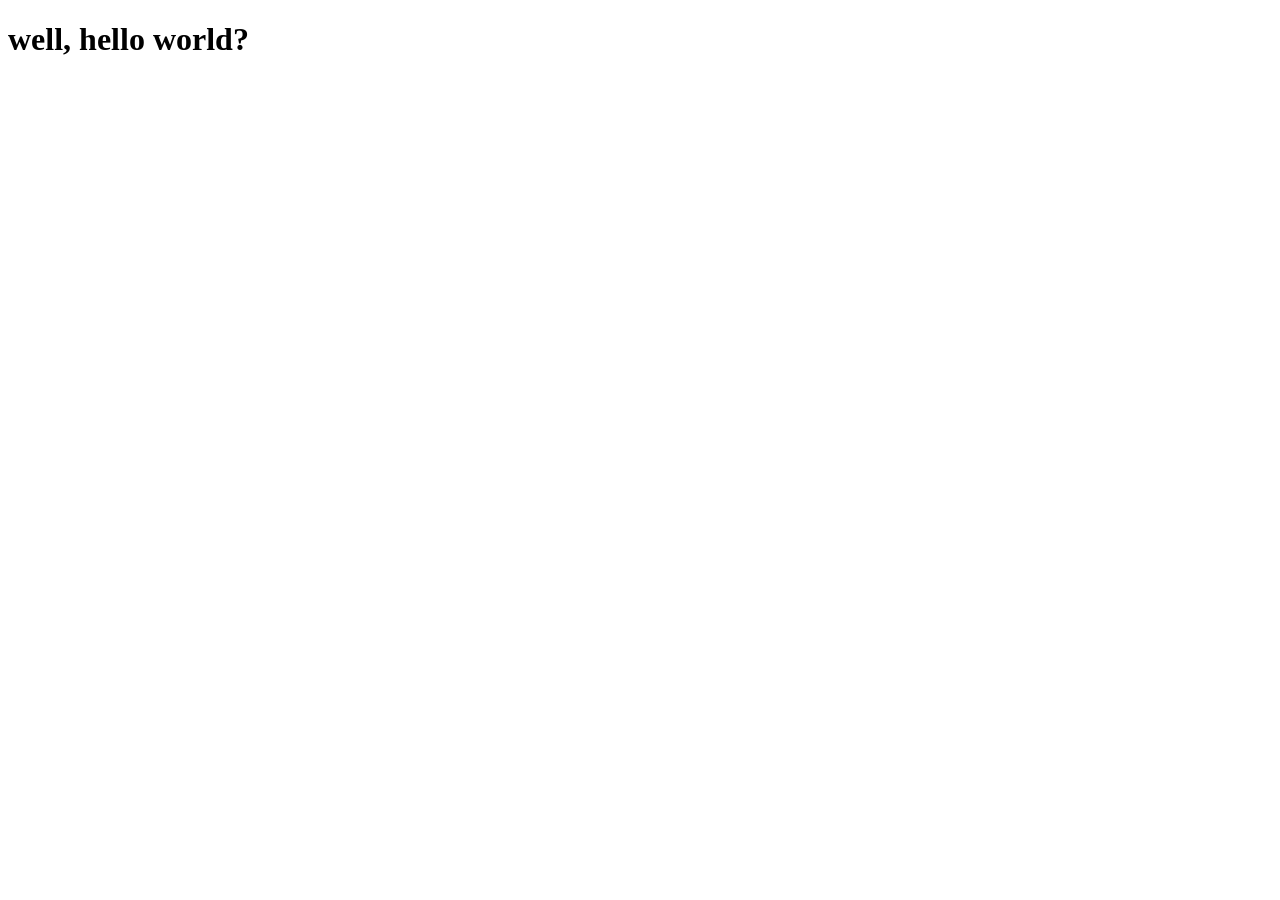
==== public/index.html @ 0392946c "initial commit" ====
<!DOCTYPE html>
<html lang="en">
<head>
    <meta charset="UTF-8">
    <meta name="viewport" content="width=device-width, initial-scale=1.0">
    <title>Document</title>
</head>
<body>
    <h1>
        well, hello world?
    </h1>
</body>
</html>
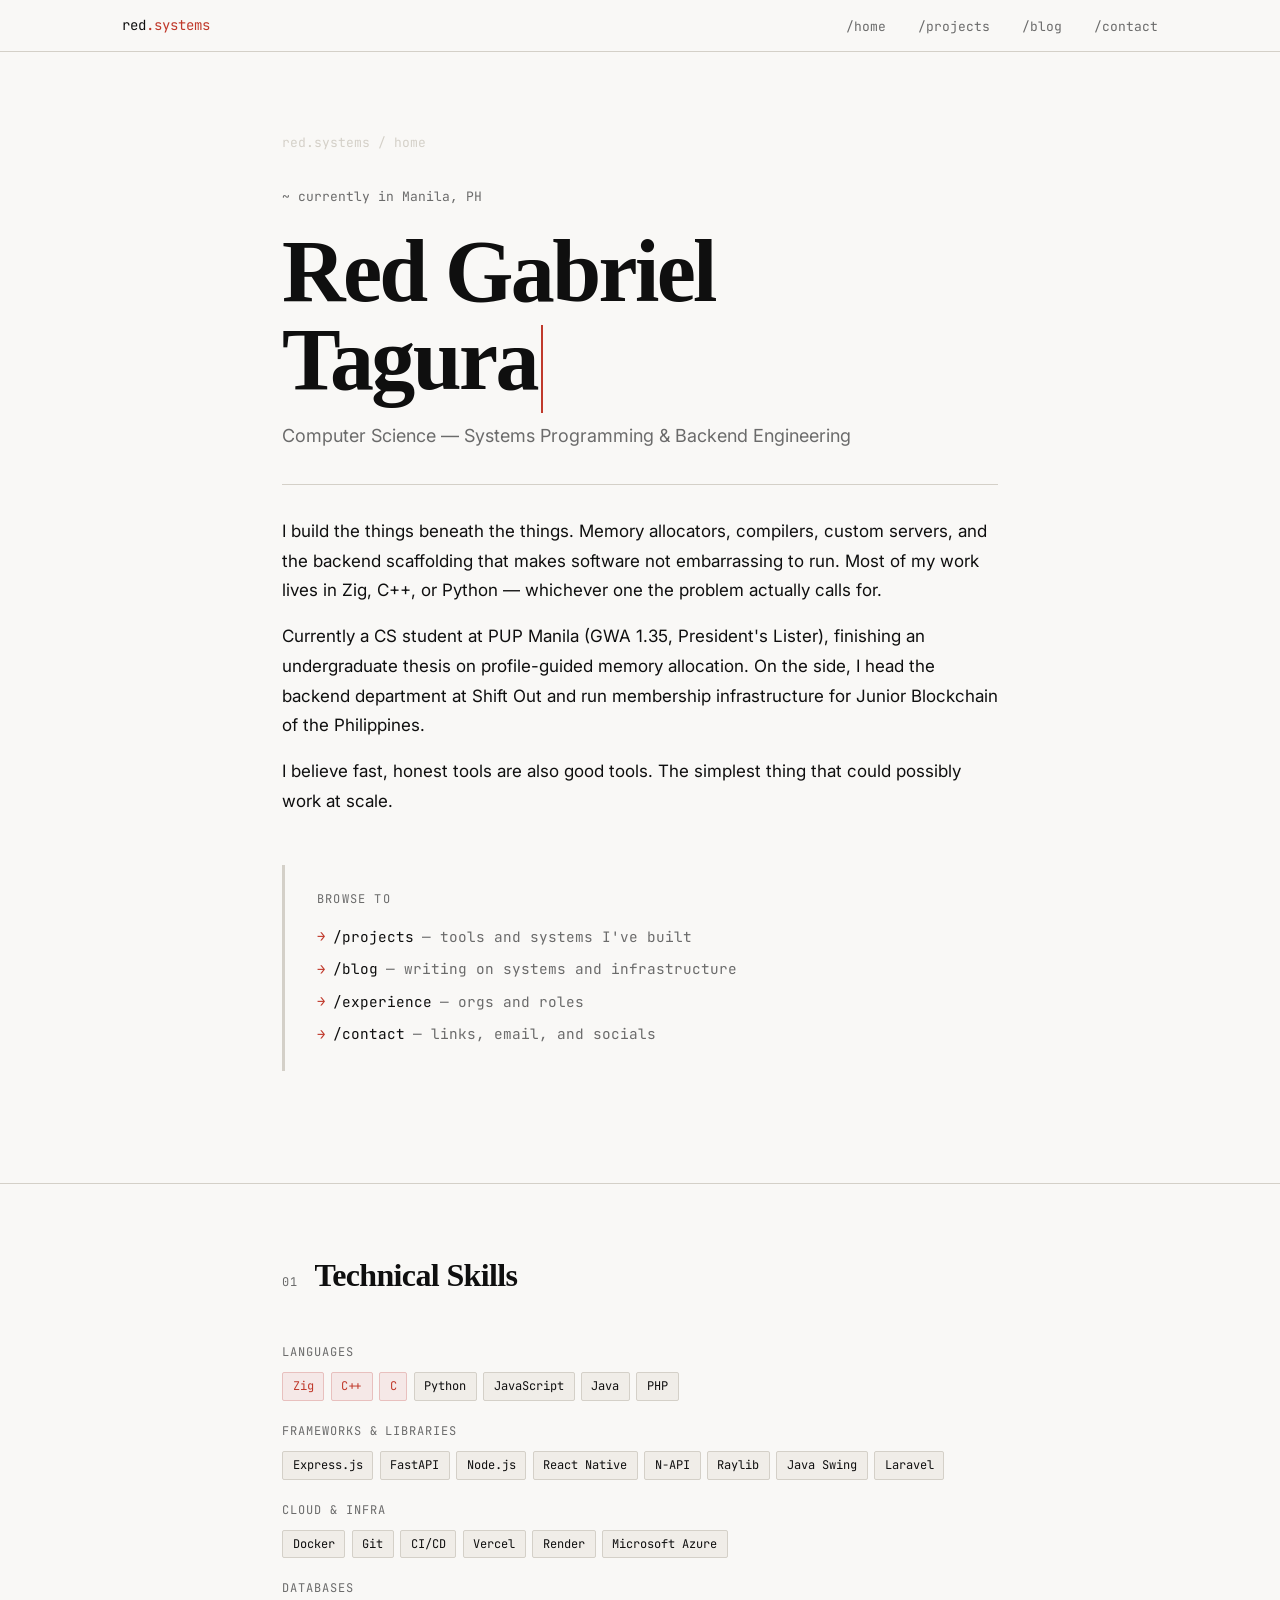
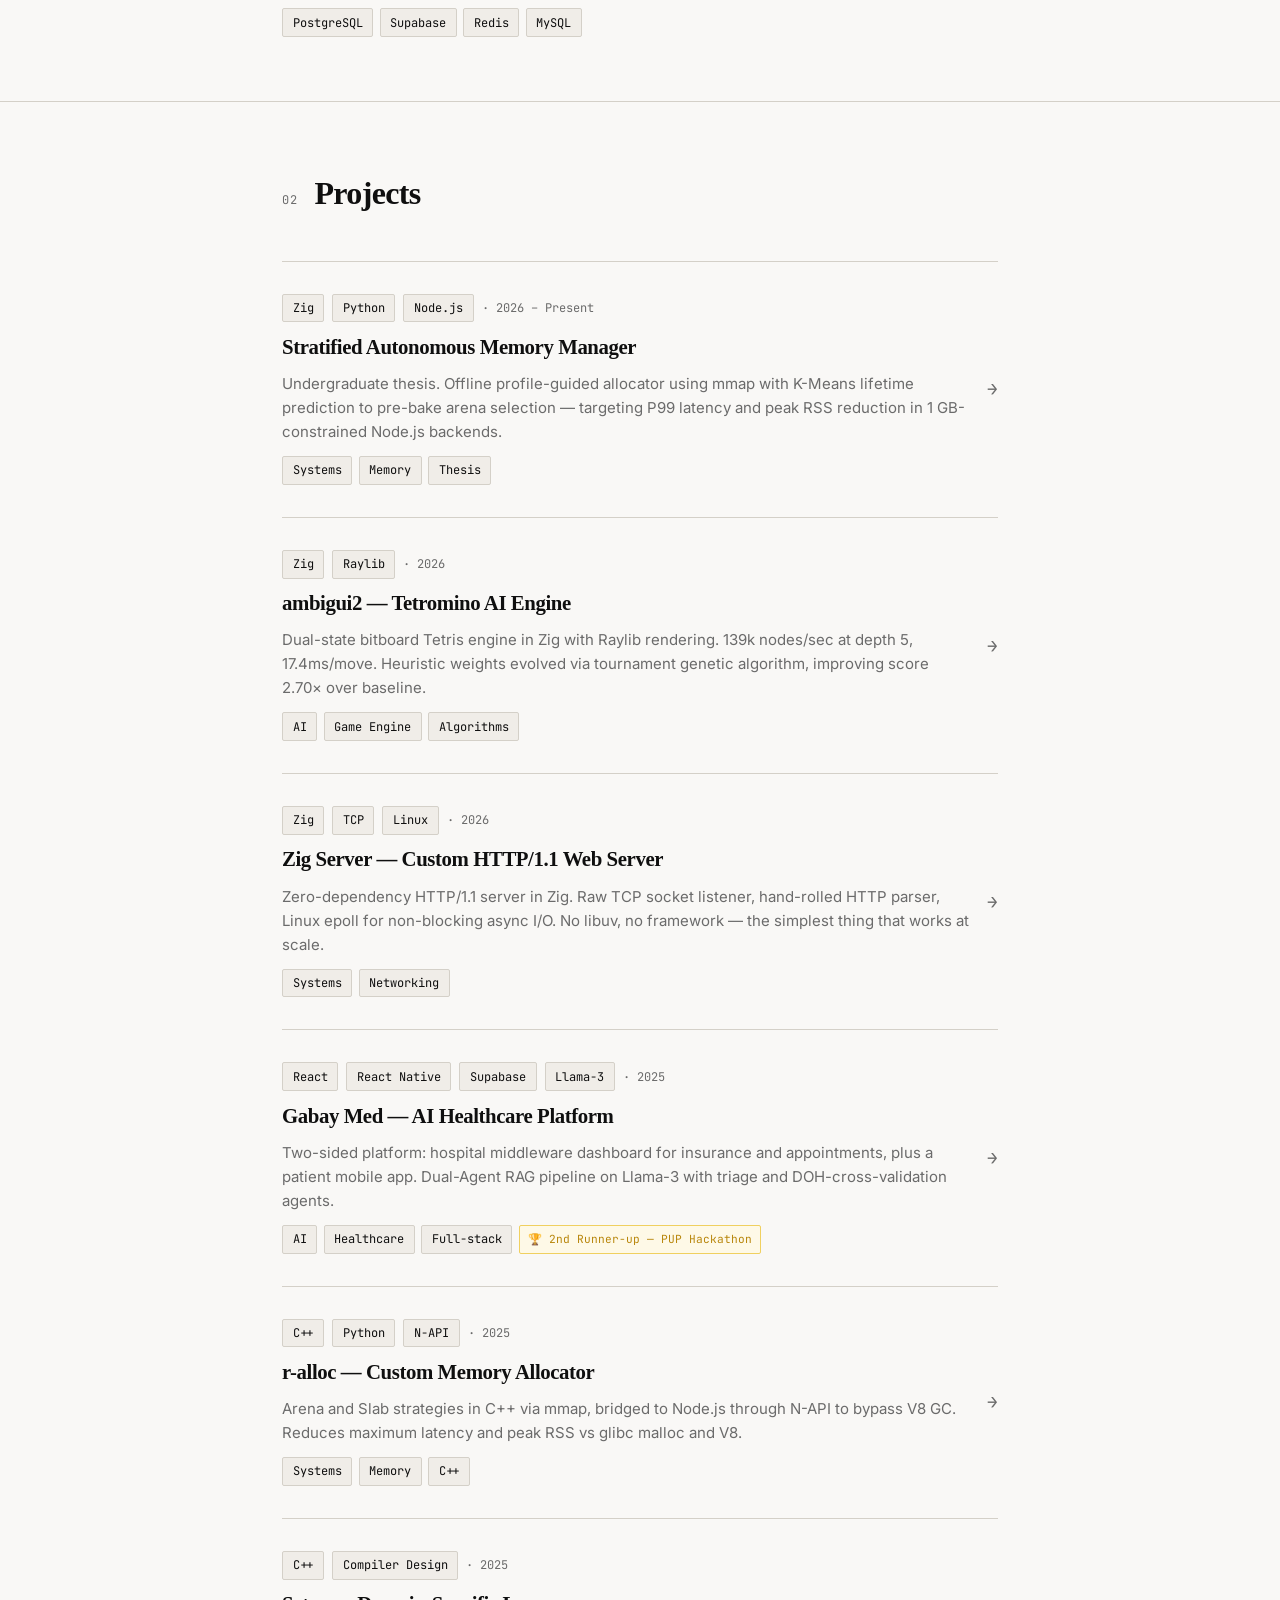
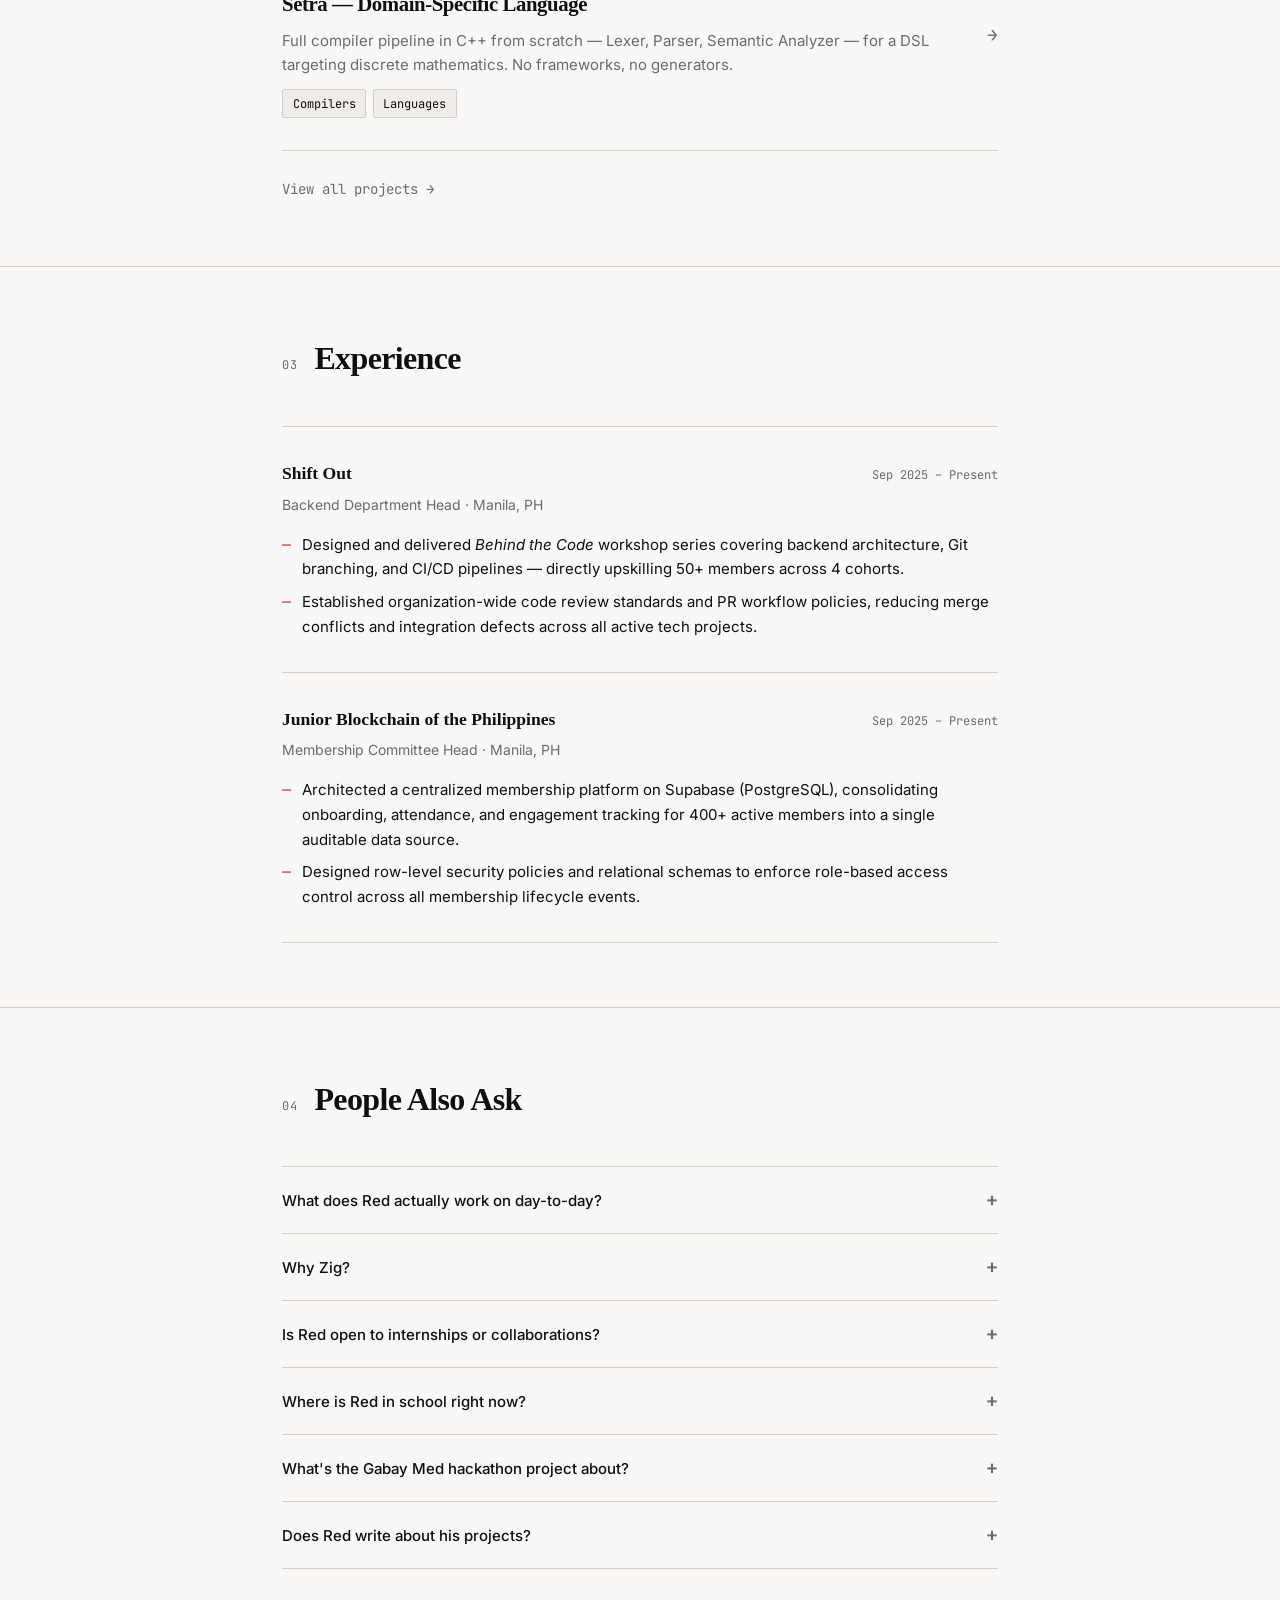
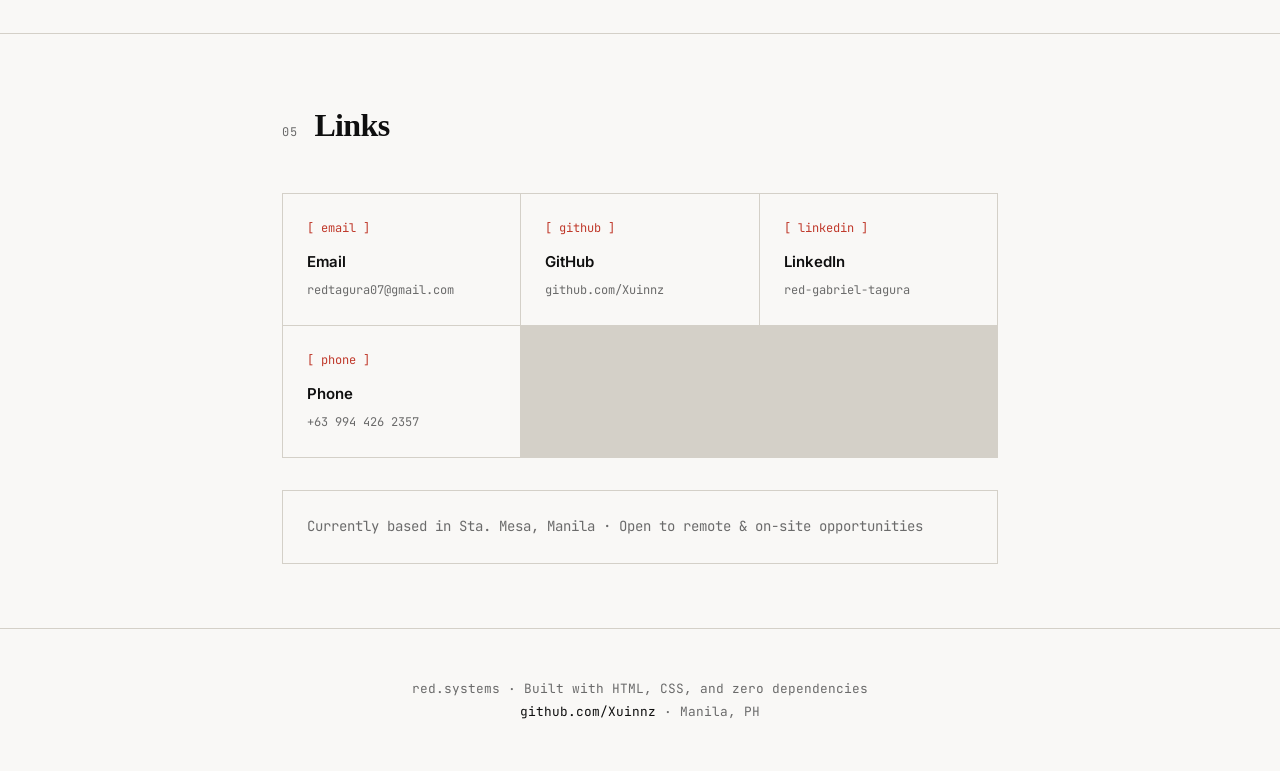
==== commit c01d2017: "Feat: Initialized Frontend Static Files" ====
--- a/public/index.html
+++ b/public/index.html
@@ -1,13 +1,426 @@
 <!DOCTYPE html>
 <html lang="en">
 <head>
-    <meta charset="UTF-8">
-    <meta name="viewport" content="width=device-width, initial-scale=1.0">
-    <title>Document</title>
+  <meta charset="UTF-8" />
+  <meta name="viewport" content="width=device-width, initial-scale=1.0" />
+  <title>Red Gabriel Tagura — CS @ PUP</title>
+  <meta name="description" content="Red Gabriel Tagura — Computer Science student at PUP Manila. Systems programmer, backend engineer, and tool builder." />
+  <link rel="preconnect" href="https://fonts.googleapis.com" />
+  <link rel="preconnect" href="https://fonts.gstatic.com" crossorigin />
+  <link href="https://fonts.googleapis.com/css2?family=Inter:wght@400;500;600&family=JetBrains+Mono:wght@400;500&display=swap" rel="stylesheet" />
+  <link rel="stylesheet" href="css/style.css" />
 </head>
 <body>
-    <h1>
-        well, hello world?
-    </h1>
+
+  <!-- NAV -->
+  <nav class="nav">
+    <div class="nav__inner">
+      <a href="index.html" class="nav__brand">red<span>.systems</span></a>
+      <ul class="nav__links">
+        <li><a href="index.html">/home</a></li>
+        <li><a href="pages/projects.html">/projects</a></li>
+        <li><a href="pages/blog.html">/blog</a></li>
+        <li><a href="#contact">/contact</a></li>
+      </ul>
+    </div>
+  </nav>
+
+  <!-- HERO -->
+  <main>
+    <section class="hero">
+      <div class="container">
+        <div class="breadcrumb">
+          <span>red.systems</span>
+          <span>/</span>
+          <span>home</span>
+        </div>
+
+        <p class="hero__eyebrow">~ currently in Manila, PH</p>
+        <h1 class="hero__name">Red Gabriel<br>Tagura<span class="cursor"></span></h1>
+        <p class="hero__title">Computer Science — Systems Programming &amp; Backend Engineering</p>
+
+        <div class="hero__rule"></div>
+
+        <div class="hero__bio">
+          <p>
+            I build the things beneath the things. Memory allocators, compilers, custom servers, and the backend scaffolding that makes software not embarrassing to run. Most of my work lives in Zig, C++, or Python — whichever one the problem actually calls for.
+          </p>
+          <p>
+            Currently a CS student at PUP Manila (GWA 1.35, President's Lister), finishing an undergraduate thesis on profile-guided memory allocation. On the side, I head the backend department at Shift Out and run membership infrastructure for Junior Blockchain of the Philippines.
+          </p>
+          <p>
+            I believe fast, honest tools are also good tools. The simplest thing that could possibly work at scale.
+          </p>
+        </div>
+
+        <div class="browse-box">
+          <p class="browse-box__label">Browse to</p>
+          <ul class="browse-box__links">
+            <li><a href="pages/projects.html">/projects <span>— tools and systems I've built</span></a></li>
+            <li><a href="pages/blog.html">/blog <span>— writing on systems and infrastructure</span></a></li>
+            <li><a href="#experience">/experience <span>— orgs and roles</span></a></li>
+            <li><a href="#contact">/contact <span>— links, email, and socials</span></a></li>
+          </ul>
+        </div>
+      </div>
+    </section>
+
+    <!-- SKILLS -->
+    <section class="section" id="skills">
+      <div class="container">
+        <div class="section__header">
+          <span class="section__label">01</span>
+          <h2 class="section__title">Technical Skills</h2>
+        </div>
+
+        <div style="display:flex;flex-direction:column;gap:1.25rem;">
+          <div>
+            <p class="text-mono text-muted" style="font-size:0.75rem;margin-bottom:0.6rem;letter-spacing:0.08em;text-transform:uppercase;">Languages</p>
+            <div class="tags">
+              <span class="tag tag--accent">Zig</span>
+              <span class="tag tag--accent">C++</span>
+              <span class="tag tag--accent">C</span>
+              <span class="tag">Python</span>
+              <span class="tag">JavaScript</span>
+              <span class="tag">Java</span>
+              <span class="tag">PHP</span>
+            </div>
+          </div>
+          <div>
+            <p class="text-mono text-muted" style="font-size:0.75rem;margin-bottom:0.6rem;letter-spacing:0.08em;text-transform:uppercase;">Frameworks &amp; Libraries</p>
+            <div class="tags">
+              <span class="tag">Express.js</span>
+              <span class="tag">FastAPI</span>
+              <span class="tag">Node.js</span>
+              <span class="tag">React Native</span>
+              <span class="tag">N-API</span>
+              <span class="tag">Raylib</span>
+              <span class="tag">Java Swing</span>
+              <span class="tag">Laravel</span>
+            </div>
+          </div>
+          <div>
+            <p class="text-mono text-muted" style="font-size:0.75rem;margin-bottom:0.6rem;letter-spacing:0.08em;text-transform:uppercase;">Cloud &amp; Infra</p>
+            <div class="tags">
+              <span class="tag">Docker</span>
+              <span class="tag">Git</span>
+              <span class="tag">CI/CD</span>
+              <span class="tag">Vercel</span>
+              <span class="tag">Render</span>
+              <span class="tag">Microsoft Azure</span>
+            </div>
+          </div>
+          <div>
+            <p class="text-mono text-muted" style="font-size:0.75rem;margin-bottom:0.6rem;letter-spacing:0.08em;text-transform:uppercase;">Databases</p>
+            <div class="tags">
+              <span class="tag">PostgreSQL</span>
+              <span class="tag">Supabase</span>
+              <span class="tag">Redis</span>
+              <span class="tag">MySQL</span>
+            </div>
+          </div>
+        </div>
+      </div>
+    </section>
+
+    <!-- PROJECTS PREVIEW -->
+    <section class="section" id="projects">
+      <div class="container">
+        <div class="section__header">
+          <span class="section__label">02</span>
+          <h2 class="section__title">Projects</h2>
+        </div>
+
+        <div class="projects-grid">
+
+          <a href="pages/projects/samm.html" class="project-card">
+            <div class="project-card__body">
+              <div class="project-card__eyebrow">
+                <span class="tag">Zig</span>
+                <span class="tag">Python</span>
+                <span class="tag">Node.js</span>
+                <span style="color:var(--muted)">· 2026 – Present</span>
+              </div>
+              <h3 class="project-card__name">Stratified Autonomous Memory Manager</h3>
+              <p class="project-card__desc">Undergraduate thesis. Offline profile-guided allocator using mmap with K-Means lifetime prediction to pre-bake arena selection — targeting P99 latency and peak RSS reduction in 1 GB-constrained Node.js backends.</p>
+              <div class="project-card__tags">
+                <div class="tags"><span class="tag">Systems</span><span class="tag">Memory</span><span class="tag">Thesis</span></div>
+              </div>
+            </div>
+            <span class="project-card__arrow">→</span>
+          </a>
+
+          <a href="pages/projects/ambigui2.html" class="project-card">
+            <div class="project-card__body">
+              <div class="project-card__eyebrow">
+                <span class="tag">Zig</span>
+                <span class="tag">Raylib</span>
+                <span style="color:var(--muted)">· 2026</span>
+              </div>
+              <h3 class="project-card__name">ambigui2 — Tetromino AI Engine</h3>
+              <p class="project-card__desc">Dual-state bitboard Tetris engine in Zig with Raylib rendering. 139k nodes/sec at depth 5, 17.4ms/move. Heuristic weights evolved via tournament genetic algorithm, improving score 2.70× over baseline.</p>
+              <div class="project-card__tags">
+                <div class="tags"><span class="tag">AI</span><span class="tag">Game Engine</span><span class="tag">Algorithms</span></div>
+              </div>
+            </div>
+            <span class="project-card__arrow">→</span>
+          </a>
+
+          <a href="pages/projects/zig-server.html" class="project-card">
+            <div class="project-card__body">
+              <div class="project-card__eyebrow">
+                <span class="tag">Zig</span>
+                <span class="tag">TCP</span>
+                <span class="tag">Linux</span>
+                <span style="color:var(--muted)">· 2026</span>
+              </div>
+              <h3 class="project-card__name">Zig Server — Custom HTTP/1.1 Web Server</h3>
+              <p class="project-card__desc">Zero-dependency HTTP/1.1 server in Zig. Raw TCP socket listener, hand-rolled HTTP parser, Linux epoll for non-blocking async I/O. No libuv, no framework — the simplest thing that works at scale.</p>
+              <div class="project-card__tags">
+                <div class="tags"><span class="tag">Systems</span><span class="tag">Networking</span></div>
+              </div>
+            </div>
+            <span class="project-card__arrow">→</span>
+          </a>
+
+          <a href="pages/projects/gabay-med.html" class="project-card">
+            <div class="project-card__body">
+              <div class="project-card__eyebrow">
+                <span class="tag">React</span>
+                <span class="tag">React Native</span>
+                <span class="tag">Supabase</span>
+                <span class="tag">Llama-3</span>
+                <span style="color:var(--muted)">· 2025</span>
+              </div>
+              <h3 class="project-card__name">Gabay Med — AI Healthcare Platform</h3>
+              <p class="project-card__desc">Two-sided platform: hospital middleware dashboard for insurance and appointments, plus a patient mobile app. Dual-Agent RAG pipeline on Llama-3 with triage and DOH-cross-validation agents.</p>
+              <div class="project-card__tags">
+                <div class="tags">
+                  <span class="tag">AI</span><span class="tag">Healthcare</span><span class="tag">Full-stack</span>
+                  <span class="award-badge">🏆 2nd Runner-up — PUP Hackathon</span>
+                </div>
+              </div>
+            </div>
+            <span class="project-card__arrow">→</span>
+          </a>
+
+          <a href="pages/projects/r-alloc.html" class="project-card">
+            <div class="project-card__body">
+              <div class="project-card__eyebrow">
+                <span class="tag">C++</span>
+                <span class="tag">Python</span>
+                <span class="tag">N-API</span>
+                <span style="color:var(--muted)">· 2025</span>
+              </div>
+              <h3 class="project-card__name">r-alloc — Custom Memory Allocator</h3>
+              <p class="project-card__desc">Arena and Slab strategies in C++ via mmap, bridged to Node.js through N-API to bypass V8 GC. Reduces maximum latency and peak RSS vs glibc malloc and V8.</p>
+              <div class="project-card__tags">
+                <div class="tags"><span class="tag">Systems</span><span class="tag">Memory</span><span class="tag">C++</span></div>
+              </div>
+            </div>
+            <span class="project-card__arrow">→</span>
+          </a>
+
+          <a href="pages/projects/setra.html" class="project-card">
+            <div class="project-card__body">
+              <div class="project-card__eyebrow">
+                <span class="tag">C++</span>
+                <span class="tag">Compiler Design</span>
+                <span style="color:var(--muted)">· 2025</span>
+              </div>
+              <h3 class="project-card__name">Setra — Domain-Specific Language</h3>
+              <p class="project-card__desc">Full compiler pipeline in C++ from scratch — Lexer, Parser, Semantic Analyzer — for a DSL targeting discrete mathematics. No frameworks, no generators.</p>
+              <div class="project-card__tags">
+                <div class="tags"><span class="tag">Compilers</span><span class="tag">Languages</span></div>
+              </div>
+            </div>
+            <span class="project-card__arrow">→</span>
+          </a>
+
+        </div>
+
+        <div style="margin-top:1.5rem;">
+          <a href="pages/projects.html" class="text-mono text-muted" style="font-size:0.875rem;">View all projects →</a>
+        </div>
+      </div>
+    </section>
+
+    <!-- EXPERIENCE -->
+    <section class="section" id="experience">
+      <div class="container">
+        <div class="section__header">
+          <span class="section__label">03</span>
+          <h2 class="section__title">Experience</h2>
+        </div>
+
+        <div>
+          <div class="experience-item">
+            <div class="experience-item__header">
+              <span class="experience-item__org">Shift Out</span>
+              <span class="experience-item__date">Sep 2025 – Present</span>
+            </div>
+            <p class="experience-item__role">Backend Department Head · Manila, PH</p>
+            <ul class="experience-item__bullets">
+              <li>Designed and delivered <em>Behind the Code</em> workshop series covering backend architecture, Git branching, and CI/CD pipelines — directly upskilling 50+ members across 4 cohorts.</li>
+              <li>Established organization-wide code review standards and PR workflow policies, reducing merge conflicts and integration defects across all active tech projects.</li>
+            </ul>
+          </div>
+
+          <div class="experience-item">
+            <div class="experience-item__header">
+              <span class="experience-item__org">Junior Blockchain of the Philippines</span>
+              <span class="experience-item__date">Sep 2025 – Present</span>
+            </div>
+            <p class="experience-item__role">Membership Committee Head · Manila, PH</p>
+            <ul class="experience-item__bullets">
+              <li>Architected a centralized membership platform on Supabase (PostgreSQL), consolidating onboarding, attendance, and engagement tracking for 400+ active members into a single auditable data source.</li>
+              <li>Designed row-level security policies and relational schemas to enforce role-based access control across all membership lifecycle events.</li>
+            </ul>
+          </div>
+        </div>
+      </div>
+    </section>
+
+    <!-- PEOPLE ALSO ASK -->
+    <section class="section" id="faq">
+      <div class="container">
+        <div class="section__header">
+          <span class="section__label">04</span>
+          <h2 class="section__title">People Also Ask</h2>
+        </div>
+
+        <div class="faq">
+
+          <div class="faq-item">
+            <button class="faq-item__question" aria-expanded="false">
+              What does Red actually work on day-to-day?
+              <span class="faq-item__icon">+</span>
+            </button>
+            <div class="faq-item__answer">
+              Mostly low-level systems work — memory allocators, custom servers, compiler pipelines. Right now the thesis is the main project: a profile-guided allocator in Zig that tries to predict allocation lifetimes using K-Means so it can pre-assign arenas before runtime. On top of that, org work at Shift Out and JBP.
+            </div>
+          </div>
+
+          <div class="faq-item">
+            <button class="faq-item__question" aria-expanded="false">
+              Why Zig?
+              <span class="faq-item__icon">+</span>
+            </button>
+            <div class="faq-item__answer">
+              Zig gives you C-level control without the footguns of C, and without Rust's sometimes-oppressive borrow checker when you're doing intentionally unsafe memory work. The comptime system is genuinely interesting. That said, I'll use whatever makes the most sense — the allocator uses Zig, the ML side uses Python, the bridge uses N-API. Tools should serve the problem.
+            </div>
+          </div>
+
+          <div class="faq-item">
+            <button class="faq-item__question" aria-expanded="false">
+              Is Red open to internships or collaborations?
+              <span class="faq-item__icon">+</span>
+            </button>
+            <div class="faq-item__answer">
+              Yes. Particularly interested in roles involving infrastructure, developer tooling, backend architecture, or anything close to the metal. Reach out at <a href="mailto:redtagura07@gmail.com">redtagura07@gmail.com</a>.
+            </div>
+          </div>
+
+          <div class="faq-item">
+            <button class="faq-item__question" aria-expanded="false">
+              Where is Red in school right now?
+              <span class="faq-item__icon">+</span>
+            </button>
+            <div class="faq-item__answer">
+              Third year BS Computer Science at Polytechnic University of the Philippines — Manila. GWA 1.35, President's Lister. Expected graduation June 2027. The thesis is the current capstone work.
+            </div>
+          </div>
+
+          <div class="faq-item">
+            <button class="faq-item__question" aria-expanded="false">
+              What's the Gabay Med hackathon project about?
+              <span class="faq-item__icon">+</span>
+            </button>
+            <div class="faq-item__answer">
+              An AI-powered healthcare platform built at the PUP Hackathon. Hospital-side: a dashboard for managing doctors, appointments, and insurance. Patient-side: a mobile app for booking. The interesting part is the dual-agent RAG system on Llama-3 — one agent routes the patient to the nearest qualified hospital, another cross-validates recommendations against DOH guidelines. Took 2nd Runner-up out of 18 teams.
+            </div>
+          </div>
+
+          <div class="faq-item">
+            <button class="faq-item__question" aria-expanded="false">
+              Does Red write about his projects?
+              <span class="faq-item__icon">+</span>
+            </button>
+            <div class="faq-item__answer">
+              Yes — the <a href="pages/blog.html">/blog</a> section has deep-dives on the technical decisions behind each project. Each project page also links to the corresponding write-up.
+            </div>
+          </div>
+
+        </div>
+      </div>
+    </section>
+
+    <!-- LINKS / CONTACT -->
+    <section class="section" id="contact">
+      <div class="container">
+        <div class="section__header">
+          <span class="section__label">05</span>
+          <h2 class="section__title">Links</h2>
+        </div>
+
+        <div class="links-grid">
+          <a href="mailto:redtagura07@gmail.com" class="link-card">
+            <span class="link-card__icon">[ email ]</span>
+            <span class="link-card__name">Email</span>
+            <span class="link-card__sub">redtagura07@gmail.com</span>
+          </a>
+          <a href="https://github.com/Xuinnz" target="_blank" rel="noopener" class="link-card">
+            <span class="link-card__icon">[ github ]</span>
+            <span class="link-card__name">GitHub</span>
+            <span class="link-card__sub">github.com/Xuinnz</span>
+          </a>
+          <a href="https://linkedin.com/in/red-gabriel-tagura" target="_blank" rel="noopener" class="link-card">
+            <span class="link-card__icon">[ linkedin ]</span>
+            <span class="link-card__name">LinkedIn</span>
+            <span class="link-card__sub">red-gabriel-tagura</span>
+          </a>
+          <a href="tel:+639944262357" class="link-card">
+            <span class="link-card__icon">[ phone ]</span>
+            <span class="link-card__name">Phone</span>
+            <span class="link-card__sub">+63 994 426 2357</span>
+          </a>
+        </div>
+
+        <div style="margin-top:2rem;padding:1.5rem;border:1px solid var(--rule);">
+          <p class="text-mono text-muted" style="font-size:0.875rem;">
+            Currently based in Sta. Mesa, Manila · Open to remote &amp; on-site opportunities
+          </p>
+        </div>
+      </div>
+    </section>
+  </main>
+
+  <!-- FOOTER -->
+  <footer class="footer">
+    <div class="container">
+      <p class="footer__mono">
+        red.systems · Built with HTML, CSS, and zero dependencies<br />
+        <a href="https://github.com/Xuinnz" target="_blank" rel="noopener">github.com/Xuinnz</a> · Manila, PH
+      </p>
+    </div>
+  </footer>
+
+  <script>
+    // FAQ accordion
+    document.querySelectorAll('.faq-item__question').forEach(btn => {
+      btn.addEventListener('click', () => {
+        const item = btn.closest('.faq-item');
+        const isOpen = item.classList.contains('open');
+        document.querySelectorAll('.faq-item').forEach(i => {
+          i.classList.remove('open');
+          i.querySelector('.faq-item__question').setAttribute('aria-expanded', 'false');
+        });
+        if (!isOpen) {
+          item.classList.add('open');
+          btn.setAttribute('aria-expanded', 'true');
+        }
+      });
+    });
+  </script>
 </body>
 </html>
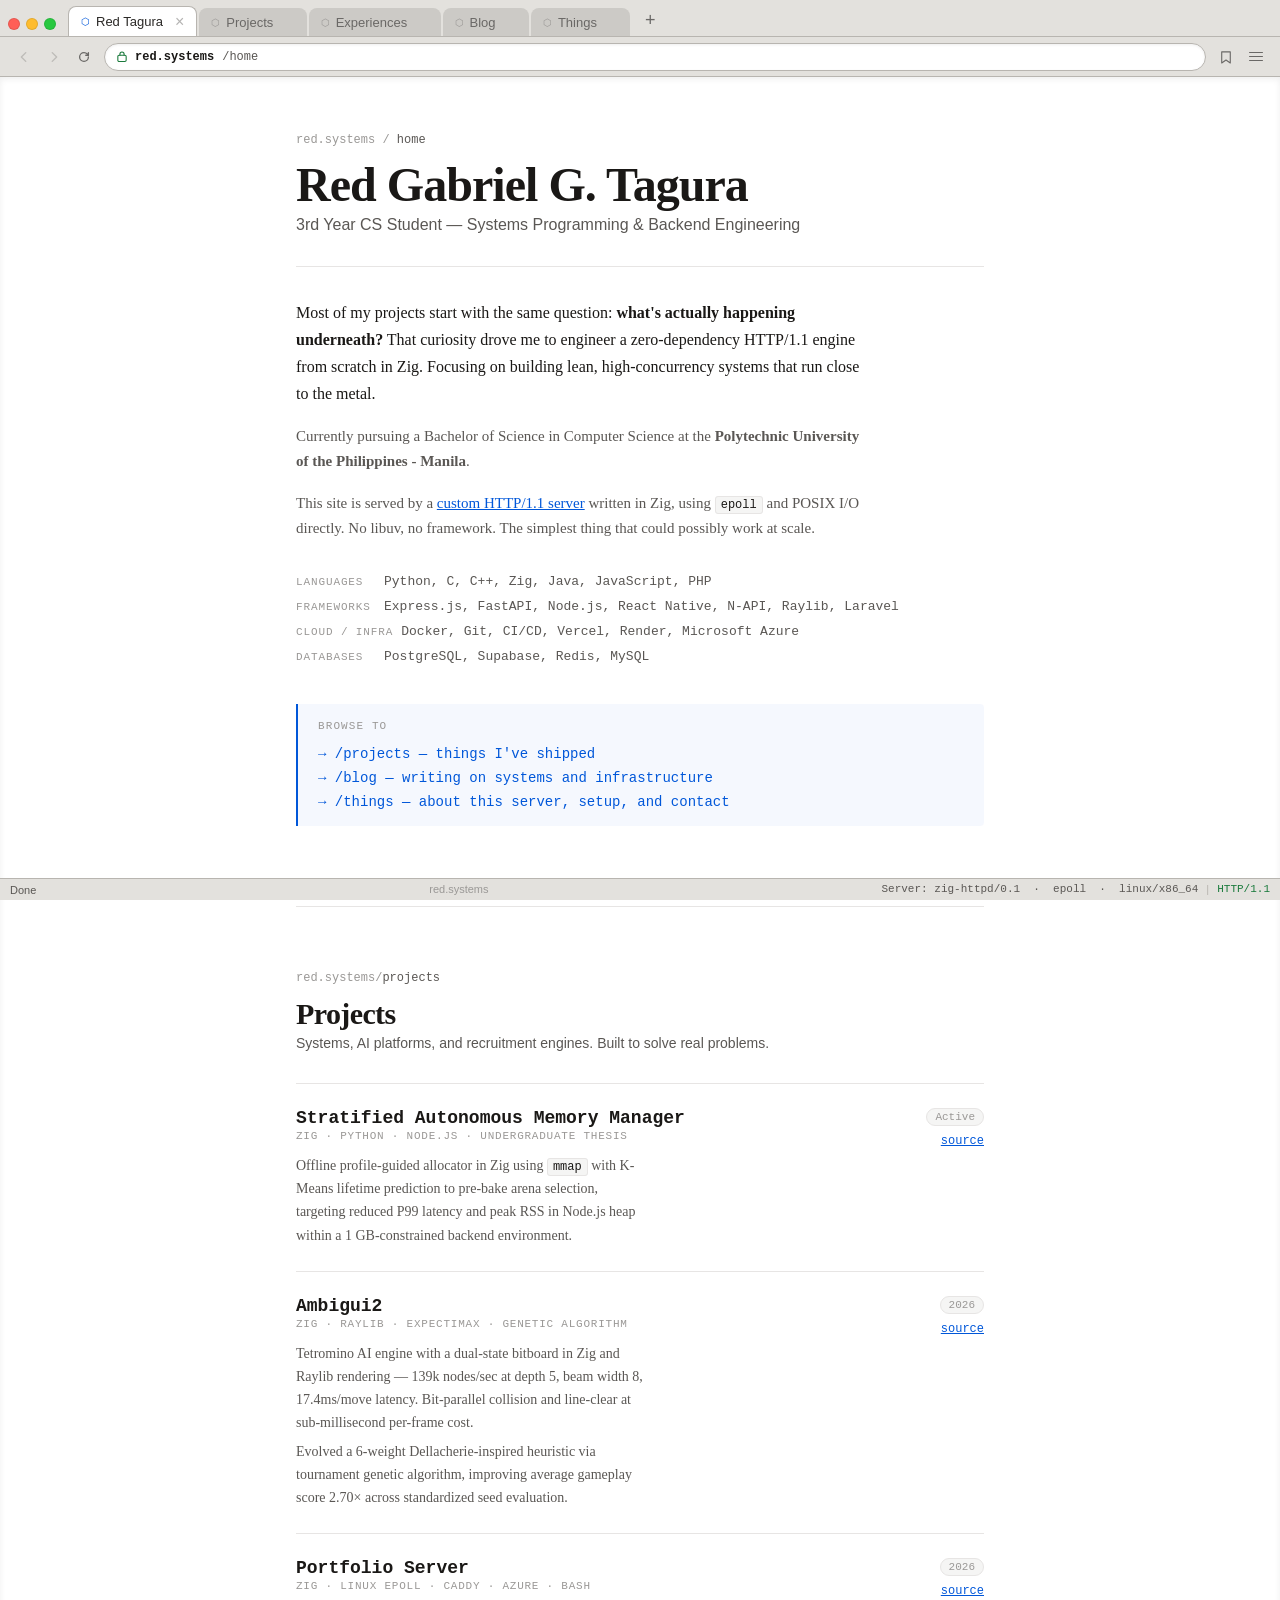
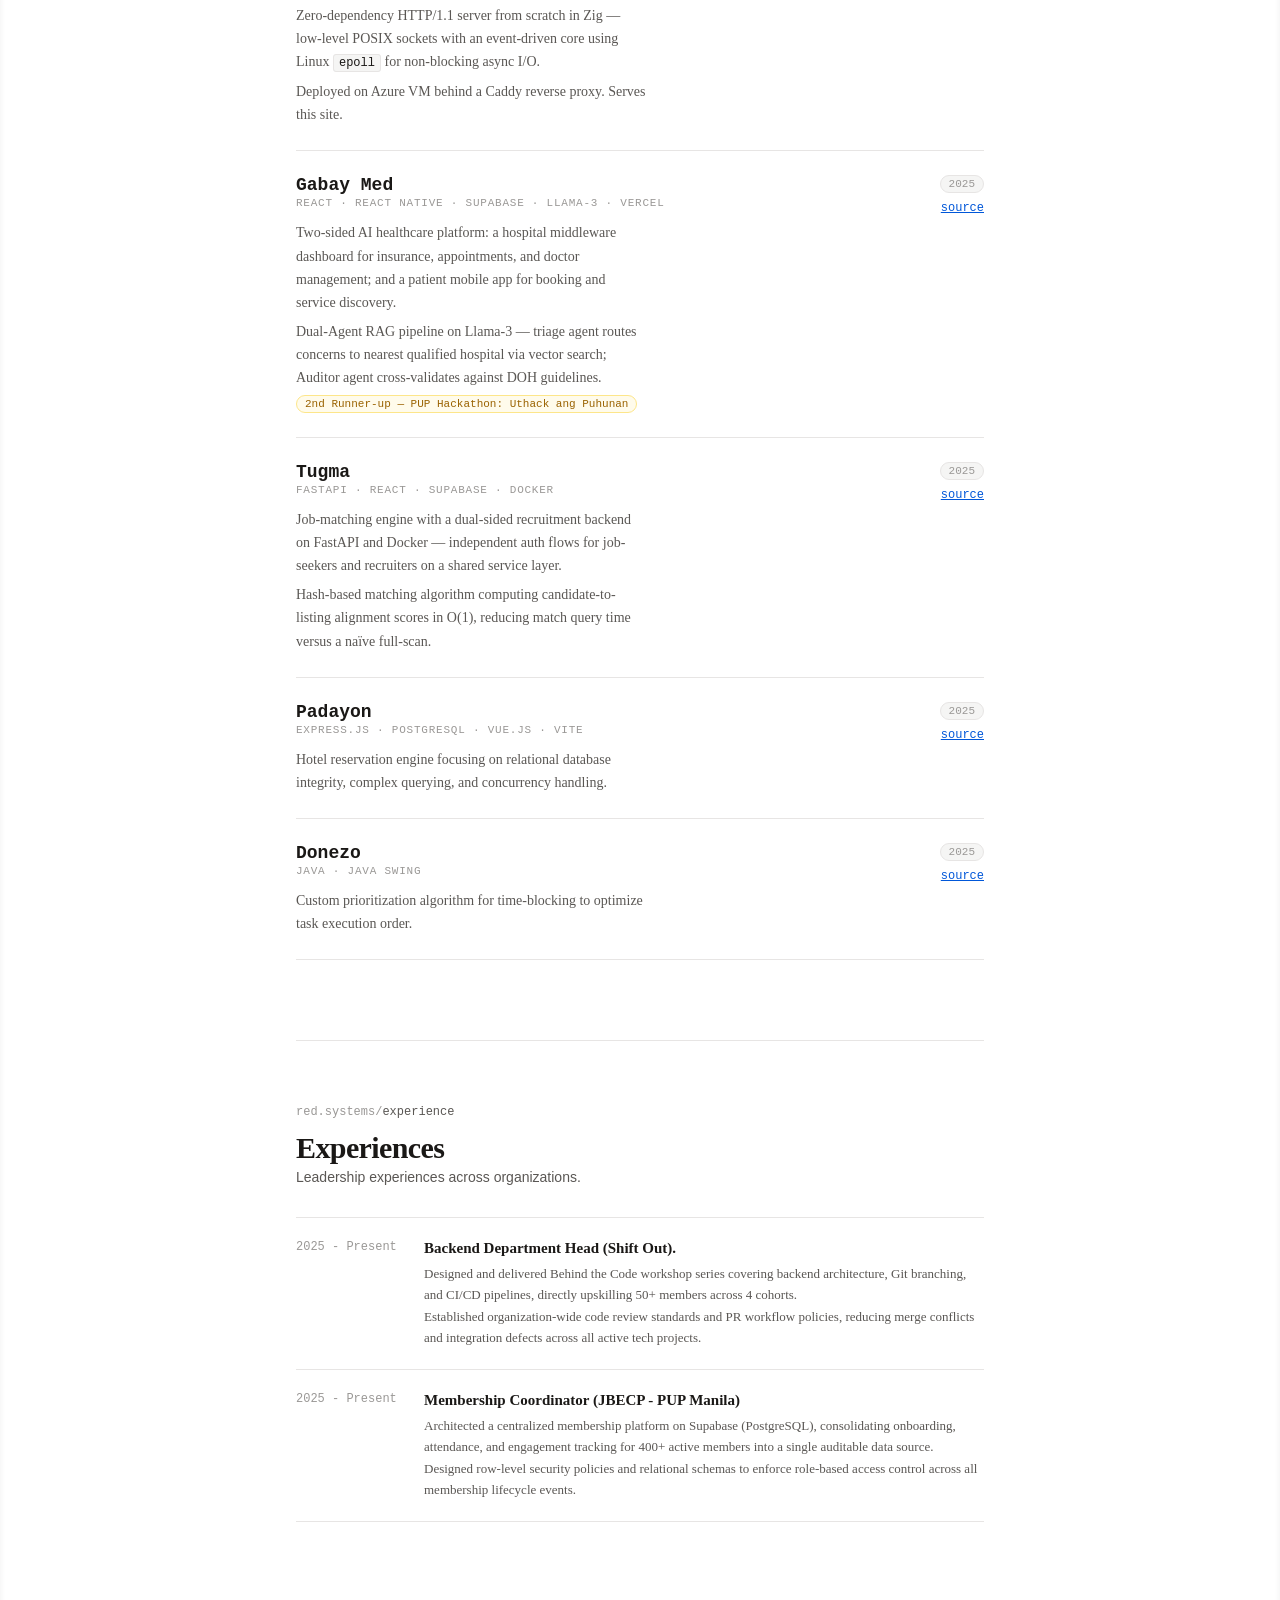
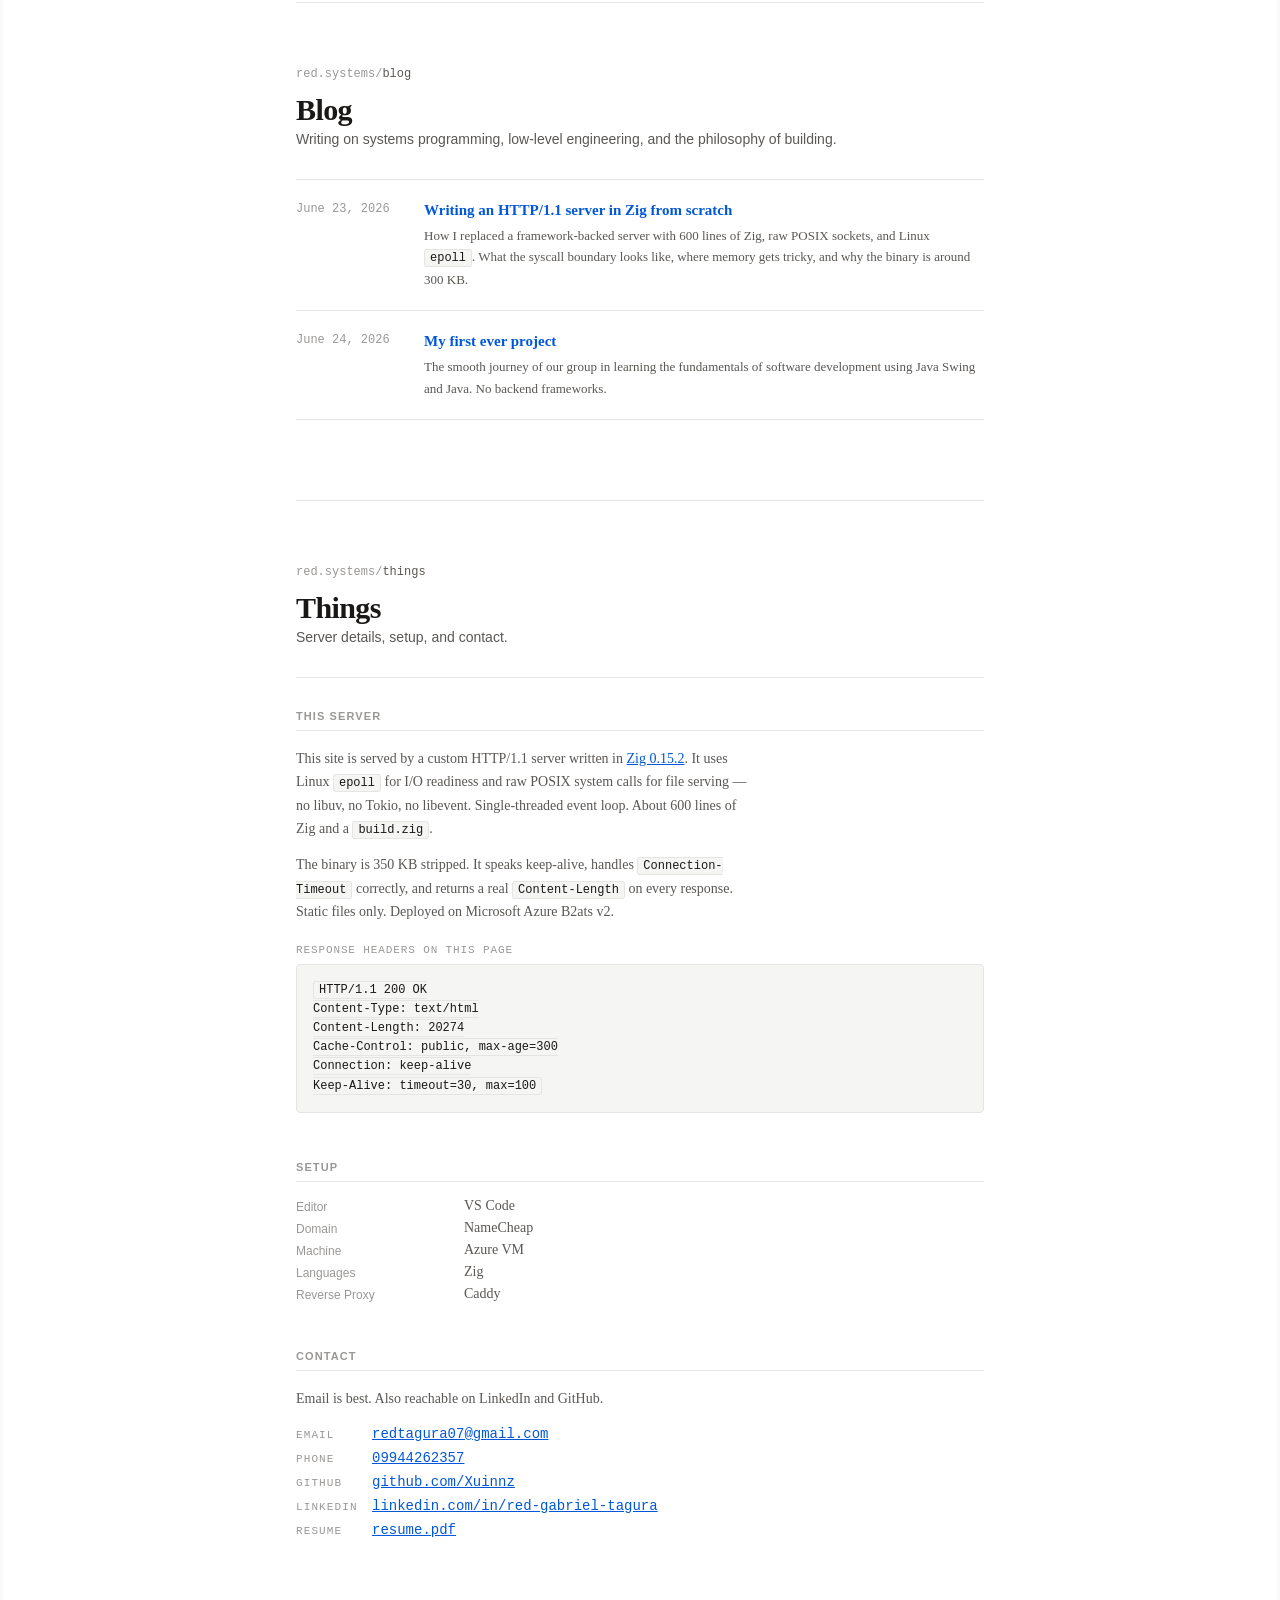
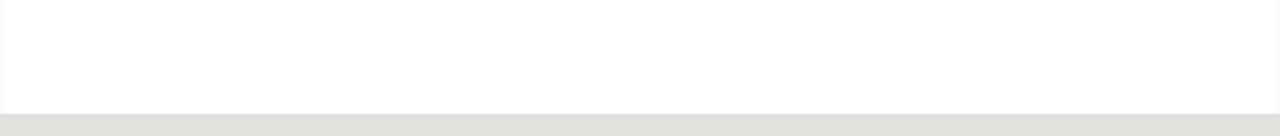
==== commit 7b407aab: "updated frontend" ====
--- a/public/index.html
+++ b/public/index.html
@@ -3,424 +3,553 @@
 <head>
   <meta charset="UTF-8" />
   <meta name="viewport" content="width=device-width, initial-scale=1.0" />
-  <title>Red Gabriel Tagura — CS @ PUP</title>
-  <meta name="description" content="Red Gabriel Tagura — Computer Science student at PUP Manila. Systems programmer, backend engineer, and tool builder." />
-  <link rel="preconnect" href="https://fonts.googleapis.com" />
-  <link rel="preconnect" href="https://fonts.gstatic.com" crossorigin />
-  <link href="https://fonts.googleapis.com/css2?family=Inter:wght@400;500;600&family=JetBrains+Mono:wght@400;500&display=swap" rel="stylesheet" />
+  <meta name="description" content="Red Gabriel G. Tagura — CS Student, Backend Engineer. Building low-level systems, AI platforms, and recruitment engines. Served by a custom Zig HTTP/1.1 server using epoll." />
+  <title>Red Tagura — red.systems</title>
   <link rel="stylesheet" href="css/style.css" />
 </head>
+
 <body>
 
-  <!-- NAV -->
-  <nav class="nav">
-    <div class="nav__inner">
-      <a href="index.html" class="nav__brand">red<span>.systems</span></a>
-      <ul class="nav__links">
-        <li><a href="index.html">/home</a></li>
-        <li><a href="pages/projects.html">/projects</a></li>
-        <li><a href="pages/blog.html">/blog</a></li>
-        <li><a href="#contact">/contact</a></li>
-      </ul>
+  <!-- ━━━━━━━━━━━━━━━━━━━━━━━━━━━━━━━━━━━━━━━━
+       BROWSER CHROME — sticky top
+  ━━━━━━━━━━━━━━━━━━━━━━━━━━━━━━━━━━━━━━━━━━ -->
+  <div class="browser-chrome" role="banner">
+
+    <!-- Tab bar -->
+    <div class="tab-bar">
+
+      <!-- macOS window controls -->
+      <div class="wc-group" aria-hidden="true">
+        <span class="wc wc-close"></span>
+        <span class="wc wc-min"></span>
+        <span class="wc wc-max"></span>
+      </div>
+
+      <!-- Tabs -->
+      <nav class="tab-nav" aria-label="Site sections">
+
+        <a href="#home" class="tab-item tab-active">
+          <span class="tab-favicon" aria-hidden="true">⬡</span>
+          <span class="tab-label">Red Tagura</span>
+          <span class="tab-x" aria-hidden="true">×</span>
+        </a>
+
+        <a href="#projects" class="tab-item">
+          <span class="tab-favicon" aria-hidden="true">⬡</span>
+          <span class="tab-label">Projects</span>
+          <span class="tab-x" aria-hidden="true">×</span>
+        </a>
+
+        <a href="#experiences" class="tab-item">    
+          <span class="tab-favicon" aria-hidden="true">⬡</span>
+          <span class="tab-label">Experiences</span>
+          <span class="tab-x" aria-hidden="true">×</span>
+        </a>
+
+        <a href="#blog" class="tab-item">
+          <span class="tab-favicon" aria-hidden="true">⬡</span>
+          <span class="tab-label">Blog</span>
+          <span class="tab-x" aria-hidden="true">×</span>
+        </a>
+
+        <a href="#things" class="tab-item">
+          <span class="tab-favicon" aria-hidden="true">⬡</span>
+          <span class="tab-label">Things</span>
+          <span class="tab-x" aria-hidden="true">×</span>
+        </a>
+
+        <button class="tab-new-btn" aria-hidden="true" tabindex="-1">+</button>
+      </nav>
     </div>
-  </nav>
-
-  <!-- HERO -->
-  <main>
-    <section class="hero">
-      <div class="container">
-        <div class="breadcrumb">
-          <span>red.systems</span>
-          <span>/</span>
-          <span>home</span>
-        </div>
-
-        <p class="hero__eyebrow">~ currently in Manila, PH</p>
-        <h1 class="hero__name">Red Gabriel<br>Tagura<span class="cursor"></span></h1>
-        <p class="hero__title">Computer Science — Systems Programming &amp; Backend Engineering</p>
-
-        <div class="hero__rule"></div>
-
-        <div class="hero__bio">
-          <p>
-            I build the things beneath the things. Memory allocators, compilers, custom servers, and the backend scaffolding that makes software not embarrassing to run. Most of my work lives in Zig, C++, or Python — whichever one the problem actually calls for.
-          </p>
-          <p>
-            Currently a CS student at PUP Manila (GWA 1.35, President's Lister), finishing an undergraduate thesis on profile-guided memory allocation. On the side, I head the backend department at Shift Out and run membership infrastructure for Junior Blockchain of the Philippines.
-          </p>
-          <p>
-            I believe fast, honest tools are also good tools. The simplest thing that could possibly work at scale.
-          </p>
-        </div>
-
-        <div class="browse-box">
-          <p class="browse-box__label">Browse to</p>
-          <ul class="browse-box__links">
-            <li><a href="pages/projects.html">/projects <span>— tools and systems I've built</span></a></li>
-            <li><a href="pages/blog.html">/blog <span>— writing on systems and infrastructure</span></a></li>
-            <li><a href="#experience">/experience <span>— orgs and roles</span></a></li>
-            <li><a href="#contact">/contact <span>— links, email, and socials</span></a></li>
-          </ul>
-        </div>
+
+    <!-- Toolbar -->
+    <div class="toolbar">
+
+      <div class="nav-btns" aria-hidden="true">
+        <button class="toolbar-btn" disabled>
+          <svg width="14" height="14" viewBox="0 0 16 16" fill="none"><path d="M10 3L5 8l5 5" stroke="currentColor" stroke-width="1.6" stroke-linecap="round" stroke-linejoin="round"/></svg>
+        </button>
+        <button class="toolbar-btn" disabled>
+          <svg width="14" height="14" viewBox="0 0 16 16" fill="none"><path d="M6 3l5 5-5 5" stroke="currentColor" stroke-width="1.6" stroke-linecap="round" stroke-linejoin="round"/></svg>
+        </button>
+        <button class="toolbar-btn">
+          <svg width="14" height="14" viewBox="0 0 16 16" fill="none"><path d="M13 8A5 5 0 1 1 8 3c1.5 0 2.8.6 3.8 1.6L13 6" stroke="currentColor" stroke-width="1.5" stroke-linecap="round" stroke-linejoin="round"/><path d="M13 3v3h-3" stroke="currentColor" stroke-width="1.5" stroke-linecap="round" stroke-linejoin="round"/></svg>
+        </button>
+      </div>
+
+      <!-- Address bar -->
+      <div class="address-bar" role="search" aria-label="Address bar">
+        <svg class="lock-icon" width="10" height="13" viewBox="0 0 12 14" fill="none" aria-label="Secure">
+          <rect x="1" y="5.5" width="10" height="7.5" rx="1.5" stroke="currentColor" stroke-width="1.3"/>
+          <path d="M3.5 5.5V4a2.5 2.5 0 0 1 5 0v1.5" stroke="currentColor" stroke-width="1.3" stroke-linecap="round"/>
+        </svg>
+        <span class="addr-host">red.systems</span>
+        <span class="addr-path">/home</span>
+      </div>
+
+      <!-- Right actions -->
+      <div class="toolbar-right" aria-hidden="true">
+        <button class="toolbar-btn">
+          <svg width="12" height="14" viewBox="0 0 14 16" fill="none"><path d="M2 2h10v13L7 11.5 2 15V2Z" stroke="currentColor" stroke-width="1.3" stroke-linejoin="round"/></svg>
+        </button>
+        <button class="toolbar-btn ham-btn">
+          <span class="ham-line"></span>
+          <span class="ham-line"></span>
+          <span class="ham-line"></span>
+        </button>
+      </div>
+
+    </div>
+  </div>
+  <!-- end browser chrome -->
+
+
+  <!-- ━━━━━━━━━━━━━━━━━━━━━━━━━━━━━━━━━━━━━━━━
+       PAGE VIEWPORT
+  ━━━━━━━━━━━━━━━━━━━━━━━━━━━━━━━━━━━━━━━━━━ -->
+  <div class="viewport">
+  <main id="content">
+
+
+    <!-- ── HOME ────────────────────────────── -->
+    <section id="home">
+
+      <p class="breadcrumb">
+        <span>red.systems</span>
+        <span>/</span>
+        <span class="seg">home</span>
+      </p>
+
+      <h1 class="hero-name">Red Gabriel G. Tagura</h1>
+      <p class="hero-role">3rd Year CS Student — Systems Programming &amp; Backend Engineering</p>
+
+      <hr class="section-hr" />
+
+      <div class="bio">
+        <p>
+            Most of my projects start with the same question: <strong>what's actually happening underneath?</strong> 
+            That curiosity drove me to engineer a zero-dependency HTTP/1.1 engine from scratch in Zig.
+            Focusing on building lean, high-concurrency systems that run close to the metal.
+        </p>
+        <p>
+            Currently pursuing a Bachelor of Science in Computer Science at the <strong>Polytechnic University of the Philippines - Manila</strong>.
+        <p>
+          This site is served by a <a href="#things" class="no-visited">custom HTTP/1.1 server</a>
+          written in Zig, using <code>epoll</code> and POSIX I/O directly.
+          No libuv, no framework. The simplest thing that could possibly work at scale.
+        </p>
+      </div>
+
+      <!-- Skills summary -->
+      <div class="skills-block">
+        <div class="skills-group">
+          <span class="skills-label">Languages</span>
+          <span class="skills-list">Python, C, C++, Zig, Java, JavaScript, PHP</span>
+        </div>
+        <div class="skills-group">
+          <span class="skills-label">Frameworks</span>
+          <span class="skills-list">Express.js, FastAPI, Node.js, React Native, N-API, Raylib, Laravel</span>
+        </div>
+        <div class="skills-group">
+          <span class="skills-label">Cloud / Infra</span>
+          <span class="skills-list">Docker, Git, CI/CD, Vercel, Render, Microsoft Azure</span>
+        </div>
+        <div class="skills-group">
+          <span class="skills-label">Databases</span>
+          <span class="skills-list">PostgreSQL, Supabase, Redis, MySQL</span>
+        </div>
+      </div>
+
+      <!-- Browse nav -->
+      <div class="browse-nav">
+        <p class="browse-nav-label">Browse to</p>
+        <ul>
+          <li><a href="#projects" class="no-visited">→ /projects — things I've shipped</a></li>
+          <li><a href="#blog" class="no-visited">→ /blog — writing on systems and infrastructure</a></li>
+          <li><a href="#things" class="no-visited">→ /things — about this server, setup, and contact</a></li>
+        </ul>
       </div>
     </section>
 
-    <!-- SKILLS -->
-    <section class="section" id="skills">
-      <div class="container">
-        <div class="section__header">
-          <span class="section__label">01</span>
-          <h2 class="section__title">Technical Skills</h2>
-        </div>
-
-        <div style="display:flex;flex-direction:column;gap:1.25rem;">
-          <div>
-            <p class="text-mono text-muted" style="font-size:0.75rem;margin-bottom:0.6rem;letter-spacing:0.08em;text-transform:uppercase;">Languages</p>
-            <div class="tags">
-              <span class="tag tag--accent">Zig</span>
-              <span class="tag tag--accent">C++</span>
-              <span class="tag tag--accent">C</span>
-              <span class="tag">Python</span>
-              <span class="tag">JavaScript</span>
-              <span class="tag">Java</span>
-              <span class="tag">PHP</span>
-            </div>
-          </div>
-          <div>
-            <p class="text-mono text-muted" style="font-size:0.75rem;margin-bottom:0.6rem;letter-spacing:0.08em;text-transform:uppercase;">Frameworks &amp; Libraries</p>
-            <div class="tags">
-              <span class="tag">Express.js</span>
-              <span class="tag">FastAPI</span>
-              <span class="tag">Node.js</span>
-              <span class="tag">React Native</span>
-              <span class="tag">N-API</span>
-              <span class="tag">Raylib</span>
-              <span class="tag">Java Swing</span>
-              <span class="tag">Laravel</span>
-            </div>
-          </div>
-          <div>
-            <p class="text-mono text-muted" style="font-size:0.75rem;margin-bottom:0.6rem;letter-spacing:0.08em;text-transform:uppercase;">Cloud &amp; Infra</p>
-            <div class="tags">
-              <span class="tag">Docker</span>
-              <span class="tag">Git</span>
-              <span class="tag">CI/CD</span>
-              <span class="tag">Vercel</span>
-              <span class="tag">Render</span>
-              <span class="tag">Microsoft Azure</span>
-            </div>
-          </div>
-          <div>
-            <p class="text-mono text-muted" style="font-size:0.75rem;margin-bottom:0.6rem;letter-spacing:0.08em;text-transform:uppercase;">Databases</p>
-            <div class="tags">
-              <span class="tag">PostgreSQL</span>
-              <span class="tag">Supabase</span>
-              <span class="tag">Redis</span>
-              <span class="tag">MySQL</span>
-            </div>
-          </div>
-        </div>
+
+    <!-- ── PROJECTS ─────────────────────────── -->
+    <section id="projects">
+
+      <p class="breadcrumb">
+        <span>red.systems</span><span>/</span><span class="seg">projects</span>
+      </p>
+      <h2 class="section-title">Projects</h2>
+      <p class="section-sub">Systems, AI platforms, and recruitment engines. Built to solve real problems.</p>
+
+      <hr class="section-hr-flush" />
+
+      <div class="project-list">
+
+        <!-- Thesis -->
+        <div class="project-row">
+          <div>
+            <p class="project-name">
+              <span>Stratified Autonomous Memory Manager</span>
+            </p>
+            <p class="project-tags">Zig · Python · Node.js · Undergraduate Thesis</p>
+            <p class="project-desc">
+              Offline profile-guided allocator in Zig using <code>mmap</code> with K-Means lifetime prediction
+              to pre-bake arena selection, targeting reduced P99 latency and peak RSS in Node.js heap
+              within a 1 GB-constrained backend environment.
+            </p>
+          </div>
+          <div class="project-meta">
+            <span class="badge badge-archived">Active</span>
+            <div class="project-links">
+              <a href="https://github.com/Xuinnz" class="no-visited" target="_blank" rel="noopener noreferrer">source</a>
+            </div>
+          </div>
+        </div>
+
+        <!-- ambigui2 -->
+        <div class="project-row">
+          <div>
+            <p class="project-name">
+              <span>Ambigui2</span>
+            </p>
+            <p class="project-tags">Zig · Raylib · Expectimax · Genetic Algorithm</p>
+            <p class="project-desc">
+              Tetromino AI engine with a dual-state bitboard in Zig and Raylib rendering — 139k nodes/sec
+              at depth 5, beam width 8, 17.4ms/move latency. Bit-parallel collision and line-clear
+              at sub-millisecond per-frame cost.
+            </p>
+            <p class="project-desc">
+              Evolved a 6-weight Dellacherie-inspired heuristic via tournament genetic algorithm,
+              improving average gameplay score 2.70× across standardized seed evaluation.
+            </p>
+          </div>
+          <div class="project-meta">
+            <span class="badge badge-archived">2026</span>
+            <div class="project-links">
+              <a href="https://github.com/Xuinnz" class="no-visited" target="_blank" rel="noopener noreferrer">source</a>
+            </div>
+          </div>
+        </div>
+
+        <!-- Portfolio Server -->
+        <div class="project-row">
+          <div>
+            <p class="project-name">
+              <span>Portfolio Server</span>
+            </p>
+            <p class="project-tags">Zig · Linux epoll · Caddy · Azure · Bash</p>
+            <p class="project-desc">
+              Zero-dependency HTTP/1.1 server from scratch in Zig — low-level POSIX sockets
+              with an event-driven core using Linux <code>epoll</code> for non-blocking async I/O.
+            </p>
+            <p class="project-desc">
+              Deployed on Azure VM behind a Caddy reverse proxy. Serves this site.
+            </p>
+          </div>
+          <div class="project-meta">
+            <span class="badge badge-archived">2026</span>
+            <div class="project-links">
+              <a href="https://github.com/Xuinnz" class="no-visited" target="_blank" rel="noopener noreferrer">source</a>
+            </div>
+          </div>
+        </div>
+
+        <!-- Gabay Med -->
+        <div class="project-row">
+          <div>
+            <p class="project-name">
+              <span>Gabay Med</span>
+            </p>
+            <p class="project-tags">React · React Native · Supabase · Llama-3 · Vercel</p>
+            <p class="project-desc">
+              Two-sided AI healthcare platform: a hospital middleware dashboard for insurance,
+              appointments, and doctor management; and a patient mobile app for booking
+              and service discovery.
+            </p>
+            <p class="project-desc">
+              Dual-Agent RAG pipeline on Llama-3 — triage agent routes concerns to nearest
+              qualified hospital via vector search; Auditor agent cross-validates against
+              DOH guidelines.
+            </p>
+            <span class="award"> 2nd Runner-up — PUP Hackathon: Uthack ang Puhunan</span>
+          </div>
+          <div class="project-meta">
+            <span class="badge badge-archived">2025</span>
+            <div class="project-links">
+              <a href="https://github.com/Xuinnz" class="no-visited" target="_blank" rel="noopener noreferrer">source</a>
+            </div>
+          </div>
+        </div>
+
+        <!-- Tugma -->
+        <div class="project-row">
+          <div>
+            <p class="project-name">
+              <span>Tugma</span>
+            </p>
+            <p class="project-tags">FastAPI · React · Supabase · Docker</p>
+            <p class="project-desc">
+              Job-matching engine with a dual-sided recruitment backend on FastAPI and Docker —
+              independent auth flows for job-seekers and recruiters on a shared service layer.
+            </p>
+            <p class="project-desc">
+              Hash-based matching algorithm computing candidate-to-listing alignment scores in O(1),
+              reducing match query time versus a naïve full-scan.
+            </p>
+          </div>
+          <div class="project-meta">
+            <span class="badge badge-archived">2025</span>
+            <div class="project-links">
+              <a href="https://github.com/Xuinnz" class="no-visited" target="_blank" rel="noopener noreferrer">source</a>
+            </div>
+          </div>
+        </div>
+
+        <!-- Padayon -->
+        <div class="project-row">
+          <div>
+            <p class="project-name">
+              <span>Padayon</span>
+            </p>
+            <p class="project-tags">Express.js · PostgreSQL · Vue.js · Vite</p>
+            <p class="project-desc">
+              Hotel reservation engine focusing on relational database integrity, complex querying,
+              and concurrency handling.
+            </p>
+          </div>
+          <div class="project-meta">
+            <span class="badge badge-archived">2025</span>
+            <div class="project-links">
+              <a href="https://github.com/Xuinnz" class="no-visited" target="_blank" rel="noopener noreferrer">source</a>
+            </div>
+          </div>
+        </div>
+
+        <!-- DoneZO -->
+        <div class="project-row">
+          <div>
+            <p class="project-name">
+              <span>Donezo</span>
+            </p>
+            <p class="project-tags">Java · Java Swing</p>
+            <p class="project-desc">
+              Custom prioritization algorithm for time-blocking to optimize task execution order.
+            </p>
+          </div>
+          <div class="project-meta">
+            <span class="badge badge-archived">2025</span>
+            <div class="project-links">
+              <a href="https://github.com/Xuinnz" class="no-visited" target="_blank" rel="noopener noreferrer">source</a>
+            </div>
+          </div>
+        </div>
+
       </div>
     </section>
 
-    <!-- PROJECTS PREVIEW -->
-    <section class="section" id="projects">
-      <div class="container">
-        <div class="section__header">
-          <span class="section__label">02</span>
-          <h2 class="section__title">Projects</h2>
-        </div>
-
-        <div class="projects-grid">
-
-          <a href="pages/projects/samm.html" class="project-card">
-            <div class="project-card__body">
-              <div class="project-card__eyebrow">
-                <span class="tag">Zig</span>
-                <span class="tag">Python</span>
-                <span class="tag">Node.js</span>
-                <span style="color:var(--muted)">· 2026 – Present</span>
-              </div>
-              <h3 class="project-card__name">Stratified Autonomous Memory Manager</h3>
-              <p class="project-card__desc">Undergraduate thesis. Offline profile-guided allocator using mmap with K-Means lifetime prediction to pre-bake arena selection — targeting P99 latency and peak RSS reduction in 1 GB-constrained Node.js backends.</p>
-              <div class="project-card__tags">
-                <div class="tags"><span class="tag">Systems</span><span class="tag">Memory</span><span class="tag">Thesis</span></div>
-              </div>
-            </div>
-            <span class="project-card__arrow">→</span>
-          </a>
-
-          <a href="pages/projects/ambigui2.html" class="project-card">
-            <div class="project-card__body">
-              <div class="project-card__eyebrow">
-                <span class="tag">Zig</span>
-                <span class="tag">Raylib</span>
-                <span style="color:var(--muted)">· 2026</span>
-              </div>
-              <h3 class="project-card__name">ambigui2 — Tetromino AI Engine</h3>
-              <p class="project-card__desc">Dual-state bitboard Tetris engine in Zig with Raylib rendering. 139k nodes/sec at depth 5, 17.4ms/move. Heuristic weights evolved via tournament genetic algorithm, improving score 2.70× over baseline.</p>
-              <div class="project-card__tags">
-                <div class="tags"><span class="tag">AI</span><span class="tag">Game Engine</span><span class="tag">Algorithms</span></div>
-              </div>
-            </div>
-            <span class="project-card__arrow">→</span>
-          </a>
-
-          <a href="pages/projects/zig-server.html" class="project-card">
-            <div class="project-card__body">
-              <div class="project-card__eyebrow">
-                <span class="tag">Zig</span>
-                <span class="tag">TCP</span>
-                <span class="tag">Linux</span>
-                <span style="color:var(--muted)">· 2026</span>
-              </div>
-              <h3 class="project-card__name">Zig Server — Custom HTTP/1.1 Web Server</h3>
-              <p class="project-card__desc">Zero-dependency HTTP/1.1 server in Zig. Raw TCP socket listener, hand-rolled HTTP parser, Linux epoll for non-blocking async I/O. No libuv, no framework — the simplest thing that works at scale.</p>
-              <div class="project-card__tags">
-                <div class="tags"><span class="tag">Systems</span><span class="tag">Networking</span></div>
-              </div>
-            </div>
-            <span class="project-card__arrow">→</span>
-          </a>
-
-          <a href="pages/projects/gabay-med.html" class="project-card">
-            <div class="project-card__body">
-              <div class="project-card__eyebrow">
-                <span class="tag">React</span>
-                <span class="tag">React Native</span>
-                <span class="tag">Supabase</span>
-                <span class="tag">Llama-3</span>
-                <span style="color:var(--muted)">· 2025</span>
-              </div>
-              <h3 class="project-card__name">Gabay Med — AI Healthcare Platform</h3>
-              <p class="project-card__desc">Two-sided platform: hospital middleware dashboard for insurance and appointments, plus a patient mobile app. Dual-Agent RAG pipeline on Llama-3 with triage and DOH-cross-validation agents.</p>
-              <div class="project-card__tags">
-                <div class="tags">
-                  <span class="tag">AI</span><span class="tag">Healthcare</span><span class="tag">Full-stack</span>
-                  <span class="award-badge">🏆 2nd Runner-up — PUP Hackathon</span>
-                </div>
-              </div>
-            </div>
-            <span class="project-card__arrow">→</span>
-          </a>
-
-          <a href="pages/projects/r-alloc.html" class="project-card">
-            <div class="project-card__body">
-              <div class="project-card__eyebrow">
-                <span class="tag">C++</span>
-                <span class="tag">Python</span>
-                <span class="tag">N-API</span>
-                <span style="color:var(--muted)">· 2025</span>
-              </div>
-              <h3 class="project-card__name">r-alloc — Custom Memory Allocator</h3>
-              <p class="project-card__desc">Arena and Slab strategies in C++ via mmap, bridged to Node.js through N-API to bypass V8 GC. Reduces maximum latency and peak RSS vs glibc malloc and V8.</p>
-              <div class="project-card__tags">
-                <div class="tags"><span class="tag">Systems</span><span class="tag">Memory</span><span class="tag">C++</span></div>
-              </div>
-            </div>
-            <span class="project-card__arrow">→</span>
-          </a>
-
-          <a href="pages/projects/setra.html" class="project-card">
-            <div class="project-card__body">
-              <div class="project-card__eyebrow">
-                <span class="tag">C++</span>
-                <span class="tag">Compiler Design</span>
-                <span style="color:var(--muted)">· 2025</span>
-              </div>
-              <h3 class="project-card__name">Setra — Domain-Specific Language</h3>
-              <p class="project-card__desc">Full compiler pipeline in C++ from scratch — Lexer, Parser, Semantic Analyzer — for a DSL targeting discrete mathematics. No frameworks, no generators.</p>
-              <div class="project-card__tags">
-                <div class="tags"><span class="tag">Compilers</span><span class="tag">Languages</span></div>
-              </div>
-            </div>
-            <span class="project-card__arrow">→</span>
-          </a>
-
-        </div>
-
-        <div style="margin-top:1.5rem;">
-          <a href="pages/projects.html" class="text-mono text-muted" style="font-size:0.875rem;">View all projects →</a>
-        </div>
-      </div>
+    <!-- Experiences -->
+    <section id="experiences">
+
+      <p class="breadcrumb">
+        <span>red.systems</span><span>/</span><span class="seg">experience</span>
+      </p>
+      <h2 class="section-title">Experiences</h2>
+      <p class="section-sub">Leadership experiences across organizations.</p>
+
+      <hr class="section-hr-flush" />
+
+      <ol class="blog-list" reversed>
+
+        <li class="blog-item">
+          <time class="blog-date" datetime="2026-03-10">2025 - Present</time>
+          <div>
+            <h3 class="blog-title">
+              <span>
+                Backend Department Head (Shift Out).
+              </span>
+            </h3>
+            <p class="blog-excerpt">
+              Designed and delivered Behind the Code workshop series covering backend architecture, Git branching, and CI/CD
+                pipelines, directly upskilling 50+ members across 4 cohorts.
+            </p>
+            <p class="blog-excerpt">
+              Established organization-wide code review standards and PR workflow policies, reducing merge conflicts and
+                integration defects across all active tech projects.
+            </p>
+          </div>
+        </li>
+        <li class="blog-item">
+          <time class="blog-date" datetime="2026-03-10">2025 - Present</time>
+          <div>
+            <h3 class="blog-title">
+              <span>
+                Membership Coordinator (JBECP - PUP Manila)
+              </span>
+            </h3>
+            <p class="blog-excerpt">
+              Architected a centralized membership platform on Supabase (PostgreSQL), consolidating onboarding, attendance,
+            and engagement tracking for 400+ active members into a single auditable data source.
+            </p>
+            <p class="blog-excerpt">
+              Designed row-level security policies and relational schemas to enforce role-based access control across all
+                membership lifecycle events.
+            </p>
+          </div>
+        </li>
+
+      </ol>
     </section>
 
-    <!-- EXPERIENCE -->
-    <section class="section" id="experience">
-      <div class="container">
-        <div class="section__header">
-          <span class="section__label">03</span>
-          <h2 class="section__title">Experience</h2>
-        </div>
-
-        <div>
-          <div class="experience-item">
-            <div class="experience-item__header">
-              <span class="experience-item__org">Shift Out</span>
-              <span class="experience-item__date">Sep 2025 – Present</span>
-            </div>
-            <p class="experience-item__role">Backend Department Head · Manila, PH</p>
-            <ul class="experience-item__bullets">
-              <li>Designed and delivered <em>Behind the Code</em> workshop series covering backend architecture, Git branching, and CI/CD pipelines — directly upskilling 50+ members across 4 cohorts.</li>
-              <li>Established organization-wide code review standards and PR workflow policies, reducing merge conflicts and integration defects across all active tech projects.</li>
-            </ul>
-          </div>
-
-          <div class="experience-item">
-            <div class="experience-item__header">
-              <span class="experience-item__org">Junior Blockchain of the Philippines</span>
-              <span class="experience-item__date">Sep 2025 – Present</span>
-            </div>
-            <p class="experience-item__role">Membership Committee Head · Manila, PH</p>
-            <ul class="experience-item__bullets">
-              <li>Architected a centralized membership platform on Supabase (PostgreSQL), consolidating onboarding, attendance, and engagement tracking for 400+ active members into a single auditable data source.</li>
-              <li>Designed row-level security policies and relational schemas to enforce role-based access control across all membership lifecycle events.</li>
-            </ul>
-          </div>
-        </div>
-      </div>
+    <!-- ── BLOG ─────────────────────────────── -->
+    <section id="blog">
+
+      <p class="breadcrumb">
+        <span>red.systems</span><span>/</span><span class="seg">blog</span>
+      </p>
+      <h2 class="section-title">Blog</h2>
+      <p class="section-sub">Writing on systems programming, low-level engineering, and the philosophy of building.</p>
+
+      <hr class="section-hr-flush" />
+
+      <ol class="blog-list" reversed>
+
+        <li class="blog-item">
+          <time class="blog-date" datetime="2026-06-23">June 23, 2026</time>
+          <div>
+            <h3 class="blog-title">
+              <a href="blog/zig-server.html" class="no-visited">
+                Writing an HTTP/1.1 server in Zig from scratch
+              </a>
+            </h3>
+            <p class="blog-excerpt">
+              How I replaced a framework-backed server with 600 lines of Zig, raw POSIX sockets,
+              and Linux <code>epoll</code>. What the syscall boundary looks like, where memory
+              gets tricky, and why the binary is around 300 KB.
+            </p>
+          </div>
+        </li>
+        <li class="blog-item">
+          <time class="blog-date" datetime="2026-06-24">June 24, 2026</time>
+          <div>
+            <h3 class="blog-title">
+              <a href="blog/donezo.html" class="no-visited">
+                My first ever project
+              </a>
+            </h3>
+            <p class="blog-excerpt">
+              The smooth journey of our group in learning the fundamentals of software development using Java Swing and Java. 
+              No backend frameworks.
+            </p>
+          </div>
+        </li>
+
+      </ol>
     </section>
 
-    <!-- PEOPLE ALSO ASK -->
-    <section class="section" id="faq">
-      <div class="container">
-        <div class="section__header">
-          <span class="section__label">04</span>
-          <h2 class="section__title">People Also Ask</h2>
-        </div>
-
-        <div class="faq">
-
-          <div class="faq-item">
-            <button class="faq-item__question" aria-expanded="false">
-              What does Red actually work on day-to-day?
-              <span class="faq-item__icon">+</span>
-            </button>
-            <div class="faq-item__answer">
-              Mostly low-level systems work — memory allocators, custom servers, compiler pipelines. Right now the thesis is the main project: a profile-guided allocator in Zig that tries to predict allocation lifetimes using K-Means so it can pre-assign arenas before runtime. On top of that, org work at Shift Out and JBP.
-            </div>
-          </div>
-
-          <div class="faq-item">
-            <button class="faq-item__question" aria-expanded="false">
-              Why Zig?
-              <span class="faq-item__icon">+</span>
-            </button>
-            <div class="faq-item__answer">
-              Zig gives you C-level control without the footguns of C, and without Rust's sometimes-oppressive borrow checker when you're doing intentionally unsafe memory work. The comptime system is genuinely interesting. That said, I'll use whatever makes the most sense — the allocator uses Zig, the ML side uses Python, the bridge uses N-API. Tools should serve the problem.
-            </div>
-          </div>
-
-          <div class="faq-item">
-            <button class="faq-item__question" aria-expanded="false">
-              Is Red open to internships or collaborations?
-              <span class="faq-item__icon">+</span>
-            </button>
-            <div class="faq-item__answer">
-              Yes. Particularly interested in roles involving infrastructure, developer tooling, backend architecture, or anything close to the metal. Reach out at <a href="mailto:redtagura07@gmail.com">redtagura07@gmail.com</a>.
-            </div>
-          </div>
-
-          <div class="faq-item">
-            <button class="faq-item__question" aria-expanded="false">
-              Where is Red in school right now?
-              <span class="faq-item__icon">+</span>
-            </button>
-            <div class="faq-item__answer">
-              Third year BS Computer Science at Polytechnic University of the Philippines — Manila. GWA 1.35, President's Lister. Expected graduation June 2027. The thesis is the current capstone work.
-            </div>
-          </div>
-
-          <div class="faq-item">
-            <button class="faq-item__question" aria-expanded="false">
-              What's the Gabay Med hackathon project about?
-              <span class="faq-item__icon">+</span>
-            </button>
-            <div class="faq-item__answer">
-              An AI-powered healthcare platform built at the PUP Hackathon. Hospital-side: a dashboard for managing doctors, appointments, and insurance. Patient-side: a mobile app for booking. The interesting part is the dual-agent RAG system on Llama-3 — one agent routes the patient to the nearest qualified hospital, another cross-validates recommendations against DOH guidelines. Took 2nd Runner-up out of 18 teams.
-            </div>
-          </div>
-
-          <div class="faq-item">
-            <button class="faq-item__question" aria-expanded="false">
-              Does Red write about his projects?
-              <span class="faq-item__icon">+</span>
-            </button>
-            <div class="faq-item__answer">
-              Yes — the <a href="pages/blog.html">/blog</a> section has deep-dives on the technical decisions behind each project. Each project page also links to the corresponding write-up.
-            </div>
-          </div>
-
-        </div>
-      </div>
+
+    <!-- ── THINGS ───────────────────────────── -->
+    <section id="things">
+
+      <p class="breadcrumb">
+        <span>red.systems</span><span>/</span><span class="seg">things</span>
+      </p>
+      <h2 class="section-title">Things</h2>
+      <p class="section-sub">Server details, setup, and contact.</p>
+
+      <hr class="section-hr" />
+
+      <!-- This server -->
+      <div class="things-group">
+        <h3 class="things-heading">This server</h3>
+        <p class="prose-sm">
+          This site is served by a custom HTTP/1.1 server written in
+          <a href="https://ziglang.org" class="no-visited" target="_blank" rel="noopener noreferrer">Zig 0.15.2</a>.
+          It uses Linux <code>epoll</code> for I/O readiness and raw POSIX system calls for file serving —
+          no libuv, no Tokio, no libevent. Single-threaded event loop. About 600 lines of Zig
+          and a <code>build.zig</code>.
+        </p>
+        <p class="prose-sm" style="margin-top:12px">
+          The binary is 350&nbsp;KB stripped. It speaks keep-alive, handles
+          <code>Connection-Timeout</code> correctly, and returns a real <code>Content-Length</code>
+          on every response. Static files only. Deployed on Microsoft Azure B2ats v2. 
+        </p>
+
+        <p class="resp-headers-label">Response headers on this page</p>
+        <pre><code>HTTP/1.1 200 OK
+Content-Type: text/html
+Content-Length: 20274
+Cache-Control: public, max-age=300
+Connection: keep-alive
+Keep-Alive: timeout=30, max=100</code></pre>
+      </div>
+
+      <!-- Setup -->
+      <div class="things-group">
+        <h3 class="things-heading">Setup</h3>
+        <dl class="setup-dl">
+          <dt>Editor</dt>
+          <dd>VS Code</dd>
+          <dt>Domain</dt>
+          <dd>NameCheap</dd>
+          <dt>Machine</dt>
+          <dd>Azure VM</dd>
+          <dt>Languages</dt>
+          <dd>Zig</dd>
+          <dt>Reverse Proxy</dt>
+          <dd>Caddy</dd>
+        </dl>
+      </div>
+
+      <!-- Contact -->
+      <div class="things-group">
+        <h3 class="things-heading">Contact</h3>
+        <p class="prose-sm" style="margin-bottom:16px">
+          Email is best. Also reachable on LinkedIn and GitHub.
+        </p>
+        <ul class="contact-list">
+          <li class="contact-item">
+            <span class="contact-type">email</span>
+            <a href="mailto:redtagura07@gmail.com" class="contact-val no-visited">redtagura07@gmail.com</a>
+          </li>
+          <li class="contact-item">
+            <span class="contact-type">phone</span>
+            <a href="tel:+639944262357" class="contact-val no-visited">09944262357</a>
+          </li>
+          <li class="contact-item">
+            <span class="contact-type">github</span>
+            <a href="https://github.com/Xuinnz" target="_blank" rel="noopener noreferrer" class="contact-val no-visited">github.com/Xuinnz</a>
+          </li>
+          <li class="contact-item">
+            <span class="contact-type">linkedin</span>
+            <a href="https://linkedin.com/in/red-gabriel-tagura" target="_blank" rel="noopener noreferrer" class="contact-val no-visited">linkedin.com/in/red-gabriel-tagura</a>
+          </li>
+          <li class="contact-item">
+            <span class="contact-type">resume</span>
+            <a href="resume.pdf" download class="contact-val no-visited">resume.pdf</a>
+          </li>
+        </ul>
+      </div>
+
     </section>
 
-    <!-- LINKS / CONTACT -->
-    <section class="section" id="contact">
-      <div class="container">
-        <div class="section__header">
-          <span class="section__label">05</span>
-          <h2 class="section__title">Links</h2>
-        </div>
-
-        <div class="links-grid">
-          <a href="mailto:redtagura07@gmail.com" class="link-card">
-            <span class="link-card__icon">[ email ]</span>
-            <span class="link-card__name">Email</span>
-            <span class="link-card__sub">redtagura07@gmail.com</span>
-          </a>
-          <a href="https://github.com/Xuinnz" target="_blank" rel="noopener" class="link-card">
-            <span class="link-card__icon">[ github ]</span>
-            <span class="link-card__name">GitHub</span>
-            <span class="link-card__sub">github.com/Xuinnz</span>
-          </a>
-          <a href="https://linkedin.com/in/red-gabriel-tagura" target="_blank" rel="noopener" class="link-card">
-            <span class="link-card__icon">[ linkedin ]</span>
-            <span class="link-card__name">LinkedIn</span>
-            <span class="link-card__sub">red-gabriel-tagura</span>
-          </a>
-          <a href="tel:+639944262357" class="link-card">
-            <span class="link-card__icon">[ phone ]</span>
-            <span class="link-card__name">Phone</span>
-            <span class="link-card__sub">+63 994 426 2357</span>
-          </a>
-        </div>
-
-        <div style="margin-top:2rem;padding:1.5rem;border:1px solid var(--rule);">
-          <p class="text-mono text-muted" style="font-size:0.875rem;">
-            Currently based in Sta. Mesa, Manila · Open to remote &amp; on-site opportunities
-          </p>
-        </div>
-      </div>
-    </section>
+
   </main>
-
-  <!-- FOOTER -->
-  <footer class="footer">
-    <div class="container">
-      <p class="footer__mono">
-        red.systems · Built with HTML, CSS, and zero dependencies<br />
-        <a href="https://github.com/Xuinnz" target="_blank" rel="noopener">github.com/Xuinnz</a> · Manila, PH
-      </p>
-    </div>
+  </div>
+  <!-- end viewport -->
+
+
+  <!-- ━━━━━━━━━━━━━━━━━━━━━━━━━━━━━━━━━━━━━━━━
+       STATUS BAR — sticky bottom
+  ━━━━━━━━━━━━━━━━━━━━━━━━━━━━━━━━━━━━━━━━━━ -->
+  <footer class="status-bar" role="contentinfo" aria-label="Page information">
+    <span class="status-done">Done</span>
+    <span class="status-host">red.systems</span>
+    <span class="status-right">
+      <span class="status-server">Server: zig-httpd/0.1 &nbsp;·&nbsp; epoll &nbsp;·&nbsp; linux/x86_64</span>
+      <span class="status-divider" aria-hidden="true">|</span>
+      <span class="status-proto">HTTP/1.1</span>
+    </span>
   </footer>
 
-  <script>
-    // FAQ accordion
-    document.querySelectorAll('.faq-item__question').forEach(btn => {
-      btn.addEventListener('click', () => {
-        const item = btn.closest('.faq-item');
-        const isOpen = item.classList.contains('open');
-        document.querySelectorAll('.faq-item').forEach(i => {
-          i.classList.remove('open');
-          i.querySelector('.faq-item__question').setAttribute('aria-expanded', 'false');
-        });
-        if (!isOpen) {
-          item.classList.add('open');
-          btn.setAttribute('aria-expanded', 'true');
-        }
-      });
-    });
-  </script>
 </body>
 </html>
--- a/public/css/style.css
+++ b/public/css/style.css
@@ -0,0 +1,945 @@
+/* ─────────────────────────────────────────
+   RESET & BASE
+───────────────────────────────────────── */
+*, *::before, *::after { box-sizing: border-box; margin: 0; padding: 0; }
+
+html {
+  overflow-y: scroll;
+  scroll-behavior: smooth;
+  font-size: 16px;
+}
+@media (prefers-reduced-motion: reduce) {
+  html { scroll-behavior: auto; }
+}
+
+/* ─────────────────────────────────────────
+   TOKENS
+───────────────────────────────────────── */
+:root {
+  /* Chrome */
+  --chrome-bg:       #E3E1DD;
+  --chrome-border:   #B8B5B0;
+  --chrome-icon:     #6A6866;
+  --chrome-text:     #2A2826;
+
+  /* Tabs */
+  --tab-inactive:    #CCCAC6;
+  --tab-active:      #FFFFFF;
+
+  /* Page */
+  --page-bg:         #FFFFFF;
+  --page-text:       #1A1816;
+  --page-muted:      #5A5754;
+  --page-dim:        #9A9896;
+
+  /* Accent */
+  --blue:            #0057D9;
+  --blue-hover:      #003DA0;
+  --blue-visited:    #5B0099;
+  --green:           #1A7A3C;
+  --amber:           #9A6200;
+
+  /* Dividers */
+  --stone-200:       #E7E5E4;
+  --stone-100:       #F5F5F4;
+
+  /* Fonts */
+  --font-sans:  -apple-system, BlinkMacSystemFont, 'Segoe UI', 'Helvetica Neue', Arial, sans-serif;
+  --font-serif: Georgia, 'Times New Roman', serif;
+  --font-mono:  'SF Mono', 'Cascadia Code', 'Fira Mono', ui-monospace, 'Courier New', monospace;
+}
+
+body {
+  background: var(--chrome-bg);
+  color: var(--page-text);
+  font-family: var(--font-sans);
+  min-height: 100vh;
+  display: flex;
+  flex-direction: column;
+}
+
+/* ─────────────────────────────────────────
+   LINKS
+───────────────────────────────────────── */
+a { color: var(--blue); }
+a:visited { color: var(--blue-visited); }
+a.no-visited:visited { color: inherit; }
+a:hover { color: var(--blue-hover); }
+
+/* ─────────────────────────────────────────
+   BROWSER CHROME — sticky top
+───────────────────────────────────────── */
+.browser-chrome {
+  position: sticky;
+  top: 0;
+  z-index: 50;
+  background: var(--chrome-bg);
+  border-bottom: 1px solid var(--chrome-border);
+  user-select: none;
+}
+
+/* Tab bar */
+.tab-bar {
+  display: flex;
+  align-items: flex-end;
+  height: 36px;
+  padding: 0 8px;
+  gap: 0;
+  overflow: hidden;
+}
+
+/* macOS window controls */
+.wc-group {
+  display: flex;
+  align-items: center;
+  gap: 6px;
+  margin-right: 12px;
+  padding-bottom: 6px;
+  flex-shrink: 0;
+}
+.wc {
+  display: block;
+  width: 12px;
+  height: 12px;
+  border-radius: 50%;
+  border: 1px solid rgba(0,0,0,.1);
+}
+.wc-close { background: #FF5F57; }
+.wc-min   { background: #FEBC2E; }
+.wc-max   { background: #28C840; }
+
+/* Tabs */
+.tab-nav {
+  display: flex;
+  align-items: flex-end;
+  gap: 2px;
+  flex: 1;
+  min-width: 0;
+  overflow: hidden;
+  list-style: none;
+}
+
+.tab-item {
+  display: flex;
+  align-items: center;
+  gap: 6px;
+  height: 28px;
+  padding: 0 12px;
+  border-radius: 8px 8px 0 0;
+  font-family: var(--font-sans);
+  font-size: 13px;
+  color: var(--chrome-icon);
+  text-decoration: none;
+  background: var(--tab-inactive);
+  transition: background 100ms;
+  flex-shrink: 0;
+  max-width: 140px;
+}
+.tab-item:hover { background: #D4D2CE; color: var(--chrome-icon); }
+.tab-item:visited { color: var(--chrome-icon); }
+
+.tab-active {
+  height: 30px;
+  background: var(--tab-active);
+  color: var(--chrome-text);
+  border: 1px solid var(--chrome-border);
+  border-bottom: none;
+  z-index: 1;
+  max-width: 160px;
+}
+.tab-active:hover { background: var(--tab-active); }
+.tab-active:visited { color: var(--chrome-text); }
+
+.tab-favicon {
+  font-size: 10px;
+  color: var(--blue);
+  flex-shrink: 0;
+}
+.tab-active .tab-favicon { color: var(--blue); }
+.tab-item:not(.tab-active) .tab-favicon { color: var(--page-dim); }
+
+.tab-label { overflow: hidden; text-overflow: ellipsis; white-space: nowrap; }
+
+.tab-x {
+  margin-left: auto;
+  padding-left: 6px;
+  font-size: 16px;
+  line-height: 1;
+  color: var(--chrome-icon);
+  flex-shrink: 0;
+  opacity: 0;
+  transition: opacity 100ms;
+}
+.tab-item:hover .tab-x,
+.tab-active .tab-x { opacity: 0.5; }
+
+.tab-new-btn {
+  height: 28px;
+  width: 28px;
+  margin-bottom: 2px;
+  margin-left: 4px;
+  display: flex;
+  align-items: center;
+  justify-content: center;
+  border-radius: 4px;
+  font-size: 18px;
+  color: var(--chrome-icon);
+  background: transparent;
+  border: none;
+  cursor: default;
+  flex-shrink: 0;
+}
+.tab-new-btn:hover { background: rgba(0,0,0,.1); }
+
+/* Toolbar */
+.toolbar {
+  display: flex;
+  align-items: center;
+  gap: 6px;
+  height: 40px;
+  padding: 0 10px;
+  border-top: 1px solid var(--chrome-border);
+}
+
+.toolbar-btn {
+  width: 28px;
+  height: 28px;
+  display: flex;
+  align-items: center;
+  justify-content: center;
+  border-radius: 4px;
+  color: var(--chrome-icon);
+  background: transparent;
+  border: none;
+  cursor: pointer;
+  transition: background 100ms;
+  flex-shrink: 0;
+}
+.toolbar-btn:hover { background: rgba(0,0,0,.1); }
+.toolbar-btn:disabled { opacity: 0.3; cursor: default; }
+.toolbar-btn:disabled:hover { background: transparent; }
+
+.nav-btns { display: flex; align-items: center; gap: 2px; flex-shrink: 0; }
+
+/* Address bar */
+.address-bar {
+  flex: 1;
+  display: flex;
+  align-items: center;
+  gap: 8px;
+  background: white;
+  border: 1px solid var(--chrome-border);
+  border-radius: 999px;
+  padding: 0 12px;
+  height: 28px;
+  box-shadow: inset 0 1px 3px rgba(0,0,0,.07);
+  min-width: 0;
+}
+.lock-icon { color: var(--green); flex-shrink: 0; }
+.addr-host {
+  font-family: var(--font-mono);
+  font-size: 12px;
+  font-weight: 600;
+  color: var(--page-text);
+  flex-shrink: 0;
+}
+.addr-path {
+  font-family: var(--font-mono);
+  font-size: 12px;
+  color: var(--page-muted);
+  overflow: hidden;
+  text-overflow: ellipsis;
+  white-space: nowrap;
+}
+
+.toolbar-right { display: flex; align-items: center; gap: 2px; flex-shrink: 0; }
+
+/* Hamburger lines */
+.ham-btn { flex-direction: column; gap: 3px; }
+.ham-line {
+  display: block;
+  width: 14px;
+  height: 1px;
+  background: currentColor;
+  border-radius: 1px;
+}
+
+/* ─────────────────────────────────────────
+   PAGE VIEWPORT
+───────────────────────────────────────── */
+.viewport {
+  flex: 1;
+  background: var(--page-bg);
+  box-shadow: inset 0 2px 6px rgba(0,0,0,.07);
+}
+
+main {
+  max-width: 768px;
+  margin: 0 auto;
+  padding: 56px 24px 96px;
+}
+@media (min-width: 640px) {
+  main { padding: 56px 40px 96px; }
+}
+
+/* ─────────────────────────────────────────
+   BREADCRUMB
+───────────────────────────────────────── */
+.breadcrumb {
+  font-family: var(--font-mono);
+  font-size: 12px;
+  color: var(--page-dim);
+  margin-bottom: 12px;
+}
+.breadcrumb .seg { color: var(--page-muted); }
+
+/* ─────────────────────────────────────────
+   SECTION COMMON
+───────────────────────────────────────── */
+section { margin-bottom: 80px; }
+section + section {
+  padding-top: 64px;
+  border-top: 1px solid var(--stone-200);
+}
+
+.section-title {
+  font-family: var(--font-serif);
+  font-size: 30px;
+  font-weight: 700;
+  letter-spacing: -0.02em;
+  color: var(--page-text);
+  margin-bottom: 4px;
+}
+.section-sub {
+  font-family: var(--font-sans);
+  font-size: 14px;
+  color: var(--page-muted);
+  margin-bottom: 32px;
+}
+.section-hr {
+  border: none;
+  border-top: 1px solid var(--stone-200);
+  margin-bottom: 32px;
+}
+.section-hr-flush {
+  border: none;
+  border-top: 1px solid var(--stone-200);
+  margin-bottom: 0;
+}
+
+/* ─────────────────────────────────────────
+   HOME
+───────────────────────────────────────── */
+#home .hero-name {
+  font-family: var(--font-serif);
+  font-size: clamp(32px, 6vw, 48px);
+  font-weight: 700;
+  letter-spacing: -0.02em;
+  line-height: 1.1;
+  color: var(--page-text);
+  margin-bottom: 4px;
+}
+#home .hero-role {
+  font-family: var(--font-sans);
+  font-size: 16px;
+  color: var(--page-muted);
+  margin-bottom: 32px;
+}
+
+.bio { display: flex; flex-direction: column; gap: 16px; max-width: 65ch; }
+.bio p {
+  font-family: var(--font-serif);
+  line-height: 1.7;
+  color: var(--page-text);
+}
+.bio p:not(:first-child) { font-size: 15px; color: var(--page-muted); }
+
+/* Browse nav box */
+.browse-nav {
+  margin-top: 40px;
+  border-left: 2px solid var(--blue);
+  background: rgba(0, 87, 217, 0.04);
+  border-radius: 0 4px 4px 0;
+  padding: 16px 16px 16px 20px;
+}
+.browse-nav-label {
+  font-family: var(--font-mono);
+  font-size: 11px;
+  text-transform: uppercase;
+  letter-spacing: 0.1em;
+  color: var(--page-dim);
+  margin-bottom: 12px;
+}
+.browse-nav ul { list-style: none; display: flex; flex-direction: column; gap: 6px; }
+.browse-nav a {
+  font-family: var(--font-mono);
+  font-size: 14px;
+  color: var(--blue);
+  text-decoration: none;
+}
+.browse-nav a:hover { text-decoration: underline; }
+
+/* ─────────────────────────────────────────
+   SKILLS SECTION (home)
+───────────────────────────────────────── */
+.skills-block { margin-top: 32px; }
+.skills-group { margin-bottom: 10px; display: flex; align-items: baseline; gap: 8px; flex-wrap: wrap; }
+.skills-label {
+  font-family: var(--font-mono);
+  font-size: 11px;
+  text-transform: uppercase;
+  letter-spacing: 0.08em;
+  color: var(--page-dim);
+  flex-shrink: 0;
+  min-width: 80px;
+}
+.skills-list {
+  font-family: var(--font-mono);
+  font-size: 13px;
+  color: var(--page-muted);
+}
+
+/* ─────────────────────────────────────────
+   PROJECTS
+───────────────────────────────────────── */
+.project-list { }
+.project-row {
+  padding: 24px 0;
+  border-bottom: 1px solid var(--stone-200);
+  display: grid;
+  grid-template-columns: 1fr;
+  gap: 16px;
+}
+@media (min-width: 640px) {
+  .project-row { grid-template-columns: 1fr auto; gap: 40px; }
+}
+
+.project-name {
+  font-family: var(--font-mono);
+  font-size: 18px;
+  font-weight: 600;
+  color: var(--page-text);
+  margin-bottom: 2px;
+}
+.project-name a {
+  color: var(--page-text);
+  text-decoration: none;
+  border-bottom: 1px solid var(--blue);
+  transition: color 100ms;
+}
+.project-name a:hover { color: var(--blue); }
+.project-name a:visited { color: var(--page-text); }
+
+.project-tags {
+  font-family: var(--font-mono);
+  font-size: 11px;
+  color: var(--page-dim);
+  text-transform: uppercase;
+  letter-spacing: 0.07em;
+  margin-bottom: 12px;
+}
+.project-desc {
+  font-family: var(--font-serif);
+  font-size: 14px;
+  color: var(--page-muted);
+  line-height: 1.65;
+  max-width: 50ch;
+}
+.project-desc + .project-desc { margin-top: 6px; }
+
+.project-meta { display: flex; flex-direction: column; gap: 8px; flex-shrink: 0; }
+@media (min-width: 640px) { .project-meta { align-items: flex-end; } }
+
+.project-links {
+  font-family: var(--font-mono);
+  font-size: 12px;
+  display: flex;
+  gap: 8px;
+  align-items: center;
+}
+.project-links .dot { color: var(--page-dim); }
+
+.badge {
+  display: inline-block;
+  font-family: var(--font-mono);
+  font-size: 11px;
+  padding: 2px 8px;
+  border-radius: 999px;
+  white-space: nowrap;
+}
+.badge-active { color: var(--green); background: #f0fdf4; border: 1px solid #bbf7d0; }
+.badge-wip    { color: var(--amber); background: #fffbeb; border: 1px solid #fde68a; }
+.badge-archived { color: var(--page-dim); background: var(--stone-100); border: 1px solid var(--stone-200); }
+
+/* Thesis / special project highlight */
+.project-row.highlight {
+  background: rgba(0, 87, 217, 0.02);
+  padding: 24px 12px;
+  margin: 0 -12px;
+  border-radius: 4px;
+  border-bottom: 1px solid var(--stone-200);
+}
+
+/* Award pill */
+.award {
+  display: inline-flex;
+  align-items: center;
+  gap: 4px;
+  font-family: var(--font-mono);
+  font-size: 11px;
+  color: var(--amber);
+  background: #fffbeb;
+  border: 1px solid #fde68a;
+  padding: 2px 8px;
+  border-radius: 999px;
+  margin-top: 6px;
+}
+
+/* ─────────────────────────────────────────
+   BLOG
+───────────────────────────────────────── */
+.blog-list { list-style: none; }
+.blog-item {
+  padding: 20px 0;
+  border-bottom: 1px solid var(--stone-200);
+  display: grid;
+  grid-template-columns: 6rem 1fr;
+  gap: 16px;
+  align-items: start;
+}
+@media (min-width: 640px) { .blog-item { gap: 32px; } }
+
+.blog-date {
+  font-family: var(--font-mono);
+  font-size: 12px;
+  color: var(--page-dim);
+  padding-top: 2px;
+  white-space: nowrap;
+}
+.blog-title {
+  font-family: var(--font-serif);
+  font-size: 15px;
+  font-weight: 700;
+  line-height: 1.4;
+  margin-bottom: 4px;
+}
+.blog-title a { text-decoration: none; }
+.blog-title a:hover { text-decoration: underline; }
+.blog-excerpt {
+  font-family: var(--font-serif);
+  font-size: 13px;
+  color: var(--page-muted);
+  line-height: 1.65;
+}
+
+/* ─────────────────────────────────────────
+   THINGS
+───────────────────────────────────────── */
+.things-group { margin-bottom: 48px; }
+.things-heading {
+  font-family: var(--font-sans);
+  font-size: 11px;
+  font-weight: 600;
+  text-transform: uppercase;
+  letter-spacing: 0.1em;
+  color: var(--page-dim);
+  border-bottom: 1px solid var(--stone-200);
+  padding-bottom: 8px;
+  margin-bottom: 16px;
+}
+
+.prose-sm {
+  font-family: var(--font-serif);
+  font-size: 14px;
+  color: var(--page-muted);
+  line-height: 1.65;
+  max-width: 65ch;
+}
+.prose-sm + .prose-sm { margin-top: 12px; }
+
+code {
+  font-family: var(--font-mono);
+  font-size: 12px;
+  background: var(--stone-100);
+  border: 1px solid var(--stone-200);
+  border-radius: 3px;
+  padding: 1px 5px;
+  color: var(--page-text);
+}
+
+/* Response headers pre */
+.resp-headers-label {
+  font-family: var(--font-mono);
+  font-size: 11px;
+  color: var(--page-dim);
+  text-transform: uppercase;
+  letter-spacing: 0.08em;
+  margin-bottom: 8px;
+  margin-top: 20px;
+}
+pre {
+  background: var(--stone-100);
+  border: 1px solid var(--stone-200);
+  border-radius: 4px;
+  font-family: var(--font-mono);
+  font-size: 12px;
+  color: var(--page-muted);
+  padding: 16px;
+  overflow-x: auto;
+  line-height: 1.6;
+  tab-size: 2;
+}
+
+/* Setup dl */
+.setup-dl {
+  display: grid;
+  grid-template-columns: 9rem 1fr;
+  gap: 6px 24px;
+  font-size: 14px;
+  max-width: 28rem;
+}
+.setup-dl dt {
+  font-family: var(--font-sans);
+  font-size: 12px;
+  color: var(--page-dim);
+  font-weight: 500;
+  padding-top: 2px;
+}
+.setup-dl dd { font-family: var(--font-serif); color: var(--page-muted); }
+
+/* Contact */
+.contact-list { list-style: none; display: flex; flex-direction: column; gap: 8px; }
+.contact-item { display: flex; align-items: baseline; gap: 20px; }
+.contact-type {
+  font-family: var(--font-mono);
+  font-size: 11px;
+  text-transform: uppercase;
+  letter-spacing: 0.1em;
+  color: var(--page-dim);
+  width: 56px;
+  flex-shrink: 0;
+}
+.contact-val { font-family: var(--font-mono); font-size: 14px; }
+.pgp {
+  margin-top: 20px;
+  font-family: var(--font-mono);
+  font-size: 11px;
+  color: var(--page-dim);
+  word-break: break-all;
+}
+
+/* ─────────────────────────────────────────
+   STATUS BAR — sticky bottom
+───────────────────────────────────────── */
+.status-bar {
+  position: sticky;
+  bottom: 0;
+  z-index: 50;
+  height: 22px;
+  background: var(--chrome-bg);
+  border-top: 1px solid var(--chrome-border);
+  display: flex;
+  align-items: center;
+  justify-content: space-between;
+  padding: 0 10px;
+  overflow: hidden;
+  gap: 16px;
+}
+.status-done {
+  font-family: var(--font-sans);
+  font-size: 11px;
+  color: var(--page-muted);
+  flex-shrink: 0;
+}
+.status-host {
+  font-family: var(--font-sans);
+  font-size: 11px;
+  color: var(--page-dim);
+  overflow: hidden;
+  text-overflow: ellipsis;
+  white-space: nowrap;
+  display: none;
+}
+@media (min-width: 640px) { .status-host { display: block; } }
+
+.status-right {
+  display: flex;
+  align-items: center;
+  gap: 8px;
+  flex-shrink: 0;
+}
+.status-server {
+  font-family: var(--font-mono);
+  font-size: 11px;
+  color: var(--page-muted);
+  display: none;
+}
+@media (min-width: 768px) { .status-server { display: block; } }
+
+.status-divider {
+  font-family: var(--font-sans);
+  font-size: 11px;
+  color: var(--chrome-border);
+  display: none;
+}
+@media (min-width: 768px) { .status-divider { display: block; } }
+
+.status-proto {
+  font-family: var(--font-mono);
+  font-size: 11px;
+  color: var(--green);
+}
+
+/* ─────────────────────────────────────────
+   BLOG PAGE
+───────────────────────────────────────── */
+.blog-post-header { margin-bottom: 40px; }
+.blog-post-title {
+  font-family: var(--font-serif);
+  font-size: clamp(26px, 5vw, 40px);
+  font-weight: 700;
+  letter-spacing: -0.02em;
+  line-height: 1.15;
+  color: var(--page-text);
+  margin-bottom: 12px;
+}
+.blog-post-meta {
+  display: flex;
+  align-items: center;
+  gap: 16px;
+  flex-wrap: wrap;
+}
+.blog-post-date {
+  font-family: var(--font-mono);
+  font-size: 12px;
+  color: var(--page-dim);
+}
+.blog-post-tag {
+  font-family: var(--font-mono);
+  font-size: 11px;
+  color: var(--page-dim);
+  background: var(--stone-100);
+  border: 1px solid var(--stone-200);
+  border-radius: 3px;
+  padding: 2px 7px;
+}
+
+.blog-post-body { max-width: 65ch; }
+.blog-post-body h2 {
+  font-family: var(--font-serif);
+  font-size: 22px;
+  font-weight: 700;
+  color: var(--page-text);
+  margin: 40px 0 12px;
+}
+.blog-post-body h3 {
+  font-family: var(--font-serif);
+  font-size: 18px;
+  font-weight: 700;
+  color: var(--page-text);
+  margin: 28px 0 8px;
+}
+.blog-post-body p {
+  font-family: var(--font-serif);
+  font-size: 16px;
+  line-height: 1.75;
+  color: var(--page-muted);
+  margin-bottom: 20px;
+}
+.blog-post-body p:first-child { color: var(--page-text); }
+.blog-post-body pre { margin: 24px 0; }
+.blog-post-body ul, .blog-post-body ol {
+  font-family: var(--font-serif);
+  font-size: 15px;
+  color: var(--page-muted);
+  line-height: 1.7;
+  padding-left: 24px;
+  margin-bottom: 20px;
+}
+.blog-post-body li { margin-bottom: 6px; }
+
+.back-link {
+  font-family: var(--font-mono);
+  font-size: 13px;
+  color: var(--blue);
+  text-decoration: none;
+  display: inline-flex;
+  align-items: center;
+  gap: 4px;
+  margin-bottom: 40px;
+}
+.back-link:hover { text-decoration: underline; }
+
+.blog-post-footer {
+  margin-top: 56px;
+  padding-top: 24px;
+  border-top: 1px solid var(--stone-200);
+}
+.blog-post-footer-label {
+  font-family: var(--font-mono);
+  font-size: 11px;
+  text-transform: uppercase;
+  letter-spacing: 0.1em;
+  color: var(--page-dim);
+  margin-bottom: 16px;
+}
+.related-list { list-style: none; display: flex; flex-direction: column; gap: 8px; }
+.related-item a {
+  font-family: var(--font-serif);
+  font-size: 14px;
+  text-decoration: none;
+}
+.related-item a:hover { text-decoration: underline; }
+
+/* ━━━━━━━━━━━━━━━━━━━━━━━━━━━━━━━━━━━━━━━━━━━━━━━━
+   blog.css — append this to your existing style.css
+   or keep as a separate file linked in post pages.
+━━━━━━━━━━━━━━━━━━━━━━━━━━━━━━━━━━━━━━━━━━━━━━━━ */
+
+
+/* ── Post layout ──────────────────────────────── */
+
+.post {
+  max-width: 680px;        /* comfortable reading width */
+}
+
+.post-header {
+  margin-top: 24px;
+}
+
+.post-title {
+  font-size: 1.55rem;
+  font-weight: 600;
+  line-height: 1.3;
+  margin: 0 0 10px;
+}
+
+.post-meta {
+  display: flex;
+  align-items: center;
+  flex-wrap: wrap;
+  gap: 0 6px;
+  font-size: 0.78rem;
+  opacity: 0.55;
+}
+
+.post-meta-sep {
+  opacity: 0.4;
+}
+
+.post-tags {
+  display: flex;
+  gap: 4px;
+}
+
+
+/* ── Post body prose ──────────────────────────── */
+
+/* Reuses your existing .prose-sm for base text size.
+   These rules add spacing and heading hierarchy. */
+
+.post-body h2 {
+  font-size: 1rem;
+  font-weight: 600;
+  margin: 2em 0 0.5em;
+  letter-spacing: 0.01em;
+}
+
+.post-body h3 {
+  font-size: 0.9rem;
+  font-weight: 600;
+  margin: 1.6em 0 0.4em;
+  opacity: 0.8;
+}
+
+.post-body p {
+  margin: 0 0 1em;
+  line-height: 1.75;
+}
+
+.post-body pre {
+  margin: 1.25em 0;
+  overflow-x: auto;
+}
+
+.post-body ul,
+.post-body ol {
+  margin: 0 0 1em 1.4em;
+  line-height: 1.75;
+}
+
+.post-body li + li {
+  margin-top: 0.25em;
+}
+
+
+/* ── Callout aside ────────────────────────────── */
+
+.post-aside {
+  border-left: 2px solid currentColor;
+  padding: 10px 14px;
+  margin: 1.5em 0;
+  opacity: 0.75;
+  font-size: 0.82rem;
+  line-height: 1.6;
+}
+
+
+/* ── Post footer ──────────────────────────────── */
+
+.post-footer {
+  margin-top: 32px;
+  margin-bottom: 8px;
+}
+
+.post-back {
+  font-size: 0.82rem;
+  opacity: 0.6;
+  transition: opacity 0.15s;
+}
+
+.post-back:hover {
+  opacity: 1;
+}
+
+/* Blog Post Typography Additions */
+.post-body ul, 
+.post-body ol {
+  margin: 1rem 0;
+  padding-left: 1.5rem;
+  line-height: 1.6;
+}
+
+.post-body li {
+  margin-bottom: 0.5rem;
+}
+
+.post-body blockquote {
+  margin: 1.5rem 0;
+  padding: 1rem 1.5rem;
+  border-left: 3px solid var(--accent-color, #ccc); /* Adjust to your site's accent */
+  background-color: var(--bg-secondary, #f9f9f9); /* Adjust to your site's background */
+  font-style: italic;
+  color: var(--text-muted, #555);
+}
+
+.post-body strong {
+  font-weight: 600;
+}
+
+/* Custom class for the flow diagrams/benchmarks to look slightly distinct from pure code */
+.post-body .flow-block {
+  background-color: #1e1e1e;
+  color: #d4d4d4;
+  padding: 1rem;
+  border-radius: 4px;
+  overflow-x: auto;
+  font-family: monospace;
+  margin: 1.5rem 0;
+  white-space: pre-wrap;
+}
+
+.post-body .flow-block code {
+  background: transparent;
+  padding: 0;
+}
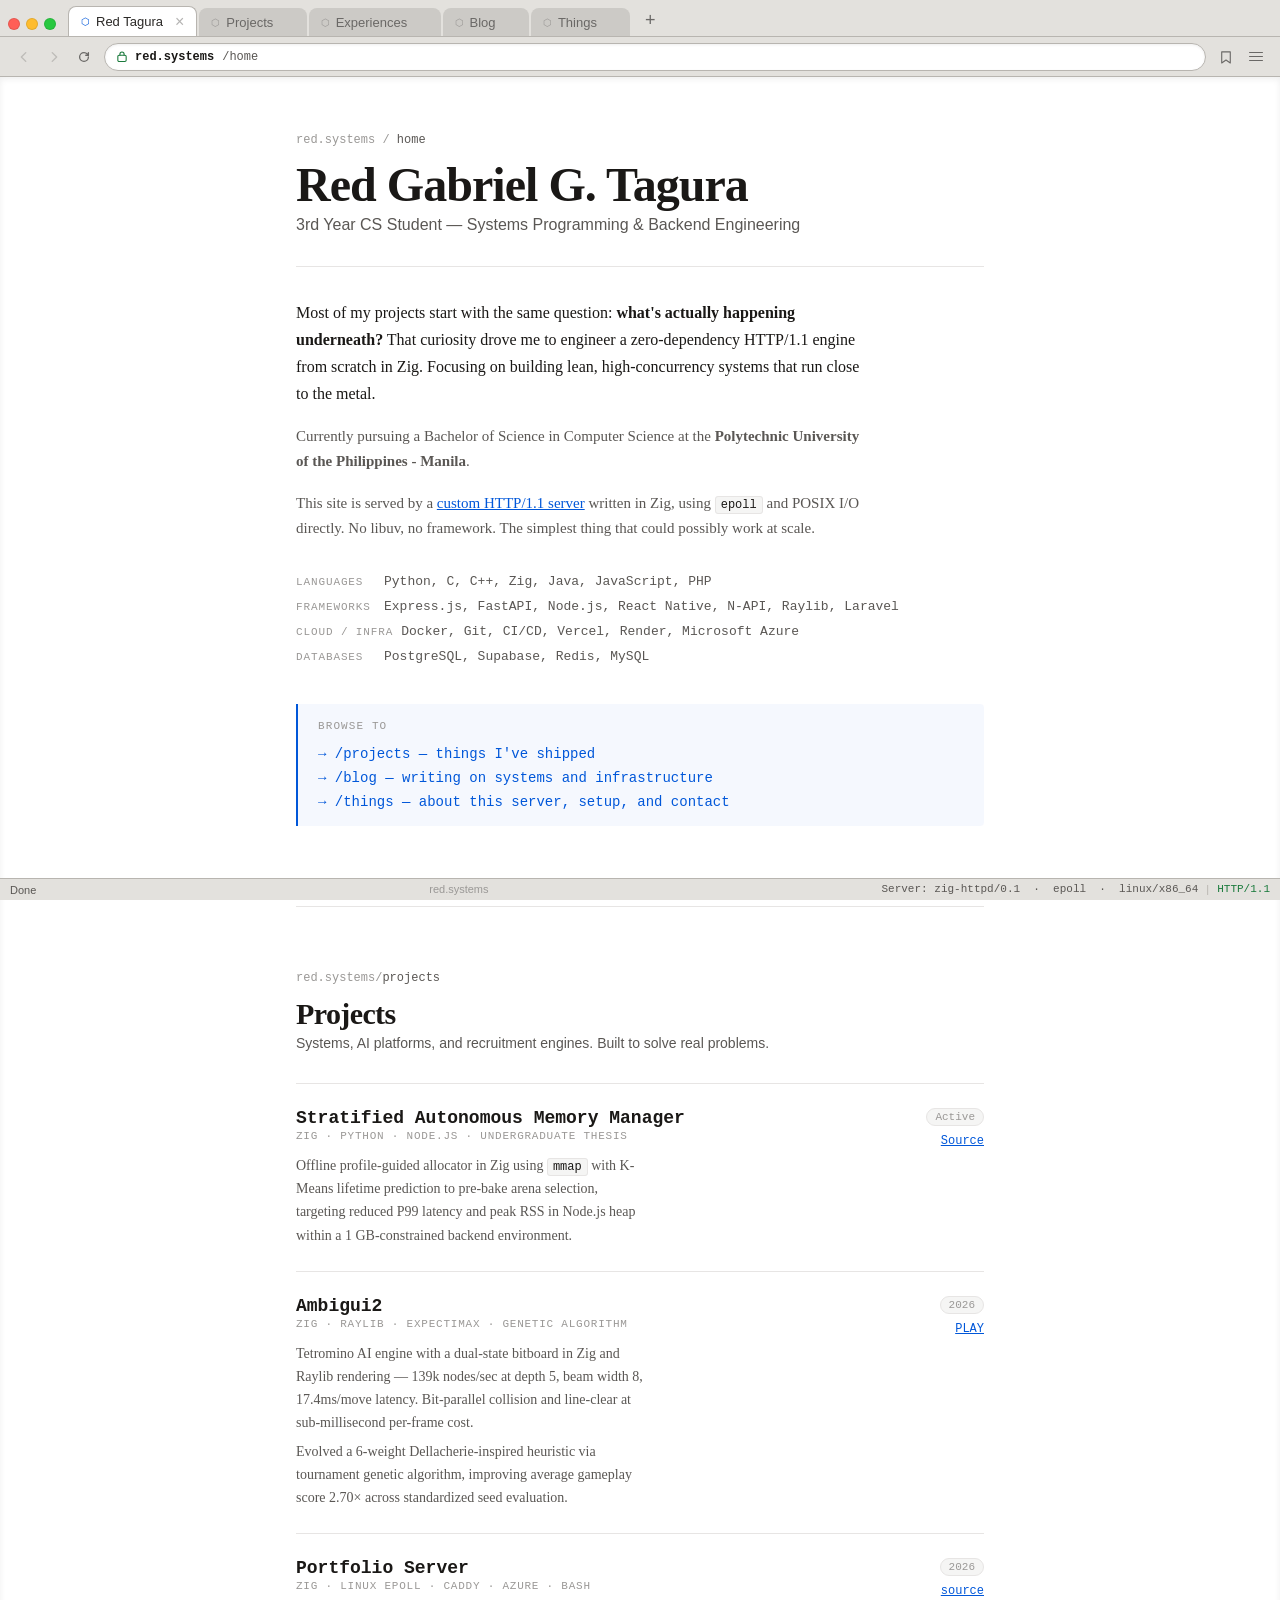
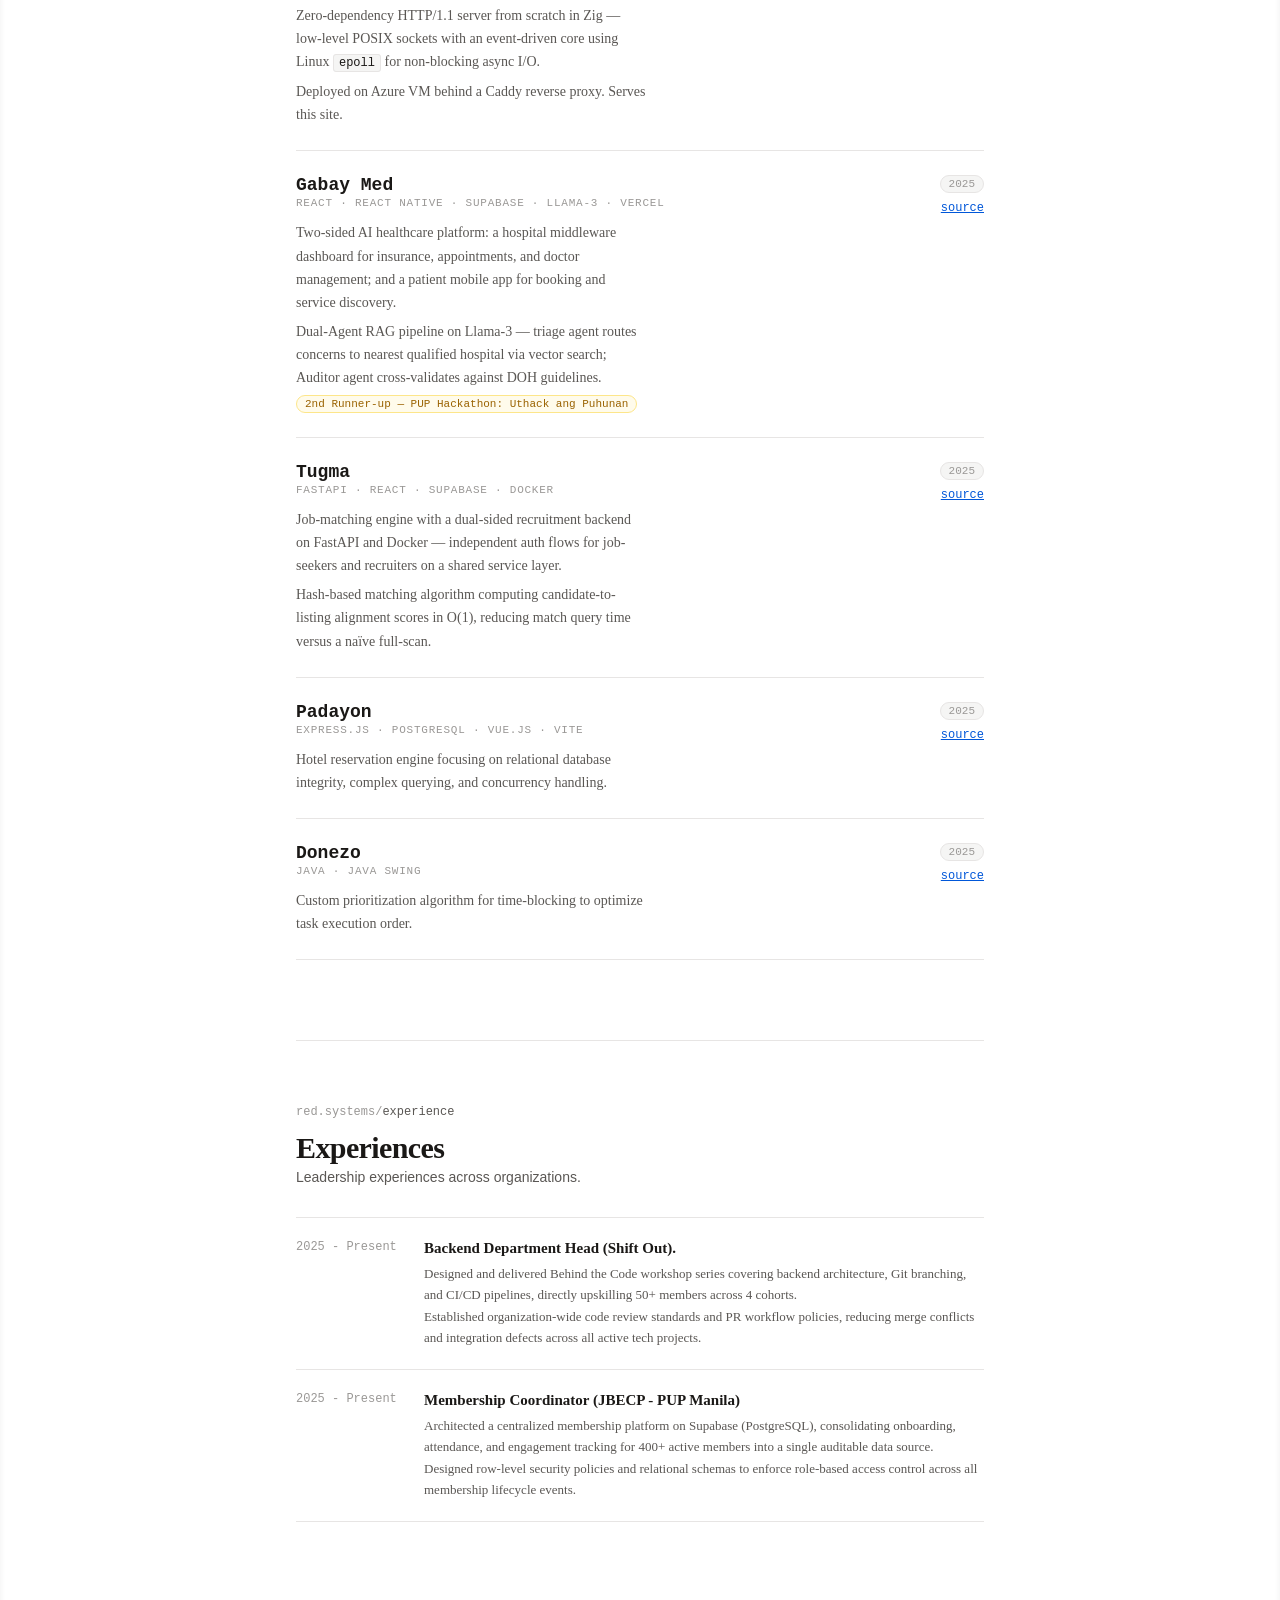
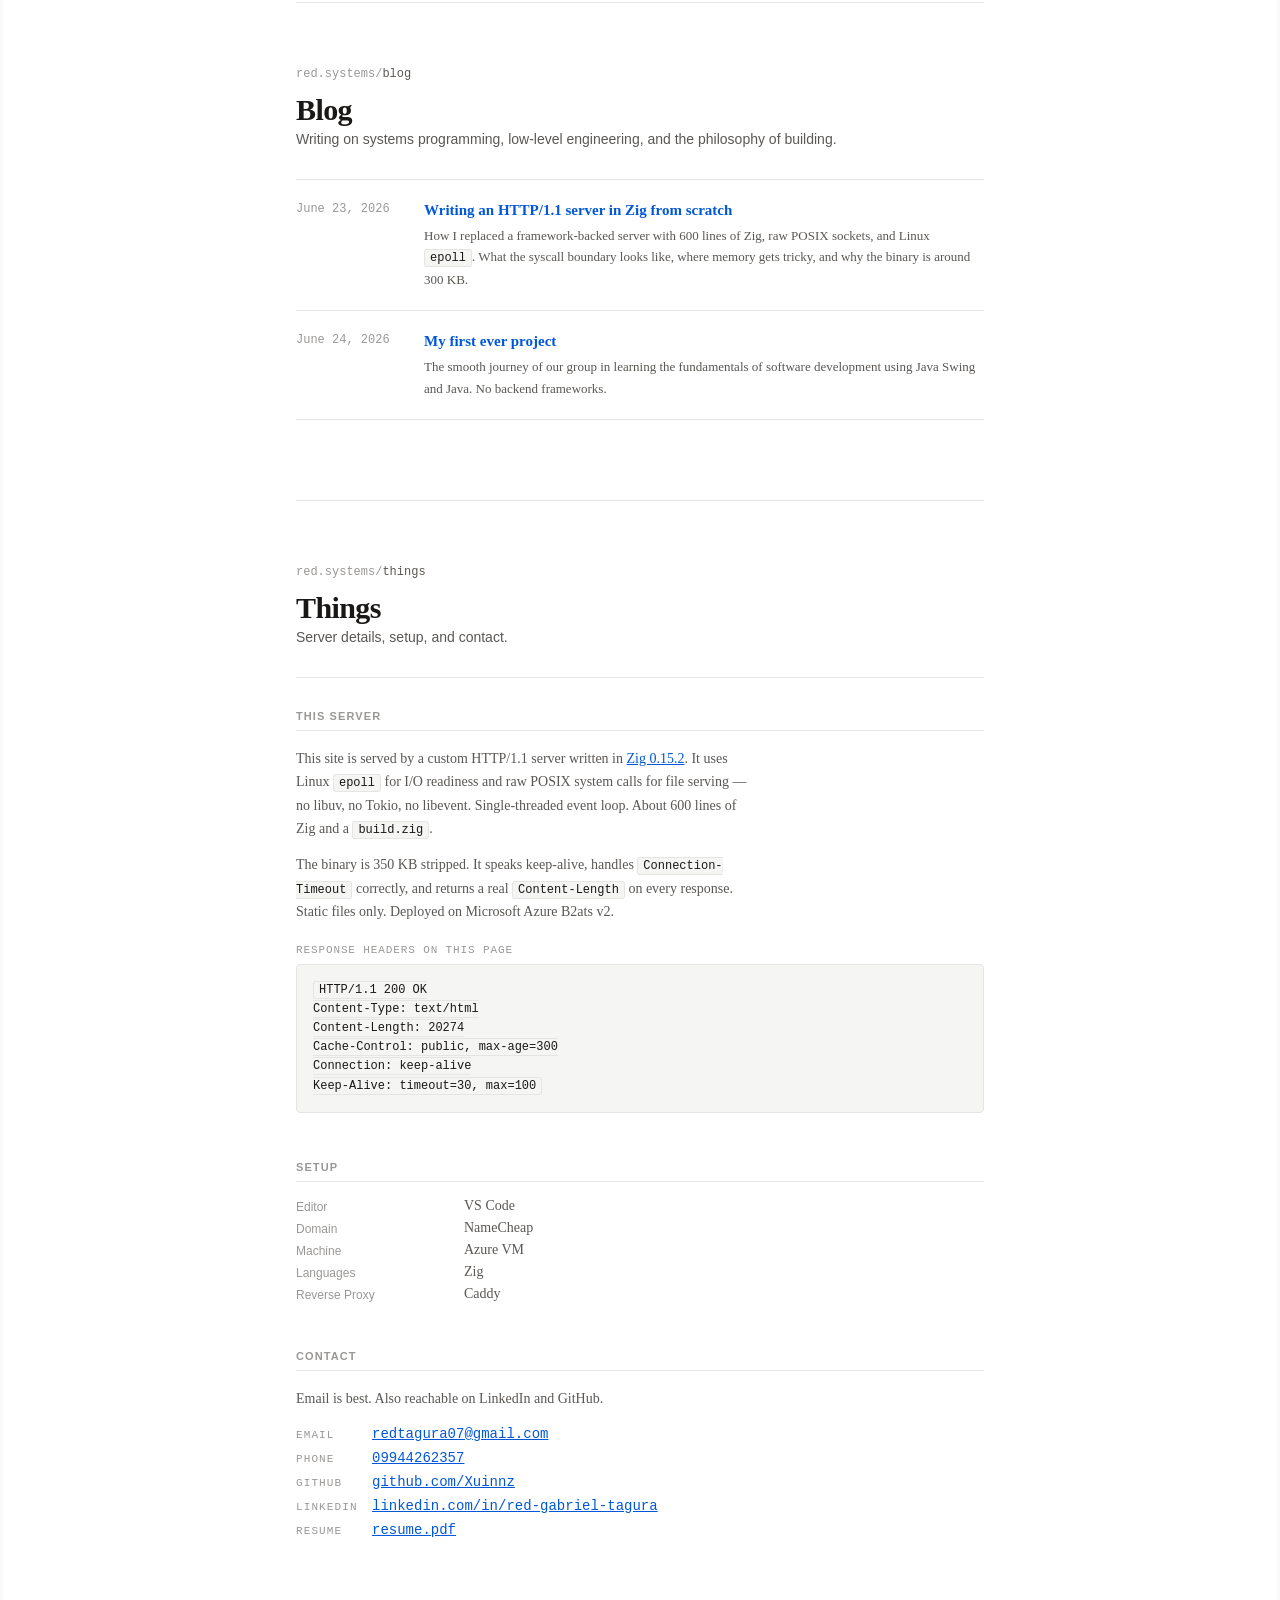
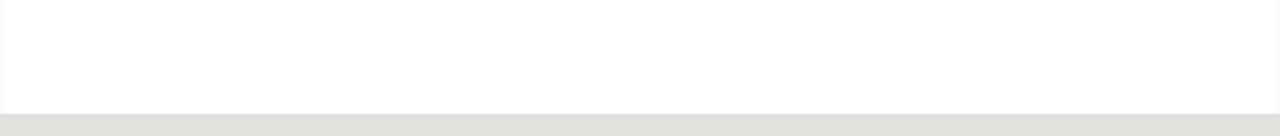
==== commit c88c425e: "added playable ambigui2" ====
--- a/public/index.html
+++ b/public/index.html
@@ -201,7 +201,7 @@
           <div class="project-meta">
             <span class="badge badge-archived">Active</span>
             <div class="project-links">
-              <a href="https://github.com/Xuinnz" class="no-visited" target="_blank" rel="noopener noreferrer">source</a>
+              <a href="https://github.com/Xuinnz/SAMM" class="no-visited" target="_blank" rel="noopener noreferrer">Source</a>
             </div>
           </div>
         </div>
@@ -226,7 +226,7 @@
           <div class="project-meta">
             <span class="badge badge-archived">2026</span>
             <div class="project-links">
-              <a href="https://github.com/Xuinnz" class="no-visited" target="_blank" rel="noopener noreferrer">source</a>
+              <a href="/projects/ambigui2.html" class="no-visited" target="_blank" rel="noopener noreferrer">PLAY</a>
             </div>
           </div>
         </div>
@@ -249,7 +249,7 @@
           <div class="project-meta">
             <span class="badge badge-archived">2026</span>
             <div class="project-links">
-              <a href="https://github.com/Xuinnz" class="no-visited" target="_blank" rel="noopener noreferrer">source</a>
+              <a href="https://github.com/Xuinnz/zig-server" class="no-visited" target="_blank" rel="noopener noreferrer">source</a>
             </div>
           </div>
         </div>
@@ -276,7 +276,7 @@
           <div class="project-meta">
             <span class="badge badge-archived">2025</span>
             <div class="project-links">
-              <a href="https://github.com/Xuinnz" class="no-visited" target="_blank" rel="noopener noreferrer">source</a>
+              <a href="https://github.com/Xuinnz/GabayMed" class="no-visited" target="_blank" rel="noopener noreferrer">source</a>
             </div>
           </div>
         </div>
@@ -320,7 +320,7 @@
           <div class="project-meta">
             <span class="badge badge-archived">2025</span>
             <div class="project-links">
-              <a href="https://github.com/Xuinnz" class="no-visited" target="_blank" rel="noopener noreferrer">source</a>
+              <a href="https://github.com/Xuinnz/Padayon" class="no-visited" target="_blank" rel="noopener noreferrer">source</a>
             </div>
           </div>
         </div>
@@ -339,7 +339,7 @@
           <div class="project-meta">
             <span class="badge badge-archived">2025</span>
             <div class="project-links">
-              <a href="https://github.com/Xuinnz" class="no-visited" target="_blank" rel="noopener noreferrer">source</a>
+              <a href="https://github.com/Xuinnz/DoneZo" class="no-visited" target="_blank" rel="noopener noreferrer">source</a>
             </div>
           </div>
         </div>
--- a/public/css/style.css
+++ b/public/css/style.css
@@ -942,4 +942,15 @@
 .post-body .flow-block code {
   background: transparent;
   padding: 0;
-}+}
+
+.post-subtitle {
+  margin: 0.3rem 0 0.8rem;
+  font-size: 0.85rem;
+  color: var(--muted, #555);
+  font-style: italic;
+}
+
+.feature-list li {
+  color: #1a1a1a;
+}
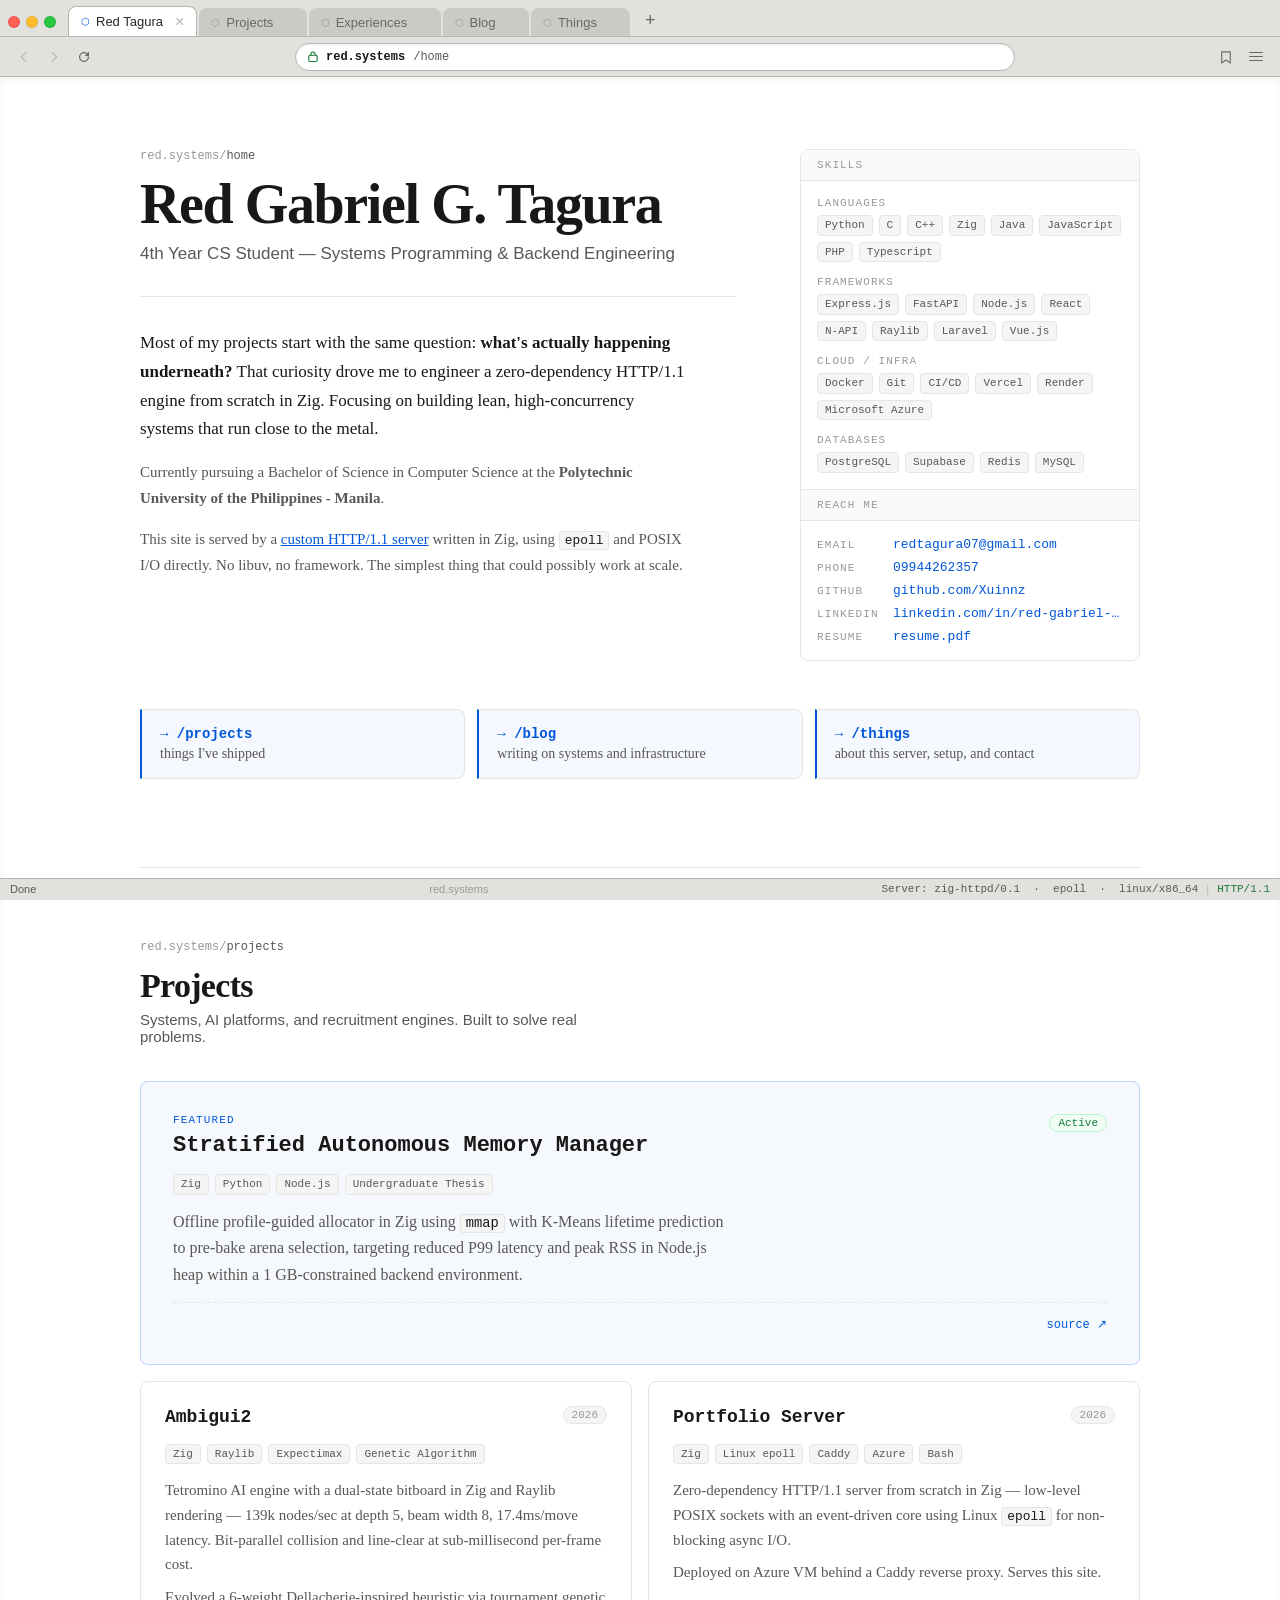
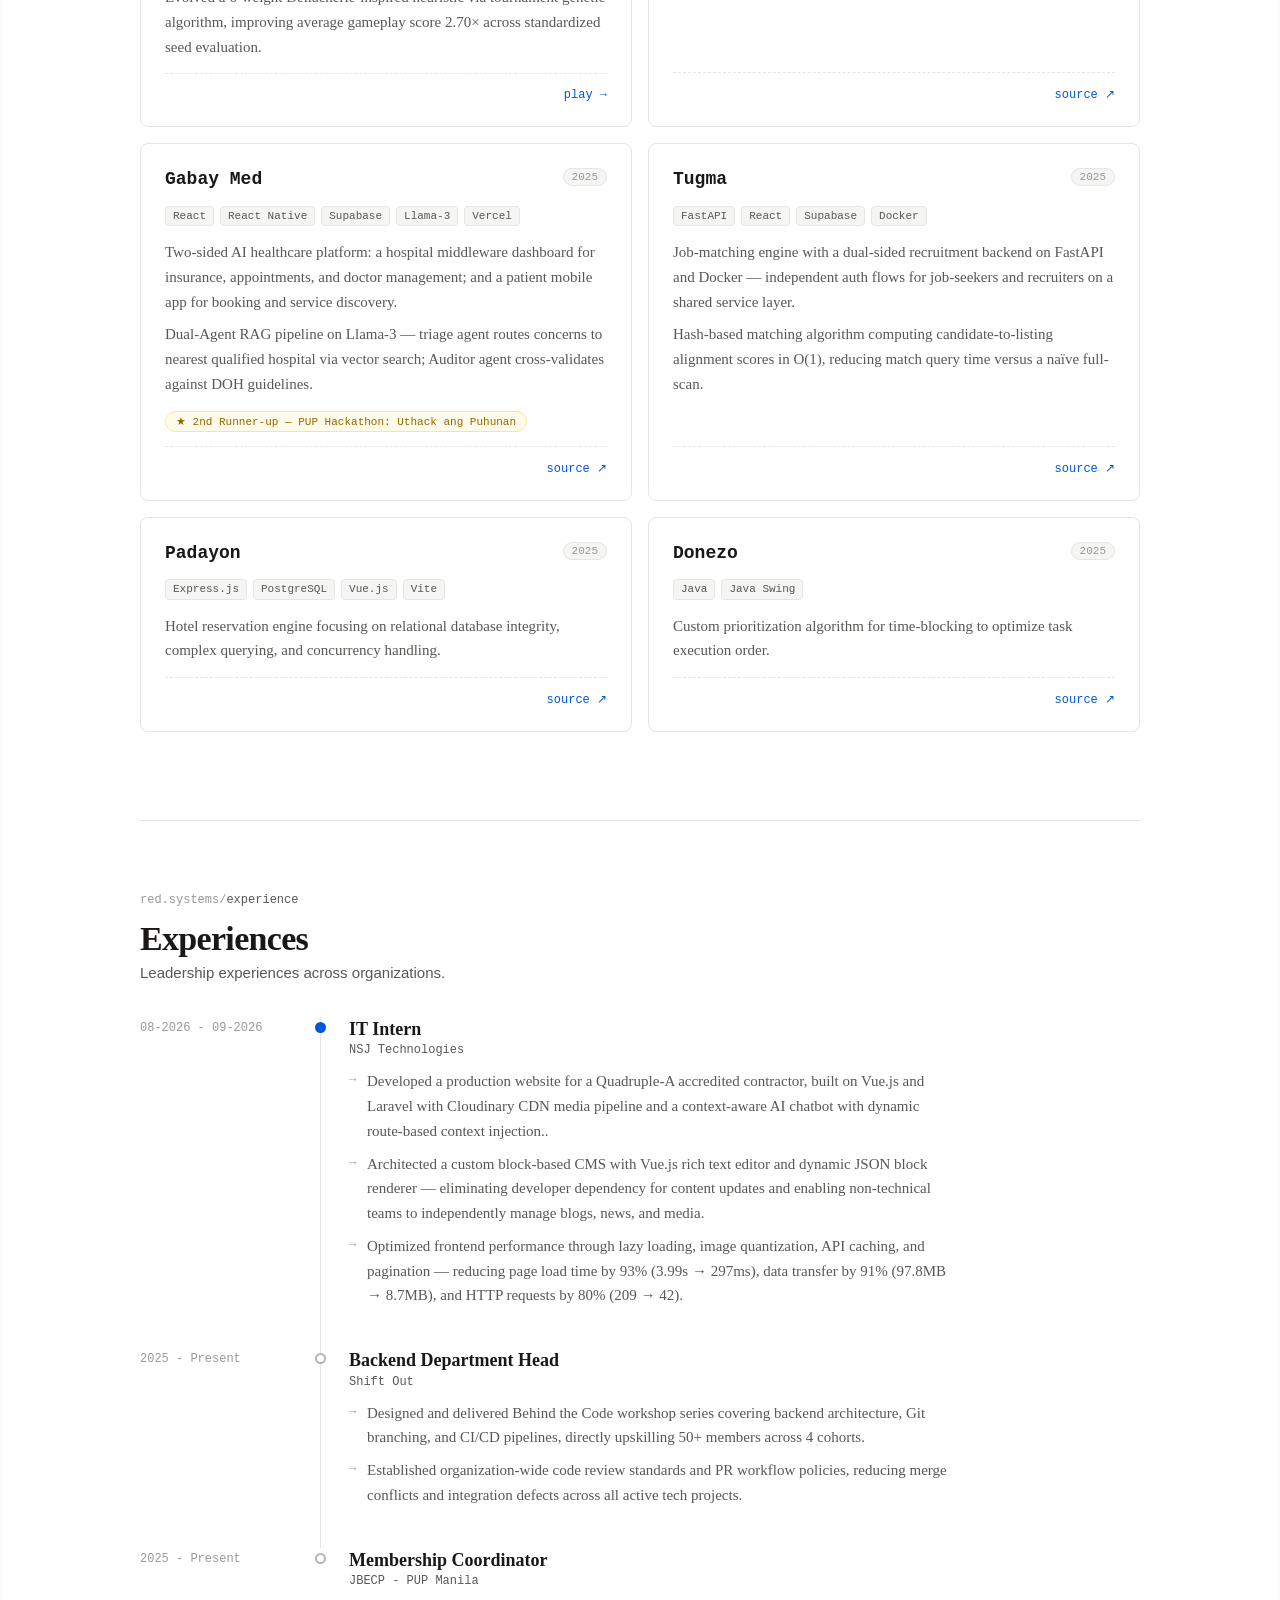
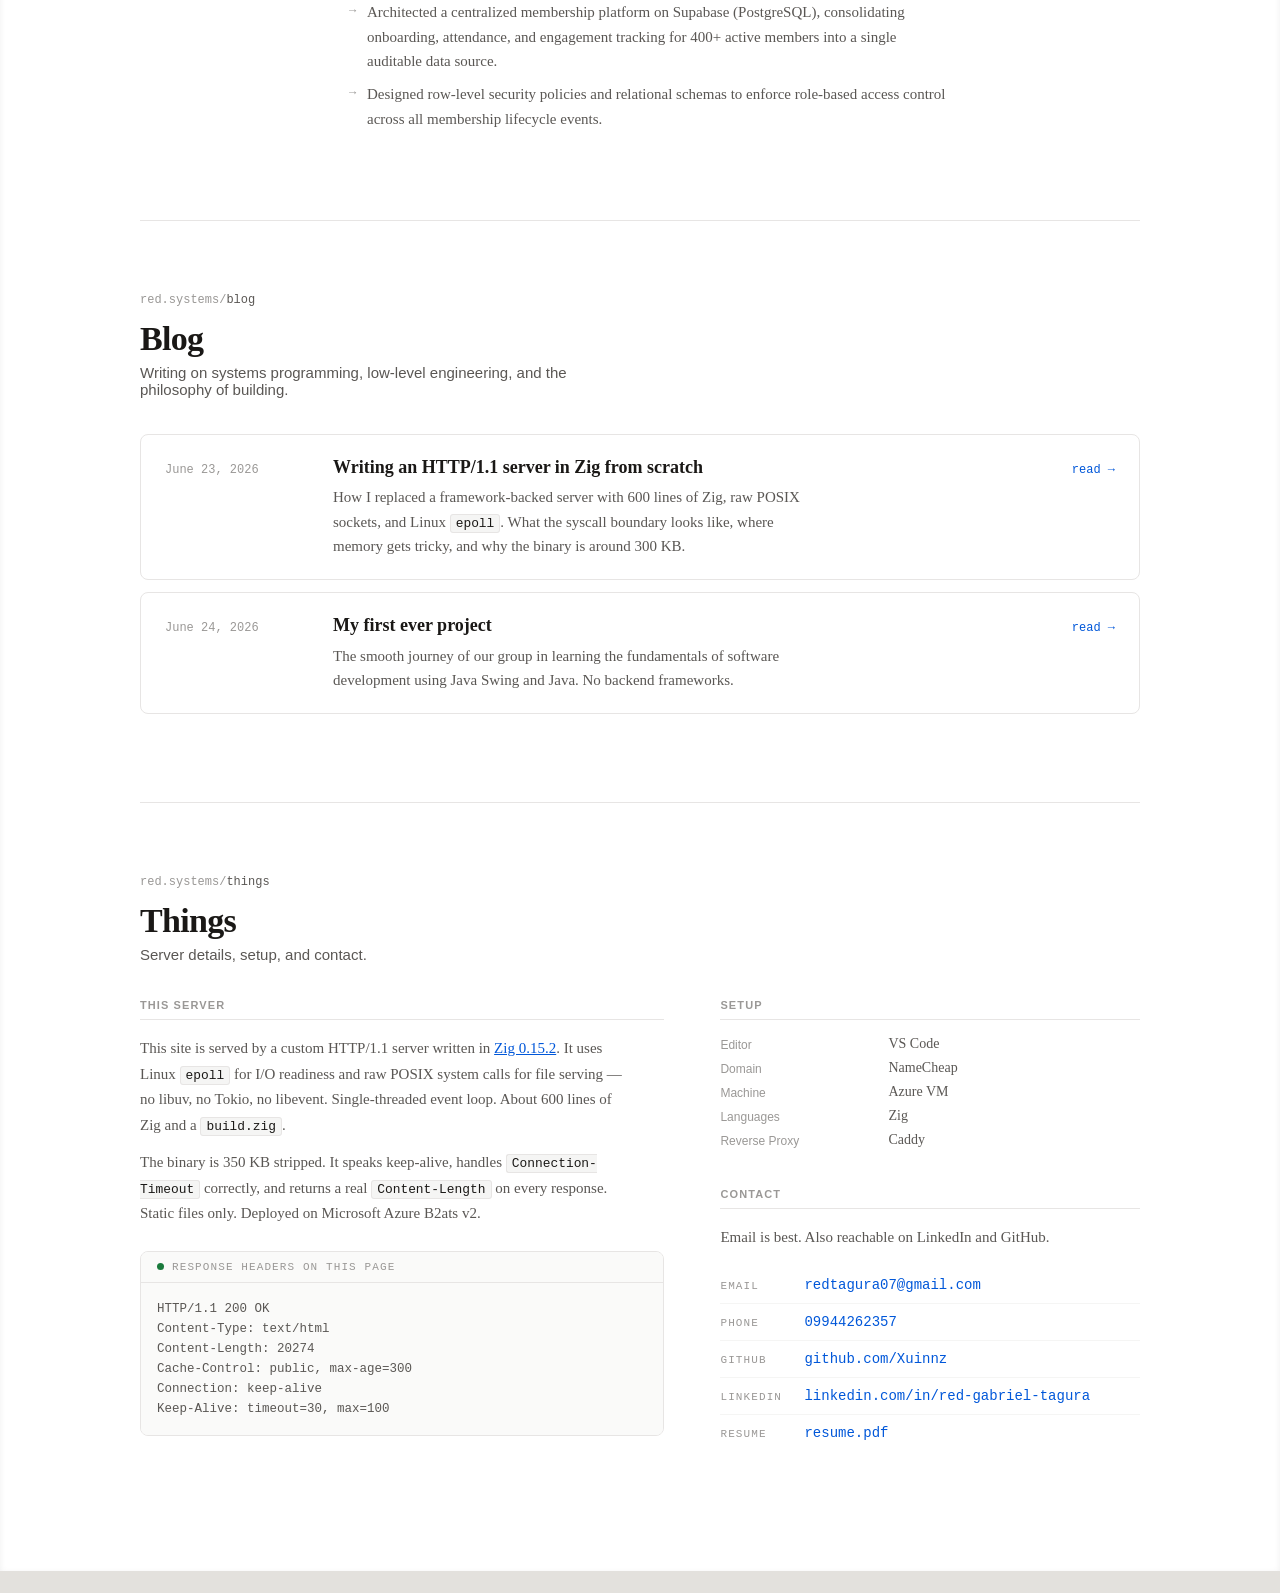
==== commit d6a97894: "feat:redesign frontend, move index content to data/index.json" ====
--- a/public/index.html
+++ b/public/index.html
@@ -5,107 +5,20 @@
   <meta name="viewport" content="width=device-width, initial-scale=1.0" />
   <meta name="description" content="Red Gabriel G. Tagura — CS Student, Backend Engineer. Building low-level systems, AI platforms, and recruitment engines. Served by a custom Zig HTTP/1.1 server using epoll." />
   <title>Red Tagura — red.systems</title>
-  <link rel="stylesheet" href="css/style.css" />
+  <link rel="stylesheet" href="css/style.css?v=2" />
+  <script src="js/layout.js?v=2"></script>
+  <script src="js/index.js?v=2" defer></script>
 </head>
 
 <body>
 
-  <!-- ━━━━━━━━━━━━━━━━━━━━━━━━━━━━━━━━━━━━━━━━
-       BROWSER CHROME — sticky top
-  ━━━━━━━━━━━━━━━━━━━━━━━━━━━━━━━━━━━━━━━━━━ -->
-  <div class="browser-chrome" role="banner">
-
-    <!-- Tab bar -->
-    <div class="tab-bar">
-
-      <!-- macOS window controls -->
-      <div class="wc-group" aria-hidden="true">
-        <span class="wc wc-close"></span>
-        <span class="wc wc-min"></span>
-        <span class="wc wc-max"></span>
-      </div>
-
-      <!-- Tabs -->
-      <nav class="tab-nav" aria-label="Site sections">
-
-        <a href="#home" class="tab-item tab-active">
-          <span class="tab-favicon" aria-hidden="true">⬡</span>
-          <span class="tab-label">Red Tagura</span>
-          <span class="tab-x" aria-hidden="true">×</span>
-        </a>
-
-        <a href="#projects" class="tab-item">
-          <span class="tab-favicon" aria-hidden="true">⬡</span>
-          <span class="tab-label">Projects</span>
-          <span class="tab-x" aria-hidden="true">×</span>
-        </a>
-
-        <a href="#experiences" class="tab-item">    
-          <span class="tab-favicon" aria-hidden="true">⬡</span>
-          <span class="tab-label">Experiences</span>
-          <span class="tab-x" aria-hidden="true">×</span>
-        </a>
-
-        <a href="#blog" class="tab-item">
-          <span class="tab-favicon" aria-hidden="true">⬡</span>
-          <span class="tab-label">Blog</span>
-          <span class="tab-x" aria-hidden="true">×</span>
-        </a>
-
-        <a href="#things" class="tab-item">
-          <span class="tab-favicon" aria-hidden="true">⬡</span>
-          <span class="tab-label">Things</span>
-          <span class="tab-x" aria-hidden="true">×</span>
-        </a>
-
-        <button class="tab-new-btn" aria-hidden="true" tabindex="-1">+</button>
-      </nav>
-    </div>
-
-    <!-- Toolbar -->
-    <div class="toolbar">
-
-      <div class="nav-btns" aria-hidden="true">
-        <button class="toolbar-btn" disabled>
-          <svg width="14" height="14" viewBox="0 0 16 16" fill="none"><path d="M10 3L5 8l5 5" stroke="currentColor" stroke-width="1.6" stroke-linecap="round" stroke-linejoin="round"/></svg>
-        </button>
-        <button class="toolbar-btn" disabled>
-          <svg width="14" height="14" viewBox="0 0 16 16" fill="none"><path d="M6 3l5 5-5 5" stroke="currentColor" stroke-width="1.6" stroke-linecap="round" stroke-linejoin="round"/></svg>
-        </button>
-        <button class="toolbar-btn">
-          <svg width="14" height="14" viewBox="0 0 16 16" fill="none"><path d="M13 8A5 5 0 1 1 8 3c1.5 0 2.8.6 3.8 1.6L13 6" stroke="currentColor" stroke-width="1.5" stroke-linecap="round" stroke-linejoin="round"/><path d="M13 3v3h-3" stroke="currentColor" stroke-width="1.5" stroke-linecap="round" stroke-linejoin="round"/></svg>
-        </button>
-      </div>
-
-      <!-- Address bar -->
-      <div class="address-bar" role="search" aria-label="Address bar">
-        <svg class="lock-icon" width="10" height="13" viewBox="0 0 12 14" fill="none" aria-label="Secure">
-          <rect x="1" y="5.5" width="10" height="7.5" rx="1.5" stroke="currentColor" stroke-width="1.3"/>
-          <path d="M3.5 5.5V4a2.5 2.5 0 0 1 5 0v1.5" stroke="currentColor" stroke-width="1.3" stroke-linecap="round"/>
-        </svg>
-        <span class="addr-host">red.systems</span>
-        <span class="addr-path">/home</span>
-      </div>
-
-      <!-- Right actions -->
-      <div class="toolbar-right" aria-hidden="true">
-        <button class="toolbar-btn">
-          <svg width="12" height="14" viewBox="0 0 14 16" fill="none"><path d="M2 2h10v13L7 11.5 2 15V2Z" stroke="currentColor" stroke-width="1.3" stroke-linejoin="round"/></svg>
-        </button>
-        <button class="toolbar-btn ham-btn">
-          <span class="ham-line"></span>
-          <span class="ham-line"></span>
-          <span class="ham-line"></span>
-        </button>
-      </div>
-
-    </div>
-  </div>
-  <!-- end browser chrome -->
+  <!-- Browser chrome (sticky top) — rendered by js/layout.js -->
+  <site-nav active="home" path="/home"></site-nav>
 
 
   <!-- ━━━━━━━━━━━━━━━━━━━━━━━━━━━━━━━━━━━━━━━━
        PAGE VIEWPORT
+       Content is filled from data/index.json by js/index.js
   ━━━━━━━━━━━━━━━━━━━━━━━━━━━━━━━━━━━━━━━━━━ -->
   <div class="viewport">
   <main id="content">
@@ -114,422 +27,124 @@
     <!-- ── HOME ────────────────────────────── -->
     <section id="home">
 
-      <p class="breadcrumb">
-        <span>red.systems</span>
-        <span>/</span>
-        <span class="seg">home</span>
-      </p>
+      <div class="hero">
+        <div>
+          <p class="breadcrumb">
+            <span>red.systems</span><span>/</span><span class="seg">home</span>
+          </p>
 
-      <h1 class="hero-name">Red Gabriel G. Tagura</h1>
-      <p class="hero-role">3rd Year CS Student — Systems Programming &amp; Backend Engineering</p>
+          <h1 class="hero-name" data-slot="name"></h1>
+          <p class="hero-role" data-slot="role"></p>
 
-      <hr class="section-hr" />
+          <hr class="section-hr" />
 
-      <div class="bio">
-        <p>
-            Most of my projects start with the same question: <strong>what's actually happening underneath?</strong> 
-            That curiosity drove me to engineer a zero-dependency HTTP/1.1 engine from scratch in Zig.
-            Focusing on building lean, high-concurrency systems that run close to the metal.
-        </p>
-        <p>
-            Currently pursuing a Bachelor of Science in Computer Science at the <strong>Polytechnic University of the Philippines - Manila</strong>.
-        <p>
-          This site is served by a <a href="#things" class="no-visited">custom HTTP/1.1 server</a>
-          written in Zig, using <code>epoll</code> and POSIX I/O directly.
-          No libuv, no framework. The simplest thing that could possibly work at scale.
-        </p>
+          <div class="bio" data-slot="bio"></div>
+        </div>
+
+        <!-- Side panel: skills + quick contact -->
+        <aside class="panel card" aria-label="Skills and contact">
+          <div class="panel-head"><span class="eyebrow">Skills</span></div>
+          <div class="panel-body" data-slot="skills"></div>
+
+          <div class="panel-head"><span class="eyebrow">Reach me</span></div>
+          <div class="panel-body">
+            <ul class="quick-links" data-slot="quick-links"></ul>
+          </div>
+        </aside>
       </div>
 
-      <!-- Skills summary -->
-      <div class="skills-block">
-        <div class="skills-group">
-          <span class="skills-label">Languages</span>
-          <span class="skills-list">Python, C, C++, Zig, Java, JavaScript, PHP</span>
-        </div>
-        <div class="skills-group">
-          <span class="skills-label">Frameworks</span>
-          <span class="skills-list">Express.js, FastAPI, Node.js, React Native, N-API, Raylib, Laravel</span>
-        </div>
-        <div class="skills-group">
-          <span class="skills-label">Cloud / Infra</span>
-          <span class="skills-list">Docker, Git, CI/CD, Vercel, Render, Microsoft Azure</span>
-        </div>
-        <div class="skills-group">
-          <span class="skills-label">Databases</span>
-          <span class="skills-list">PostgreSQL, Supabase, Redis, MySQL</span>
-        </div>
-      </div>
-
-      <!-- Browse nav -->
-      <div class="browse-nav">
-        <p class="browse-nav-label">Browse to</p>
-        <ul>
-          <li><a href="#projects" class="no-visited">→ /projects — things I've shipped</a></li>
-          <li><a href="#blog" class="no-visited">→ /blog — writing on systems and infrastructure</a></li>
-          <li><a href="#things" class="no-visited">→ /things — about this server, setup, and contact</a></li>
-        </ul>
-      </div>
+      <!-- Browse to -->
+      <nav aria-label="Browse to">
+        <ul class="jump-grid" data-slot="browse"></ul>
+      </nav>
     </section>
 
 
     <!-- ── PROJECTS ─────────────────────────── -->
     <section id="projects">
+      <header class="section-head">
+        <p class="breadcrumb">
+          <span>red.systems</span><span>/</span><span class="seg">projects</span>
+        </p>
+        <h2 class="section-title">Projects</h2>
+        <p class="section-sub" data-slot="projects-sub"></p>
+      </header>
 
-      <p class="breadcrumb">
-        <span>red.systems</span><span>/</span><span class="seg">projects</span>
-      </p>
-      <h2 class="section-title">Projects</h2>
-      <p class="section-sub">Systems, AI platforms, and recruitment engines. Built to solve real problems.</p>
-
-      <hr class="section-hr-flush" />
-
-      <div class="project-list">
-
-        <!-- Thesis -->
-        <div class="project-row">
-          <div>
-            <p class="project-name">
-              <span>Stratified Autonomous Memory Manager</span>
-            </p>
-            <p class="project-tags">Zig · Python · Node.js · Undergraduate Thesis</p>
-            <p class="project-desc">
-              Offline profile-guided allocator in Zig using <code>mmap</code> with K-Means lifetime prediction
-              to pre-bake arena selection, targeting reduced P99 latency and peak RSS in Node.js heap
-              within a 1 GB-constrained backend environment.
-            </p>
-          </div>
-          <div class="project-meta">
-            <span class="badge badge-archived">Active</span>
-            <div class="project-links">
-              <a href="https://github.com/Xuinnz/SAMM" class="no-visited" target="_blank" rel="noopener noreferrer">Source</a>
-            </div>
-          </div>
-        </div>
-
-        <!-- ambigui2 -->
-        <div class="project-row">
-          <div>
-            <p class="project-name">
-              <span>Ambigui2</span>
-            </p>
-            <p class="project-tags">Zig · Raylib · Expectimax · Genetic Algorithm</p>
-            <p class="project-desc">
-              Tetromino AI engine with a dual-state bitboard in Zig and Raylib rendering — 139k nodes/sec
-              at depth 5, beam width 8, 17.4ms/move latency. Bit-parallel collision and line-clear
-              at sub-millisecond per-frame cost.
-            </p>
-            <p class="project-desc">
-              Evolved a 6-weight Dellacherie-inspired heuristic via tournament genetic algorithm,
-              improving average gameplay score 2.70× across standardized seed evaluation.
-            </p>
-          </div>
-          <div class="project-meta">
-            <span class="badge badge-archived">2026</span>
-            <div class="project-links">
-              <a href="/projects/ambigui2.html" class="no-visited" target="_blank" rel="noopener noreferrer">PLAY</a>
-            </div>
-          </div>
-        </div>
-
-        <!-- Portfolio Server -->
-        <div class="project-row">
-          <div>
-            <p class="project-name">
-              <span>Portfolio Server</span>
-            </p>
-            <p class="project-tags">Zig · Linux epoll · Caddy · Azure · Bash</p>
-            <p class="project-desc">
-              Zero-dependency HTTP/1.1 server from scratch in Zig — low-level POSIX sockets
-              with an event-driven core using Linux <code>epoll</code> for non-blocking async I/O.
-            </p>
-            <p class="project-desc">
-              Deployed on Azure VM behind a Caddy reverse proxy. Serves this site.
-            </p>
-          </div>
-          <div class="project-meta">
-            <span class="badge badge-archived">2026</span>
-            <div class="project-links">
-              <a href="https://github.com/Xuinnz/zig-server" class="no-visited" target="_blank" rel="noopener noreferrer">source</a>
-            </div>
-          </div>
-        </div>
-
-        <!-- Gabay Med -->
-        <div class="project-row">
-          <div>
-            <p class="project-name">
-              <span>Gabay Med</span>
-            </p>
-            <p class="project-tags">React · React Native · Supabase · Llama-3 · Vercel</p>
-            <p class="project-desc">
-              Two-sided AI healthcare platform: a hospital middleware dashboard for insurance,
-              appointments, and doctor management; and a patient mobile app for booking
-              and service discovery.
-            </p>
-            <p class="project-desc">
-              Dual-Agent RAG pipeline on Llama-3 — triage agent routes concerns to nearest
-              qualified hospital via vector search; Auditor agent cross-validates against
-              DOH guidelines.
-            </p>
-            <span class="award"> 2nd Runner-up — PUP Hackathon: Uthack ang Puhunan</span>
-          </div>
-          <div class="project-meta">
-            <span class="badge badge-archived">2025</span>
-            <div class="project-links">
-              <a href="https://github.com/Xuinnz/GabayMed" class="no-visited" target="_blank" rel="noopener noreferrer">source</a>
-            </div>
-          </div>
-        </div>
-
-        <!-- Tugma -->
-        <div class="project-row">
-          <div>
-            <p class="project-name">
-              <span>Tugma</span>
-            </p>
-            <p class="project-tags">FastAPI · React · Supabase · Docker</p>
-            <p class="project-desc">
-              Job-matching engine with a dual-sided recruitment backend on FastAPI and Docker —
-              independent auth flows for job-seekers and recruiters on a shared service layer.
-            </p>
-            <p class="project-desc">
-              Hash-based matching algorithm computing candidate-to-listing alignment scores in O(1),
-              reducing match query time versus a naïve full-scan.
-            </p>
-          </div>
-          <div class="project-meta">
-            <span class="badge badge-archived">2025</span>
-            <div class="project-links">
-              <a href="https://github.com/Xuinnz" class="no-visited" target="_blank" rel="noopener noreferrer">source</a>
-            </div>
-          </div>
-        </div>
-
-        <!-- Padayon -->
-        <div class="project-row">
-          <div>
-            <p class="project-name">
-              <span>Padayon</span>
-            </p>
-            <p class="project-tags">Express.js · PostgreSQL · Vue.js · Vite</p>
-            <p class="project-desc">
-              Hotel reservation engine focusing on relational database integrity, complex querying,
-              and concurrency handling.
-            </p>
-          </div>
-          <div class="project-meta">
-            <span class="badge badge-archived">2025</span>
-            <div class="project-links">
-              <a href="https://github.com/Xuinnz/Padayon" class="no-visited" target="_blank" rel="noopener noreferrer">source</a>
-            </div>
-          </div>
-        </div>
-
-        <!-- DoneZO -->
-        <div class="project-row">
-          <div>
-            <p class="project-name">
-              <span>Donezo</span>
-            </p>
-            <p class="project-tags">Java · Java Swing</p>
-            <p class="project-desc">
-              Custom prioritization algorithm for time-blocking to optimize task execution order.
-            </p>
-          </div>
-          <div class="project-meta">
-            <span class="badge badge-archived">2025</span>
-            <div class="project-links">
-              <a href="https://github.com/Xuinnz/DoneZo" class="no-visited" target="_blank" rel="noopener noreferrer">source</a>
-            </div>
-          </div>
-        </div>
-
-      </div>
+      <div class="project-grid" data-slot="projects"></div>
     </section>
 
-    <!-- Experiences -->
+
+    <!-- ── EXPERIENCES ──────────────────────── -->
     <section id="experiences">
+      <header class="section-head">
+        <p class="breadcrumb">
+          <span>red.systems</span><span>/</span><span class="seg">experience</span>
+        </p>
+        <h2 class="section-title">Experiences</h2>
+        <p class="section-sub" data-slot="experiences-sub"></p>
+      </header>
 
-      <p class="breadcrumb">
-        <span>red.systems</span><span>/</span><span class="seg">experience</span>
-      </p>
-      <h2 class="section-title">Experiences</h2>
-      <p class="section-sub">Leadership experiences across organizations.</p>
+      <ol class="timeline" data-slot="experiences"></ol>
+    </section>
 
-      <hr class="section-hr-flush" />
-
-      <ol class="blog-list" reversed>
-
-        <li class="blog-item">
-          <time class="blog-date" datetime="2026-03-10">2025 - Present</time>
-          <div>
-            <h3 class="blog-title">
-              <span>
-                Backend Department Head (Shift Out).
-              </span>
-            </h3>
-            <p class="blog-excerpt">
-              Designed and delivered Behind the Code workshop series covering backend architecture, Git branching, and CI/CD
-                pipelines, directly upskilling 50+ members across 4 cohorts.
-            </p>
-            <p class="blog-excerpt">
-              Established organization-wide code review standards and PR workflow policies, reducing merge conflicts and
-                integration defects across all active tech projects.
-            </p>
-          </div>
-        </li>
-        <li class="blog-item">
-          <time class="blog-date" datetime="2026-03-10">2025 - Present</time>
-          <div>
-            <h3 class="blog-title">
-              <span>
-                Membership Coordinator (JBECP - PUP Manila)
-              </span>
-            </h3>
-            <p class="blog-excerpt">
-              Architected a centralized membership platform on Supabase (PostgreSQL), consolidating onboarding, attendance,
-            and engagement tracking for 400+ active members into a single auditable data source.
-            </p>
-            <p class="blog-excerpt">
-              Designed row-level security policies and relational schemas to enforce role-based access control across all
-                membership lifecycle events.
-            </p>
-          </div>
-        </li>
-
-      </ol>
-    </section>
 
     <!-- ── BLOG ─────────────────────────────── -->
     <section id="blog">
+      <header class="section-head">
+        <p class="breadcrumb">
+          <span>red.systems</span><span>/</span><span class="seg">blog</span>
+        </p>
+        <h2 class="section-title">Blog</h2>
+        <p class="section-sub" data-slot="blog-sub"></p>
+      </header>
 
-      <p class="breadcrumb">
-        <span>red.systems</span><span>/</span><span class="seg">blog</span>
-      </p>
-      <h2 class="section-title">Blog</h2>
-      <p class="section-sub">Writing on systems programming, low-level engineering, and the philosophy of building.</p>
-
-      <hr class="section-hr-flush" />
-
-      <ol class="blog-list" reversed>
-
-        <li class="blog-item">
-          <time class="blog-date" datetime="2026-06-23">June 23, 2026</time>
-          <div>
-            <h3 class="blog-title">
-              <a href="blog/zig-server.html" class="no-visited">
-                Writing an HTTP/1.1 server in Zig from scratch
-              </a>
-            </h3>
-            <p class="blog-excerpt">
-              How I replaced a framework-backed server with 600 lines of Zig, raw POSIX sockets,
-              and Linux <code>epoll</code>. What the syscall boundary looks like, where memory
-              gets tricky, and why the binary is around 300 KB.
-            </p>
-          </div>
-        </li>
-        <li class="blog-item">
-          <time class="blog-date" datetime="2026-06-24">June 24, 2026</time>
-          <div>
-            <h3 class="blog-title">
-              <a href="blog/donezo.html" class="no-visited">
-                My first ever project
-              </a>
-            </h3>
-            <p class="blog-excerpt">
-              The smooth journey of our group in learning the fundamentals of software development using Java Swing and Java. 
-              No backend frameworks.
-            </p>
-          </div>
-        </li>
-
-      </ol>
+      <ol class="post-list" data-slot="posts"></ol>
     </section>
 
 
     <!-- ── THINGS ───────────────────────────── -->
     <section id="things">
+      <header class="section-head">
+        <p class="breadcrumb">
+          <span>red.systems</span><span>/</span><span class="seg">things</span>
+        </p>
+        <h2 class="section-title">Things</h2>
+        <p class="section-sub" data-slot="things-sub"></p>
+      </header>
 
-      <p class="breadcrumb">
-        <span>red.systems</span><span>/</span><span class="seg">things</span>
-      </p>
-      <h2 class="section-title">Things</h2>
-      <p class="section-sub">Server details, setup, and contact.</p>
+      <div class="things-grid">
 
-      <hr class="section-hr" />
+        <!-- This server -->
+        <div class="things-col">
+          <div class="things-group">
+            <h3 class="things-heading">This server</h3>
+            <div data-slot="server"></div>
 
-      <!-- This server -->
-      <div class="things-group">
-        <h3 class="things-heading">This server</h3>
-        <p class="prose-sm">
-          This site is served by a custom HTTP/1.1 server written in
-          <a href="https://ziglang.org" class="no-visited" target="_blank" rel="noopener noreferrer">Zig 0.15.2</a>.
-          It uses Linux <code>epoll</code> for I/O readiness and raw POSIX system calls for file serving —
-          no libuv, no Tokio, no libevent. Single-threaded event loop. About 600 lines of Zig
-          and a <code>build.zig</code>.
-        </p>
-        <p class="prose-sm" style="margin-top:12px">
-          The binary is 350&nbsp;KB stripped. It speaks keep-alive, handles
-          <code>Connection-Timeout</code> correctly, and returns a real <code>Content-Length</code>
-          on every response. Static files only. Deployed on Microsoft Azure B2ats v2. 
-        </p>
+            <div class="headers-pane card">
+              <div class="panel-head">
+                <span class="eyebrow"><span class="status-dot" aria-hidden="true"></span>Response headers on this page</span>
+              </div>
+              <pre><code data-slot="resp-headers"></code></pre>
+            </div>
+          </div>
+        </div>
 
-        <p class="resp-headers-label">Response headers on this page</p>
-        <pre><code>HTTP/1.1 200 OK
-Content-Type: text/html
-Content-Length: 20274
-Cache-Control: public, max-age=300
-Connection: keep-alive
-Keep-Alive: timeout=30, max=100</code></pre>
+        <div class="things-col">
+          <!-- Setup -->
+          <div class="things-group">
+            <h3 class="things-heading">Setup</h3>
+            <dl class="setup-dl" data-slot="setup"></dl>
+          </div>
+
+          <!-- Contact -->
+          <div class="things-group">
+            <h3 class="things-heading">Contact</h3>
+            <p class="prose-sm contact-intro" data-slot="contact-intro"></p>
+            <ul class="contact-list" data-slot="contact"></ul>
+          </div>
+        </div>
+
       </div>
-
-      <!-- Setup -->
-      <div class="things-group">
-        <h3 class="things-heading">Setup</h3>
-        <dl class="setup-dl">
-          <dt>Editor</dt>
-          <dd>VS Code</dd>
-          <dt>Domain</dt>
-          <dd>NameCheap</dd>
-          <dt>Machine</dt>
-          <dd>Azure VM</dd>
-          <dt>Languages</dt>
-          <dd>Zig</dd>
-          <dt>Reverse Proxy</dt>
-          <dd>Caddy</dd>
-        </dl>
-      </div>
-
-      <!-- Contact -->
-      <div class="things-group">
-        <h3 class="things-heading">Contact</h3>
-        <p class="prose-sm" style="margin-bottom:16px">
-          Email is best. Also reachable on LinkedIn and GitHub.
-        </p>
-        <ul class="contact-list">
-          <li class="contact-item">
-            <span class="contact-type">email</span>
-            <a href="mailto:redtagura07@gmail.com" class="contact-val no-visited">redtagura07@gmail.com</a>
-          </li>
-          <li class="contact-item">
-            <span class="contact-type">phone</span>
-            <a href="tel:+639944262357" class="contact-val no-visited">09944262357</a>
-          </li>
-          <li class="contact-item">
-            <span class="contact-type">github</span>
-            <a href="https://github.com/Xuinnz" target="_blank" rel="noopener noreferrer" class="contact-val no-visited">github.com/Xuinnz</a>
-          </li>
-          <li class="contact-item">
-            <span class="contact-type">linkedin</span>
-            <a href="https://linkedin.com/in/red-gabriel-tagura" target="_blank" rel="noopener noreferrer" class="contact-val no-visited">linkedin.com/in/red-gabriel-tagura</a>
-          </li>
-          <li class="contact-item">
-            <span class="contact-type">resume</span>
-            <a href="resume.pdf" download class="contact-val no-visited">resume.pdf</a>
-          </li>
-        </ul>
-      </div>
-
     </section>
 
 
@@ -538,18 +153,8 @@
   <!-- end viewport -->
 
 
-  <!-- ━━━━━━━━━━━━━━━━━━━━━━━━━━━━━━━━━━━━━━━━
-       STATUS BAR — sticky bottom
-  ━━━━━━━━━━━━━━━━━━━━━━━━━━━━━━━━━━━━━━━━━━ -->
-  <footer class="status-bar" role="contentinfo" aria-label="Page information">
-    <span class="status-done">Done</span>
-    <span class="status-host">red.systems</span>
-    <span class="status-right">
-      <span class="status-server">Server: zig-httpd/0.1 &nbsp;·&nbsp; epoll &nbsp;·&nbsp; linux/x86_64</span>
-      <span class="status-divider" aria-hidden="true">|</span>
-      <span class="status-proto">HTTP/1.1</span>
-    </span>
-  </footer>
+  <!-- Status bar (sticky bottom) — rendered by js/layout.js -->
+  <site-footer></site-footer>
 
 </body>
-</html>+</html>
--- a/public/css/style.css
+++ b/public/css/style.css
@@ -7,9 +7,11 @@
   overflow-y: scroll;
   scroll-behavior: smooth;
   font-size: 16px;
+  -webkit-text-size-adjust: 100%;
 }
 @media (prefers-reduced-motion: reduce) {
   html { scroll-behavior: auto; }
+  *, *::before, *::after { transition: none !important; }
 }
 
 /* ─────────────────────────────────────────
@@ -36,12 +38,24 @@
   --blue:            #0057D9;
   --blue-hover:      #003DA0;
   --blue-visited:    #5B0099;
+  --blue-tint:       rgba(0, 87, 217, 0.04);
+  --blue-line:       rgba(0, 87, 217, 0.22);
   --green:           #1A7A3C;
   --amber:           #9A6200;
 
   /* Dividers */
   --stone-200:       #E7E5E4;
   --stone-100:       #F5F5F4;
+  --stone-50:        #FAFAF9;
+
+  /* Surfaces */
+  --radius:          8px;
+  --shadow-hover:    0 1px 2px rgba(0,0,0,.04), 0 6px 20px rgba(0,0,0,.06);
+
+  /* Layout */
+  --chrome-h:        77px;
+  --content-w:       1080px;
+  --reading-w:       680px;
 
   /* Fonts */
   --font-sans:  -apple-system, BlinkMacSystemFont, 'Segoe UI', 'Helvetica Neue', Arial, sans-serif;
@@ -56,6 +70,14 @@
   min-height: 100vh;
   display: flex;
   flex-direction: column;
+}
+
+::selection { background: rgba(0, 87, 217, 0.14); }
+
+:focus-visible {
+  outline: 2px solid var(--blue);
+  outline-offset: 2px;
+  border-radius: 2px;
 }
 
 /* ─────────────────────────────────────────
@@ -84,7 +106,6 @@
   align-items: flex-end;
   height: 36px;
   padding: 0 8px;
-  gap: 0;
   overflow: hidden;
 }
 
@@ -94,7 +115,7 @@
   align-items: center;
   gap: 6px;
   margin-right: 12px;
-  padding-bottom: 6px;
+  padding-bottom: 8px;
   flex-shrink: 0;
 }
 .wc {
@@ -115,9 +136,12 @@
   gap: 2px;
   flex: 1;
   min-width: 0;
-  overflow: hidden;
+  overflow-x: auto;
+  overflow-y: hidden;
+  scrollbar-width: none;
   list-style: none;
 }
+.tab-nav::-webkit-scrollbar { display: none; }
 
 .tab-item {
   display: flex;
@@ -131,9 +155,9 @@
   color: var(--chrome-icon);
   text-decoration: none;
   background: var(--tab-inactive);
-  transition: background 100ms;
+  transition: background 100ms, color 100ms;
   flex-shrink: 0;
-  max-width: 140px;
+  max-width: 160px;
 }
 .tab-item:hover { background: #D4D2CE; color: var(--chrome-icon); }
 .tab-item:visited { color: var(--chrome-icon); }
@@ -145,18 +169,12 @@
   border: 1px solid var(--chrome-border);
   border-bottom: none;
   z-index: 1;
-  max-width: 160px;
 }
 .tab-active:hover { background: var(--tab-active); }
 .tab-active:visited { color: var(--chrome-text); }
 
-.tab-favicon {
-  font-size: 10px;
-  color: var(--blue);
-  flex-shrink: 0;
-}
+.tab-favicon { font-size: 10px; color: var(--page-dim); flex-shrink: 0; }
 .tab-active .tab-favicon { color: var(--blue); }
-.tab-item:not(.tab-active) .tab-favicon { color: var(--page-dim); }
 
 .tab-label { overflow: hidden; text-overflow: ellipsis; white-space: nowrap; }
 
@@ -234,6 +252,8 @@
   height: 28px;
   box-shadow: inset 0 1px 3px rgba(0,0,0,.07);
   min-width: 0;
+  max-width: 720px;
+  margin: 0 auto;
 }
 .lock-icon { color: var(--green); flex-shrink: 0; }
 .addr-host {
@@ -264,6 +284,13 @@
   border-radius: 1px;
 }
 
+@media (max-width: 639px) {
+  .wc-group, .tab-new-btn, .toolbar-right { display: none; }
+  .tab-bar { padding-left: 6px; }
+  .tab-item { padding: 0 10px; }
+  .tab-x { display: none; }
+}
+
 /* ─────────────────────────────────────────
    PAGE VIEWPORT
 ───────────────────────────────────────── */
@@ -274,16 +301,16 @@
 }
 
 main {
-  max-width: 768px;
+  max-width: var(--content-w);
   margin: 0 auto;
-  padding: 56px 24px 96px;
+  padding: 56px 20px 96px;
 }
 @media (min-width: 640px) {
-  main { padding: 56px 40px 96px; }
-}
-
-/* ─────────────────────────────────────────
-   BREADCRUMB
+  main { padding: 72px 40px 120px; }
+}
+
+/* ─────────────────────────────────────────
+   SHARED PRIMITIVES
 ───────────────────────────────────────── */
 .breadcrumb {
   font-family: var(--font-mono);
@@ -293,29 +320,14 @@
 }
 .breadcrumb .seg { color: var(--page-muted); }
 
-/* ─────────────────────────────────────────
-   SECTION COMMON
-───────────────────────────────────────── */
-section { margin-bottom: 80px; }
-section + section {
-  padding-top: 64px;
-  border-top: 1px solid var(--stone-200);
-}
-
-.section-title {
-  font-family: var(--font-serif);
-  font-size: 30px;
-  font-weight: 700;
-  letter-spacing: -0.02em;
-  color: var(--page-text);
-  margin-bottom: 4px;
-}
-.section-sub {
-  font-family: var(--font-sans);
-  font-size: 14px;
-  color: var(--page-muted);
-  margin-bottom: 32px;
-}
+.eyebrow {
+  font-family: var(--font-mono);
+  font-size: 11px;
+  text-transform: uppercase;
+  letter-spacing: 0.1em;
+  color: var(--page-dim);
+}
+
 .section-hr {
   border: none;
   border-top: 1px solid var(--stone-200);
@@ -324,141 +336,33 @@
 .section-hr-flush {
   border: none;
   border-top: 1px solid var(--stone-200);
-  margin-bottom: 0;
-}
-
-/* ─────────────────────────────────────────
-   HOME
-───────────────────────────────────────── */
-#home .hero-name {
-  font-family: var(--font-serif);
-  font-size: clamp(32px, 6vw, 48px);
-  font-weight: 700;
-  letter-spacing: -0.02em;
-  line-height: 1.1;
-  color: var(--page-text);
-  margin-bottom: 4px;
-}
-#home .hero-role {
-  font-family: var(--font-sans);
-  font-size: 16px;
-  color: var(--page-muted);
-  margin-bottom: 32px;
-}
-
-.bio { display: flex; flex-direction: column; gap: 16px; max-width: 65ch; }
-.bio p {
-  font-family: var(--font-serif);
-  line-height: 1.7;
-  color: var(--page-text);
-}
-.bio p:not(:first-child) { font-size: 15px; color: var(--page-muted); }
-
-/* Browse nav box */
-.browse-nav {
-  margin-top: 40px;
-  border-left: 2px solid var(--blue);
-  background: rgba(0, 87, 217, 0.04);
-  border-radius: 0 4px 4px 0;
-  padding: 16px 16px 16px 20px;
-}
-.browse-nav-label {
-  font-family: var(--font-mono);
-  font-size: 11px;
-  text-transform: uppercase;
-  letter-spacing: 0.1em;
-  color: var(--page-dim);
-  margin-bottom: 12px;
-}
-.browse-nav ul { list-style: none; display: flex; flex-direction: column; gap: 6px; }
-.browse-nav a {
-  font-family: var(--font-mono);
-  font-size: 14px;
-  color: var(--blue);
-  text-decoration: none;
-}
-.browse-nav a:hover { text-decoration: underline; }
-
-/* ─────────────────────────────────────────
-   SKILLS SECTION (home)
-───────────────────────────────────────── */
-.skills-block { margin-top: 32px; }
-.skills-group { margin-bottom: 10px; display: flex; align-items: baseline; gap: 8px; flex-wrap: wrap; }
-.skills-label {
-  font-family: var(--font-mono);
-  font-size: 11px;
-  text-transform: uppercase;
-  letter-spacing: 0.08em;
-  color: var(--page-dim);
-  flex-shrink: 0;
-  min-width: 80px;
-}
-.skills-list {
-  font-family: var(--font-mono);
-  font-size: 13px;
-  color: var(--page-muted);
-}
-
-/* ─────────────────────────────────────────
-   PROJECTS
-───────────────────────────────────────── */
-.project-list { }
-.project-row {
-  padding: 24px 0;
-  border-bottom: 1px solid var(--stone-200);
-  display: grid;
-  grid-template-columns: 1fr;
-  gap: 16px;
-}
-@media (min-width: 640px) {
-  .project-row { grid-template-columns: 1fr auto; gap: 40px; }
-}
-
-.project-name {
-  font-family: var(--font-mono);
-  font-size: 18px;
-  font-weight: 600;
-  color: var(--page-text);
-  margin-bottom: 2px;
-}
-.project-name a {
-  color: var(--page-text);
-  text-decoration: none;
-  border-bottom: 1px solid var(--blue);
-  transition: color 100ms;
-}
-.project-name a:hover { color: var(--blue); }
-.project-name a:visited { color: var(--page-text); }
-
-.project-tags {
-  font-family: var(--font-mono);
-  font-size: 11px;
-  color: var(--page-dim);
-  text-transform: uppercase;
-  letter-spacing: 0.07em;
-  margin-bottom: 12px;
-}
-.project-desc {
-  font-family: var(--font-serif);
-  font-size: 14px;
-  color: var(--page-muted);
-  line-height: 1.65;
-  max-width: 50ch;
-}
-.project-desc + .project-desc { margin-top: 6px; }
-
-.project-meta { display: flex; flex-direction: column; gap: 8px; flex-shrink: 0; }
-@media (min-width: 640px) { .project-meta { align-items: flex-end; } }
-
-.project-links {
-  font-family: var(--font-mono);
-  font-size: 12px;
-  display: flex;
-  gap: 8px;
-  align-items: center;
-}
-.project-links .dot { color: var(--page-dim); }
-
+}
+
+code {
+  font-family: var(--font-mono);
+  font-size: 0.86em;
+  background: var(--stone-100);
+  border: 1px solid var(--stone-200);
+  border-radius: 3px;
+  padding: 1px 5px;
+  color: var(--page-text);
+}
+
+pre {
+  background: var(--stone-100);
+  border: 1px solid var(--stone-200);
+  border-radius: 6px;
+  font-family: var(--font-mono);
+  font-size: 12px;
+  color: var(--page-muted);
+  padding: 16px;
+  overflow-x: auto;
+  line-height: 1.6;
+  tab-size: 2;
+}
+pre code { background: none; border: none; padding: 0; font-size: inherit; color: inherit; }
+
+/* Pill badges */
 .badge {
   display: inline-block;
   font-family: var(--font-mono);
@@ -467,75 +371,386 @@
   border-radius: 999px;
   white-space: nowrap;
 }
-.badge-active { color: var(--green); background: #f0fdf4; border: 1px solid #bbf7d0; }
-.badge-wip    { color: var(--amber); background: #fffbeb; border: 1px solid #fde68a; }
+.badge-active   { color: var(--green); background: #f0fdf4; border: 1px solid #bbf7d0; }
+.badge-wip      { color: var(--amber); background: #fffbeb; border: 1px solid #fde68a; }
 .badge-archived { color: var(--page-dim); background: var(--stone-100); border: 1px solid var(--stone-200); }
 
-/* Thesis / special project highlight */
-.project-row.highlight {
-  background: rgba(0, 87, 217, 0.02);
-  padding: 24px 12px;
-  margin: 0 -12px;
-  border-radius: 4px;
-  border-bottom: 1px solid var(--stone-200);
-}
-
-/* Award pill */
 .award {
   display: inline-flex;
   align-items: center;
-  gap: 4px;
+  gap: 6px;
+  align-self: flex-start;
   font-family: var(--font-mono);
   font-size: 11px;
   color: var(--amber);
   background: #fffbeb;
   border: 1px solid #fde68a;
-  padding: 2px 8px;
+  padding: 3px 10px;
   border-radius: 999px;
-  margin-top: 6px;
-}
-
-/* ─────────────────────────────────────────
-   BLOG
-───────────────────────────────────────── */
-.blog-list { list-style: none; }
-.blog-item {
-  padding: 20px 0;
+}
+
+/* Tag chips */
+.chips { display: flex; flex-wrap: wrap; gap: 6px; list-style: none; }
+.chip {
+  font-family: var(--font-mono);
+  font-size: 11px;
+  line-height: 1.5;
+  color: var(--page-muted);
+  background: var(--stone-100);
+  border: 1px solid var(--stone-200);
+  border-radius: 4px;
+  padding: 1px 7px;
+  white-space: nowrap;
+}
+
+/* Bordered card surface */
+.card {
+  background: var(--page-bg);
+  border: 1px solid var(--stone-200);
+  border-radius: var(--radius);
+}
+
+.prose-sm {
+  font-family: var(--font-serif);
+  font-size: 15px;
+  color: var(--page-muted);
+  line-height: 1.7;
+  max-width: 65ch;
+}
+.prose-sm + .prose-sm { margin-top: 12px; }
+
+/* ─────────────────────────────────────────
+   SECTIONS (index)
+───────────────────────────────────────── */
+section { scroll-margin-top: calc(var(--chrome-h) + 16px); }
+section + section {
+  margin-top: 88px;
+  padding-top: 72px;
+  border-top: 1px solid var(--stone-200);
+}
+
+.section-head { margin-bottom: 36px; }
+.section-title {
+  font-family: var(--font-serif);
+  font-size: clamp(28px, 4vw, 34px);
+  font-weight: 700;
+  letter-spacing: -0.02em;
+  line-height: 1.15;
+  color: var(--page-text);
+  margin-bottom: 6px;
+}
+.section-sub {
+  font-family: var(--font-sans);
+  font-size: 15px;
+  color: var(--page-muted);
+  max-width: 60ch;
+}
+
+/* ─────────────────────────────────────────
+   HOME
+───────────────────────────────────────── */
+.hero {
+  display: grid;
+  gap: 40px;
+}
+@media (min-width: 900px) {
+  .hero { grid-template-columns: minmax(0, 1fr) 340px; gap: 64px; align-items: start; }
+}
+
+.hero-name {
+  font-family: var(--font-serif);
+  font-size: clamp(36px, 6vw, 56px);
+  font-weight: 700;
+  letter-spacing: -0.025em;
+  line-height: 1.05;
+  color: var(--page-text);
+  margin-bottom: 10px;
+}
+.hero-role {
+  font-family: var(--font-sans);
+  font-size: 17px;
+  color: var(--page-muted);
+  margin-bottom: 32px;
+}
+
+.bio { display: flex; flex-direction: column; gap: 16px; max-width: 62ch; }
+.bio p {
+  font-family: var(--font-serif);
+  font-size: 17px;
+  line-height: 1.7;
+  color: var(--page-text);
+}
+.bio p:not(:first-child) { font-size: 15px; color: var(--page-muted); }
+
+/* Side panel — styled like a browser inspector pane */
+.panel { overflow: hidden; }
+@media (min-width: 900px) {
+  .panel { position: sticky; top: calc(var(--chrome-h) + 24px); }
+}
+.panel-head {
+  display: flex;
+  align-items: center;
+  justify-content: space-between;
+  padding: 9px 16px;
+  background: var(--stone-50);
   border-bottom: 1px solid var(--stone-200);
+}
+.panel-body { padding: 16px; }
+.panel-body + .panel-head { border-top: 1px solid var(--stone-200); }
+
+.skills-group + .skills-group { margin-top: 14px; }
+.skills-label { display: block; margin-bottom: 6px; }
+
+.quick-links { list-style: none; display: flex; flex-direction: column; gap: 8px; }
+.quick-links li { display: flex; align-items: baseline; gap: 12px; min-width: 0; }
+.quick-links .eyebrow { width: 64px; flex-shrink: 0; }
+.quick-links a {
+  font-family: var(--font-mono);
+  font-size: 13px;
+  text-decoration: none;
+  overflow: hidden;
+  text-overflow: ellipsis;
+  white-space: nowrap;
+}
+.quick-links a:hover { text-decoration: underline; }
+
+/* Jump cards — "browse to" */
+.jump-grid {
+  list-style: none;
   display: grid;
-  grid-template-columns: 6rem 1fr;
+  gap: 12px;
+  margin-top: 48px;
+}
+@media (min-width: 640px) { .jump-grid { grid-template-columns: repeat(3, 1fr); } }
+
+.jump-card {
+  display: flex;
+  flex-direction: column;
+  gap: 4px;
+  height: 100%;
+  padding: 16px 18px;
+  border: 1px solid var(--stone-200);
+  border-left: 2px solid var(--blue);
+  border-radius: 0 var(--radius) var(--radius) 0;
+  background: var(--blue-tint);
+  text-decoration: none;
+  transition: background 120ms, box-shadow 120ms;
+}
+.jump-card:hover { background: rgba(0, 87, 217, 0.07); box-shadow: var(--shadow-hover); }
+.jump-path {
+  font-family: var(--font-mono);
+  font-size: 14px;
+  font-weight: 600;
+  color: var(--blue);
+}
+.jump-text { font-family: var(--font-serif); font-size: 14px; color: var(--page-muted); }
+
+/* ─────────────────────────────────────────
+   PROJECTS
+───────────────────────────────────────── */
+.project-grid {
+  display: grid;
   gap: 16px;
-  align-items: start;
-}
-@media (min-width: 640px) { .blog-item { gap: 32px; } }
+}
+@media (min-width: 760px) { .project-grid { grid-template-columns: repeat(2, minmax(0, 1fr)); } }
+
+.project-card {
+  display: flex;
+  flex-direction: column;
+  gap: 14px;
+  padding: 24px;
+  transition: border-color 120ms, box-shadow 120ms;
+}
+.project-card:hover { border-color: var(--chrome-border); box-shadow: var(--shadow-hover); }
+
+.project-card.featured {
+  grid-column: 1 / -1;
+  background: linear-gradient(var(--blue-tint), var(--blue-tint)), var(--page-bg);
+  border-color: var(--blue-line);
+}
+@media (min-width: 760px) {
+  .project-card.featured { padding: 32px; }
+  .project-card.featured .project-name { font-size: 22px; }
+  .project-card.featured .project-desc { font-size: 16px; max-width: 70ch; }
+}
+
+.project-head {
+  display: flex;
+  align-items: flex-start;
+  justify-content: space-between;
+  gap: 16px;
+}
+.project-name {
+  font-family: var(--font-mono);
+  font-size: 18px;
+  font-weight: 600;
+  line-height: 1.3;
+  color: var(--page-text);
+}
+.project-head .eyebrow { margin-bottom: 6px; color: var(--blue); }
+
+.project-desc {
+  font-family: var(--font-serif);
+  font-size: 15px;
+  color: var(--page-muted);
+  line-height: 1.65;
+}
+.project-desc + .project-desc { margin-top: -6px; }
+
+.project-foot {
+  margin-top: auto;
+  padding-top: 14px;
+  border-top: 1px dashed var(--stone-200);
+  display: flex;
+  justify-content: flex-end;
+}
+.project-link {
+  font-family: var(--font-mono);
+  font-size: 12px;
+  text-transform: lowercase;
+  text-decoration: none;
+  color: var(--blue);
+}
+.project-link:hover { text-decoration: underline; }
+
+/* ─────────────────────────────────────────
+   EXPERIENCE TIMELINE
+───────────────────────────────────────── */
+.timeline { list-style: none; }
+
+.tl-item {
+  display: grid;
+  gap: 6px;
+}
+@media (min-width: 640px) {
+  .tl-item { grid-template-columns: 9.5rem minmax(0, 1fr); gap: 28px; }
+}
+
+.tl-date {
+  font-family: var(--font-mono);
+  font-size: 12px;
+  color: var(--page-dim);
+  padding-top: 4px;
+  white-space: nowrap;
+}
+
+.tl-body {
+  position: relative;
+  padding: 0 0 40px 28px;
+  border-left: 1px solid var(--stone-200);
+}
+.tl-item:last-child .tl-body { padding-bottom: 0; border-left-color: transparent; }
+.tl-body::before {
+  content: "";
+  position: absolute;
+  left: -6px;
+  top: 5px;
+  width: 11px;
+  height: 11px;
+  border-radius: 50%;
+  background: var(--page-bg);
+  border: 2px solid var(--chrome-border);
+}
+.tl-item:first-child .tl-body::before { border-color: var(--blue); background: var(--blue); }
+
+.tl-role {
+  font-family: var(--font-serif);
+  font-size: 18px;
+  font-weight: 700;
+  line-height: 1.35;
+  color: var(--page-text);
+}
+.tl-org {
+  font-family: var(--font-mono);
+  font-size: 12px;
+  color: var(--page-muted);
+  margin: 2px 0 12px;
+}
+.tl-points {
+  list-style: none;
+  display: flex;
+  flex-direction: column;
+  gap: 8px;
+  max-width: 68ch;
+}
+.tl-points li {
+  position: relative;
+  padding-left: 18px;
+  font-family: var(--font-serif);
+  font-size: 15px;
+  line-height: 1.65;
+  color: var(--page-muted);
+}
+.tl-points li::before {
+  content: "→";
+  position: absolute;
+  left: 0;
+  font-family: var(--font-mono);
+  font-size: 12px;
+  line-height: 1.9;
+  color: var(--page-dim);
+}
+
+/* ─────────────────────────────────────────
+   BLOG LIST
+───────────────────────────────────────── */
+.post-list { list-style: none; display: flex; flex-direction: column; gap: 12px; }
+
+.post-card {
+  display: grid;
+  gap: 6px;
+  padding: 20px 24px;
+  text-decoration: none;
+  color: inherit;
+  transition: border-color 120ms, box-shadow 120ms;
+}
+@media (min-width: 640px) {
+  .post-card { grid-template-columns: 9rem minmax(0, 1fr) auto; gap: 24px; align-items: baseline; }
+}
+a.post-card:visited { color: inherit; }
+.post-card:hover { border-color: var(--chrome-border); box-shadow: var(--shadow-hover); }
+.post-card:hover .post-card-title { color: var(--blue); }
 
 .blog-date {
   font-family: var(--font-mono);
   font-size: 12px;
   color: var(--page-dim);
-  padding-top: 2px;
   white-space: nowrap;
 }
-.blog-title {
+.post-card-title {
+  font-family: var(--font-serif);
+  font-size: 18px;
+  font-weight: 700;
+  line-height: 1.35;
+  color: var(--page-text);
+  margin-bottom: 6px;
+  transition: color 120ms;
+}
+.post-card-excerpt {
   font-family: var(--font-serif);
   font-size: 15px;
-  font-weight: 700;
-  line-height: 1.4;
-  margin-bottom: 4px;
-}
-.blog-title a { text-decoration: none; }
-.blog-title a:hover { text-decoration: underline; }
-.blog-excerpt {
-  font-family: var(--font-serif);
-  font-size: 13px;
-  color: var(--page-muted);
   line-height: 1.65;
+  color: var(--page-muted);
+  max-width: 65ch;
+}
+.post-card-go {
+  font-family: var(--font-mono);
+  font-size: 12px;
+  color: var(--blue);
+  white-space: nowrap;
 }
 
 /* ─────────────────────────────────────────
    THINGS
 ───────────────────────────────────────── */
-.things-group { margin-bottom: 48px; }
+.things-grid { display: grid; gap: 48px; }
+@media (min-width: 900px) {
+  .things-grid { grid-template-columns: minmax(0, 1.25fr) minmax(0, 1fr); gap: 56px; align-items: start; }
+}
+.things-col { display: flex; flex-direction: column; gap: 40px; min-width: 0; }
+
+.things-group { margin-bottom: 40px; }
+.things-col .things-group { margin-bottom: 0; }
 .things-heading {
   font-family: var(--font-sans);
   font-size: 11px;
@@ -548,53 +763,27 @@
   margin-bottom: 16px;
 }
 
-.prose-sm {
-  font-family: var(--font-serif);
-  font-size: 14px;
-  color: var(--page-muted);
-  line-height: 1.65;
-  max-width: 65ch;
-}
-.prose-sm + .prose-sm { margin-top: 12px; }
-
-code {
-  font-family: var(--font-mono);
-  font-size: 12px;
-  background: var(--stone-100);
-  border: 1px solid var(--stone-200);
-  border-radius: 3px;
-  padding: 1px 5px;
-  color: var(--page-text);
-}
-
-/* Response headers pre */
-.resp-headers-label {
-  font-family: var(--font-mono);
-  font-size: 11px;
-  color: var(--page-dim);
-  text-transform: uppercase;
-  letter-spacing: 0.08em;
-  margin-bottom: 8px;
-  margin-top: 20px;
-}
-pre {
-  background: var(--stone-100);
-  border: 1px solid var(--stone-200);
-  border-radius: 4px;
-  font-family: var(--font-mono);
-  font-size: 12px;
-  color: var(--page-muted);
-  padding: 16px;
-  overflow-x: auto;
-  line-height: 1.6;
-  tab-size: 2;
+/* Response headers — a small "devtools" pane */
+.headers-pane { margin-top: 24px; overflow: hidden; }
+.headers-pane pre {
+  border: none;
+  border-radius: 0;
+  background: var(--stone-50);
+  font-size: 12.5px;
+}
+.headers-pane .panel-head .eyebrow { display: flex; align-items: center; gap: 8px; }
+.status-dot {
+  width: 7px;
+  height: 7px;
+  border-radius: 50%;
+  background: var(--green);
 }
 
 /* Setup dl */
 .setup-dl {
   display: grid;
   grid-template-columns: 9rem 1fr;
-  gap: 6px 24px;
+  gap: 8px 24px;
   font-size: 14px;
   max-width: 28rem;
 }
@@ -608,25 +797,35 @@
 .setup-dl dd { font-family: var(--font-serif); color: var(--page-muted); }
 
 /* Contact */
-.contact-list { list-style: none; display: flex; flex-direction: column; gap: 8px; }
-.contact-item { display: flex; align-items: baseline; gap: 20px; }
+.contact-intro { margin-bottom: 16px; }
+.contact-list { list-style: none; display: flex; flex-direction: column; }
+.contact-item {
+  display: flex;
+  align-items: baseline;
+  gap: 20px;
+  padding: 10px 0;
+  border-bottom: 1px solid var(--stone-100);
+  min-width: 0;
+}
+.contact-item:last-child { border-bottom: none; }
 .contact-type {
   font-family: var(--font-mono);
   font-size: 11px;
   text-transform: uppercase;
   letter-spacing: 0.1em;
   color: var(--page-dim);
-  width: 56px;
+  width: 64px;
   flex-shrink: 0;
 }
-.contact-val { font-family: var(--font-mono); font-size: 14px; }
-.pgp {
-  margin-top: 20px;
-  font-family: var(--font-mono);
-  font-size: 11px;
-  color: var(--page-dim);
-  word-break: break-all;
-}
+.contact-val {
+  font-family: var(--font-mono);
+  font-size: 14px;
+  text-decoration: none;
+  overflow: hidden;
+  text-overflow: ellipsis;
+  white-space: nowrap;
+}
+.contact-val:hover { text-decoration: underline; }
 
 /* ─────────────────────────────────────────
    STATUS BAR — sticky bottom
@@ -691,266 +890,130 @@
 }
 
 /* ─────────────────────────────────────────
-   BLOG PAGE
-───────────────────────────────────────── */
-.blog-post-header { margin-bottom: 40px; }
-.blog-post-title {
-  font-family: var(--font-serif);
-  font-size: clamp(26px, 5vw, 40px);
+   POST PAGES (blog + project write-ups)
+───────────────────────────────────────── */
+.post {
+  max-width: var(--reading-w);
+  margin: 0 auto;
+}
+
+.post-header { margin: 20px 0 32px; }
+
+.post-title {
+  font-family: var(--font-serif);
+  font-size: clamp(30px, 5vw, 42px);
   font-weight: 700;
   letter-spacing: -0.02em;
   line-height: 1.15;
   color: var(--page-text);
-  margin-bottom: 12px;
-}
-.blog-post-meta {
-  display: flex;
-  align-items: center;
-  gap: 16px;
-  flex-wrap: wrap;
-}
-.blog-post-date {
-  font-family: var(--font-mono);
-  font-size: 12px;
-  color: var(--page-dim);
-}
-.blog-post-tag {
-  font-family: var(--font-mono);
-  font-size: 11px;
-  color: var(--page-dim);
-  background: var(--stone-100);
-  border: 1px solid var(--stone-200);
-  border-radius: 3px;
-  padding: 2px 7px;
-}
-
-.blog-post-body { max-width: 65ch; }
-.blog-post-body h2 {
-  font-family: var(--font-serif);
-  font-size: 22px;
-  font-weight: 700;
-  color: var(--page-text);
-  margin: 40px 0 12px;
-}
-.blog-post-body h3 {
-  font-family: var(--font-serif);
-  font-size: 18px;
-  font-weight: 700;
-  color: var(--page-text);
-  margin: 28px 0 8px;
-}
-.blog-post-body p {
-  font-family: var(--font-serif);
-  font-size: 16px;
-  line-height: 1.75;
-  color: var(--page-muted);
-  margin-bottom: 20px;
-}
-.blog-post-body p:first-child { color: var(--page-text); }
-.blog-post-body pre { margin: 24px 0; }
-.blog-post-body ul, .blog-post-body ol {
-  font-family: var(--font-serif);
-  font-size: 15px;
-  color: var(--page-muted);
-  line-height: 1.7;
-  padding-left: 24px;
-  margin-bottom: 20px;
-}
-.blog-post-body li { margin-bottom: 6px; }
-
-.back-link {
-  font-family: var(--font-mono);
-  font-size: 13px;
-  color: var(--blue);
-  text-decoration: none;
-  display: inline-flex;
-  align-items: center;
-  gap: 4px;
-  margin-bottom: 40px;
-}
-.back-link:hover { text-decoration: underline; }
-
-.blog-post-footer {
-  margin-top: 56px;
-  padding-top: 24px;
-  border-top: 1px solid var(--stone-200);
-}
-.blog-post-footer-label {
-  font-family: var(--font-mono);
-  font-size: 11px;
-  text-transform: uppercase;
-  letter-spacing: 0.1em;
-  color: var(--page-dim);
-  margin-bottom: 16px;
-}
-.related-list { list-style: none; display: flex; flex-direction: column; gap: 8px; }
-.related-item a {
-  font-family: var(--font-serif);
-  font-size: 14px;
-  text-decoration: none;
-}
-.related-item a:hover { text-decoration: underline; }
-
-/* ━━━━━━━━━━━━━━━━━━━━━━━━━━━━━━━━━━━━━━━━━━━━━━━━
-   blog.css — append this to your existing style.css
-   or keep as a separate file linked in post pages.
-━━━━━━━━━━━━━━━━━━━━━━━━━━━━━━━━━━━━━━━━━━━━━━━━ */
-
-
-/* ── Post layout ──────────────────────────────── */
-
-.post {
-  max-width: 680px;        /* comfortable reading width */
-}
-
-.post-header {
-  margin-top: 24px;
-}
-
-.post-title {
-  font-size: 1.55rem;
-  font-weight: 600;
-  line-height: 1.3;
-  margin: 0 0 10px;
+  margin-bottom: 14px;
+}
+
+.post-subtitle {
+  font-family: var(--font-serif);
+  font-size: 17px;
+  font-style: italic;
+  line-height: 1.6;
+  color: var(--page-muted);
 }
 
 .post-meta {
   display: flex;
   align-items: center;
   flex-wrap: wrap;
-  gap: 0 6px;
-  font-size: 0.78rem;
-  opacity: 0.55;
-}
-
-.post-meta-sep {
-  opacity: 0.4;
-}
-
-.post-tags {
-  display: flex;
-  gap: 4px;
-}
-
-
-/* ── Post body prose ──────────────────────────── */
-
-/* Reuses your existing .prose-sm for base text size.
-   These rules add spacing and heading hierarchy. */
+  gap: 8px;
+  font-family: var(--font-mono);
+  font-size: 12px;
+  color: var(--page-dim);
+}
+.post-meta-sep { color: var(--stone-200); }
+.post-tags { display: flex; flex-wrap: wrap; gap: 4px; }
+
+/* Body prose */
+.post-body { max-width: none; }
+.post-body p {
+  font-family: var(--font-serif);
+  font-size: 17px;
+  line-height: 1.8;
+  color: var(--page-muted);
+  margin: 0 0 1.2em;
+}
+.post-body > p:first-child { color: var(--page-text); }
+.post-body strong { font-weight: 700; color: var(--page-text); }
 
 .post-body h2 {
-  font-size: 1rem;
-  font-weight: 600;
-  margin: 2em 0 0.5em;
-  letter-spacing: 0.01em;
-}
-
+  font-family: var(--font-serif);
+  font-size: 24px;
+  font-weight: 700;
+  letter-spacing: -0.01em;
+  line-height: 1.3;
+  color: var(--page-text);
+  margin: 2.2em 0 0.6em;
+}
 .post-body h3 {
-  font-size: 0.9rem;
-  font-weight: 600;
-  margin: 1.6em 0 0.4em;
-  opacity: 0.8;
-}
-
-.post-body p {
-  margin: 0 0 1em;
-  line-height: 1.75;
-}
-
-.post-body pre {
-  margin: 1.25em 0;
-  overflow-x: auto;
+  font-family: var(--font-serif);
+  font-size: 19px;
+  font-weight: 700;
+  color: var(--page-text);
+  margin: 1.8em 0 0.5em;
+}
+.post-body h3.things-heading {
+  font-family: var(--font-sans);
+  font-size: 11px;
+  color: var(--page-dim);
+  margin: 2em 0 16px;
 }
 
 .post-body ul,
 .post-body ol {
-  margin: 0 0 1em 1.4em;
+  font-family: var(--font-serif);
+  font-size: 17px;
   line-height: 1.75;
-}
-
-.post-body li + li {
-  margin-top: 0.25em;
-}
-
-
-/* ── Callout aside ────────────────────────────── */
-
+  color: var(--page-muted);
+  margin: 0 0 1.2em;
+  padding-left: 1.4em;
+}
+.post-body li + li { margin-top: 0.4em; }
+.post-body li::marker { color: var(--page-dim); }
+
+.post-body pre { margin: 1.6em 0; font-size: 13px; }
+
+.post-body blockquote,
 .post-aside {
-  border-left: 2px solid currentColor;
-  padding: 10px 14px;
-  margin: 1.5em 0;
-  opacity: 0.75;
-  font-size: 0.82rem;
-  line-height: 1.6;
-}
-
-
-/* ── Post footer ──────────────────────────────── */
-
-.post-footer {
-  margin-top: 32px;
-  margin-bottom: 8px;
-}
-
-.post-back {
-  font-size: 0.82rem;
-  opacity: 0.6;
-  transition: opacity 0.15s;
-}
-
-.post-back:hover {
-  opacity: 1;
-}
-
-/* Blog Post Typography Additions */
-.post-body ul, 
-.post-body ol {
-  margin: 1rem 0;
-  padding-left: 1.5rem;
-  line-height: 1.6;
-}
-
-.post-body li {
-  margin-bottom: 0.5rem;
-}
-
-.post-body blockquote {
-  margin: 1.5rem 0;
-  padding: 1rem 1.5rem;
-  border-left: 3px solid var(--accent-color, #ccc); /* Adjust to your site's accent */
-  background-color: var(--bg-secondary, #f9f9f9); /* Adjust to your site's background */
-  font-style: italic;
-  color: var(--text-muted, #555);
-}
-
-.post-body strong {
-  font-weight: 600;
-}
-
-/* Custom class for the flow diagrams/benchmarks to look slightly distinct from pure code */
+  margin: 1.8em 0;
+  padding: 14px 18px;
+  border-left: 2px solid var(--blue);
+  border-radius: 0 6px 6px 0;
+  background: var(--blue-tint);
+  font-family: var(--font-serif);
+  font-size: 16px;
+  line-height: 1.65;
+  color: var(--page-text);
+}
+
+.post-body .things-group { margin: 2em 0; }
+.post-body .things-group .prose-sm { font-size: 15px; }
+
 .post-body .flow-block {
   background-color: #1e1e1e;
   color: #d4d4d4;
   padding: 1rem;
-  border-radius: 4px;
+  border-radius: 6px;
   overflow-x: auto;
-  font-family: monospace;
+  font-family: var(--font-mono);
   margin: 1.5rem 0;
   white-space: pre-wrap;
 }
-
-.post-body .flow-block code {
-  background: transparent;
-  padding: 0;
-}
-
-.post-subtitle {
-  margin: 0.3rem 0 0.8rem;
-  font-size: 0.85rem;
-  color: var(--muted, #555);
-  font-style: italic;
-}
-
-.feature-list li {
-  color: #1a1a1a;
-}
+.post-body .flow-block code { background: transparent; border: none; padding: 0; color: inherit; }
+
+.feature-list li { color: #1a1a1a; }
+
+.post-footer { margin-top: 32px; }
+.post-back {
+  font-family: var(--font-mono);
+  font-size: 13px;
+  text-decoration: none;
+  color: var(--blue);
+}
+a.post-back:visited { color: var(--blue); }
+.post-back:hover { text-decoration: underline; }
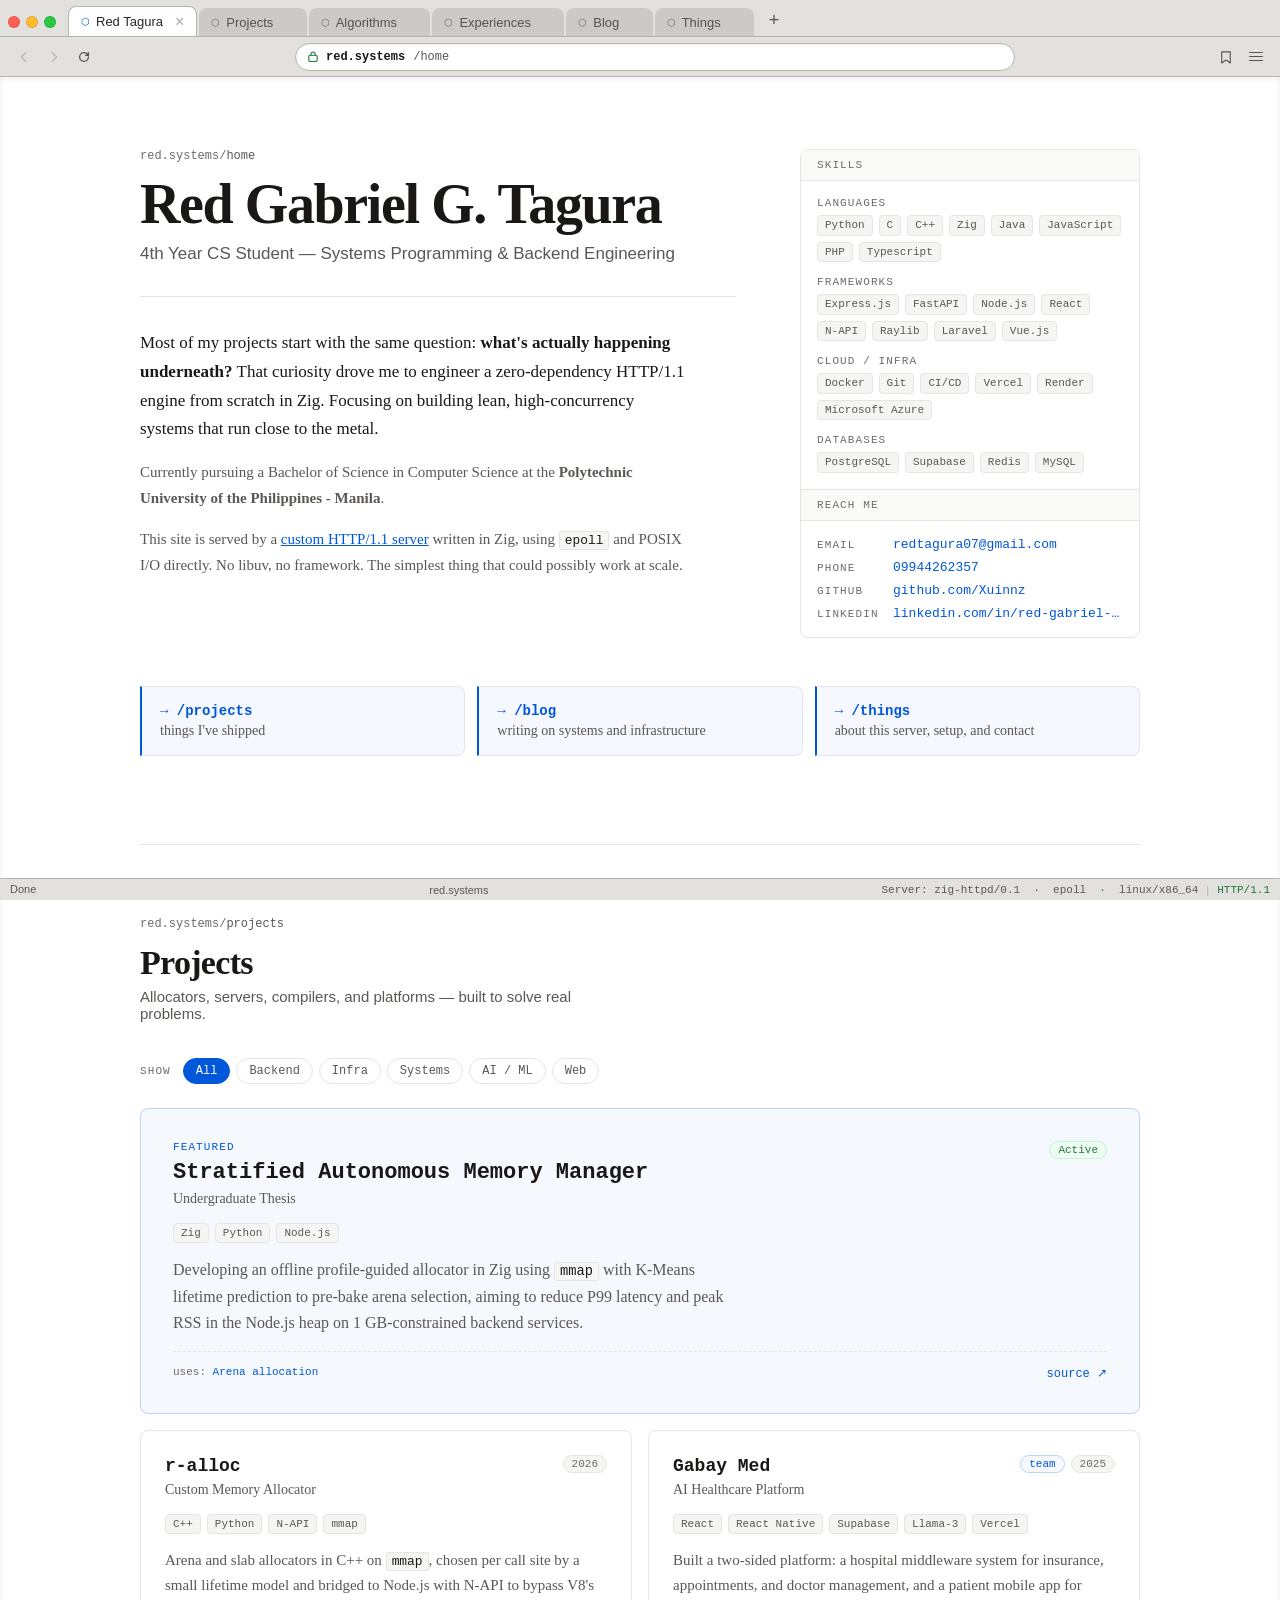
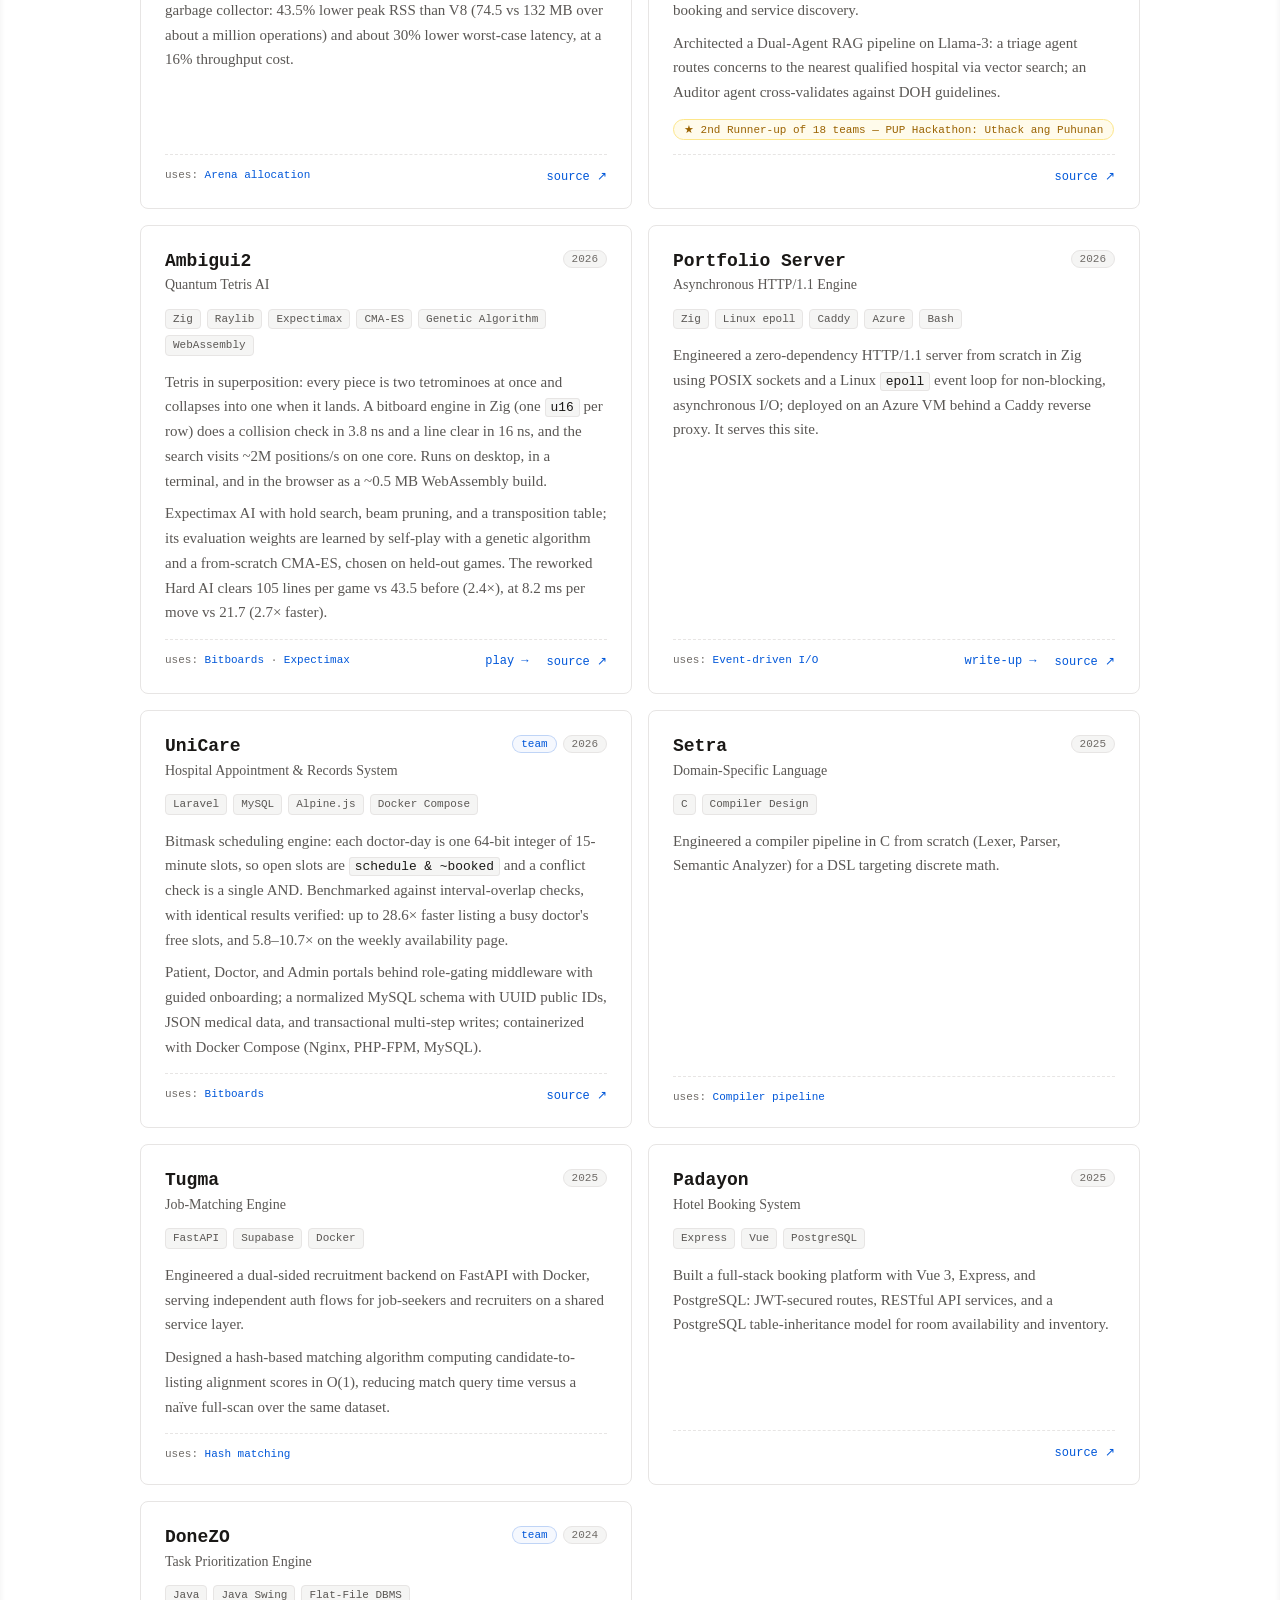
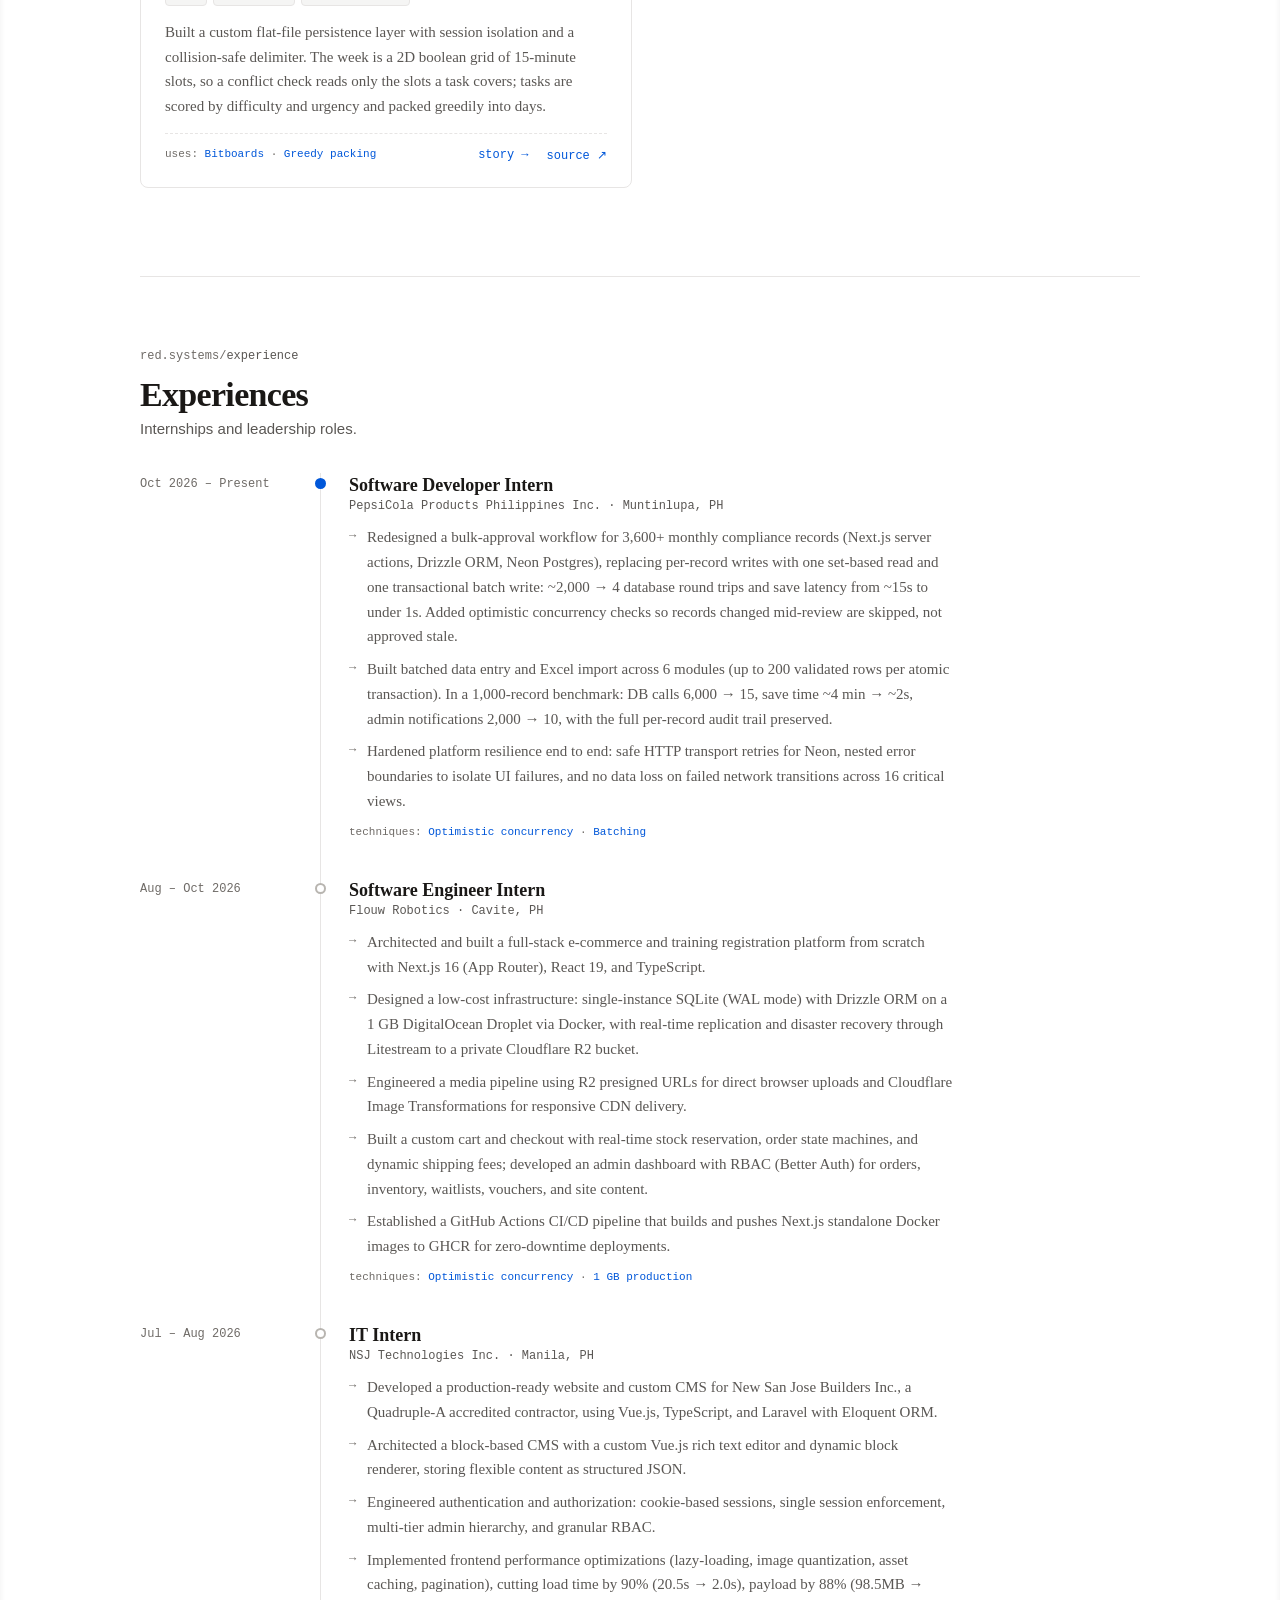
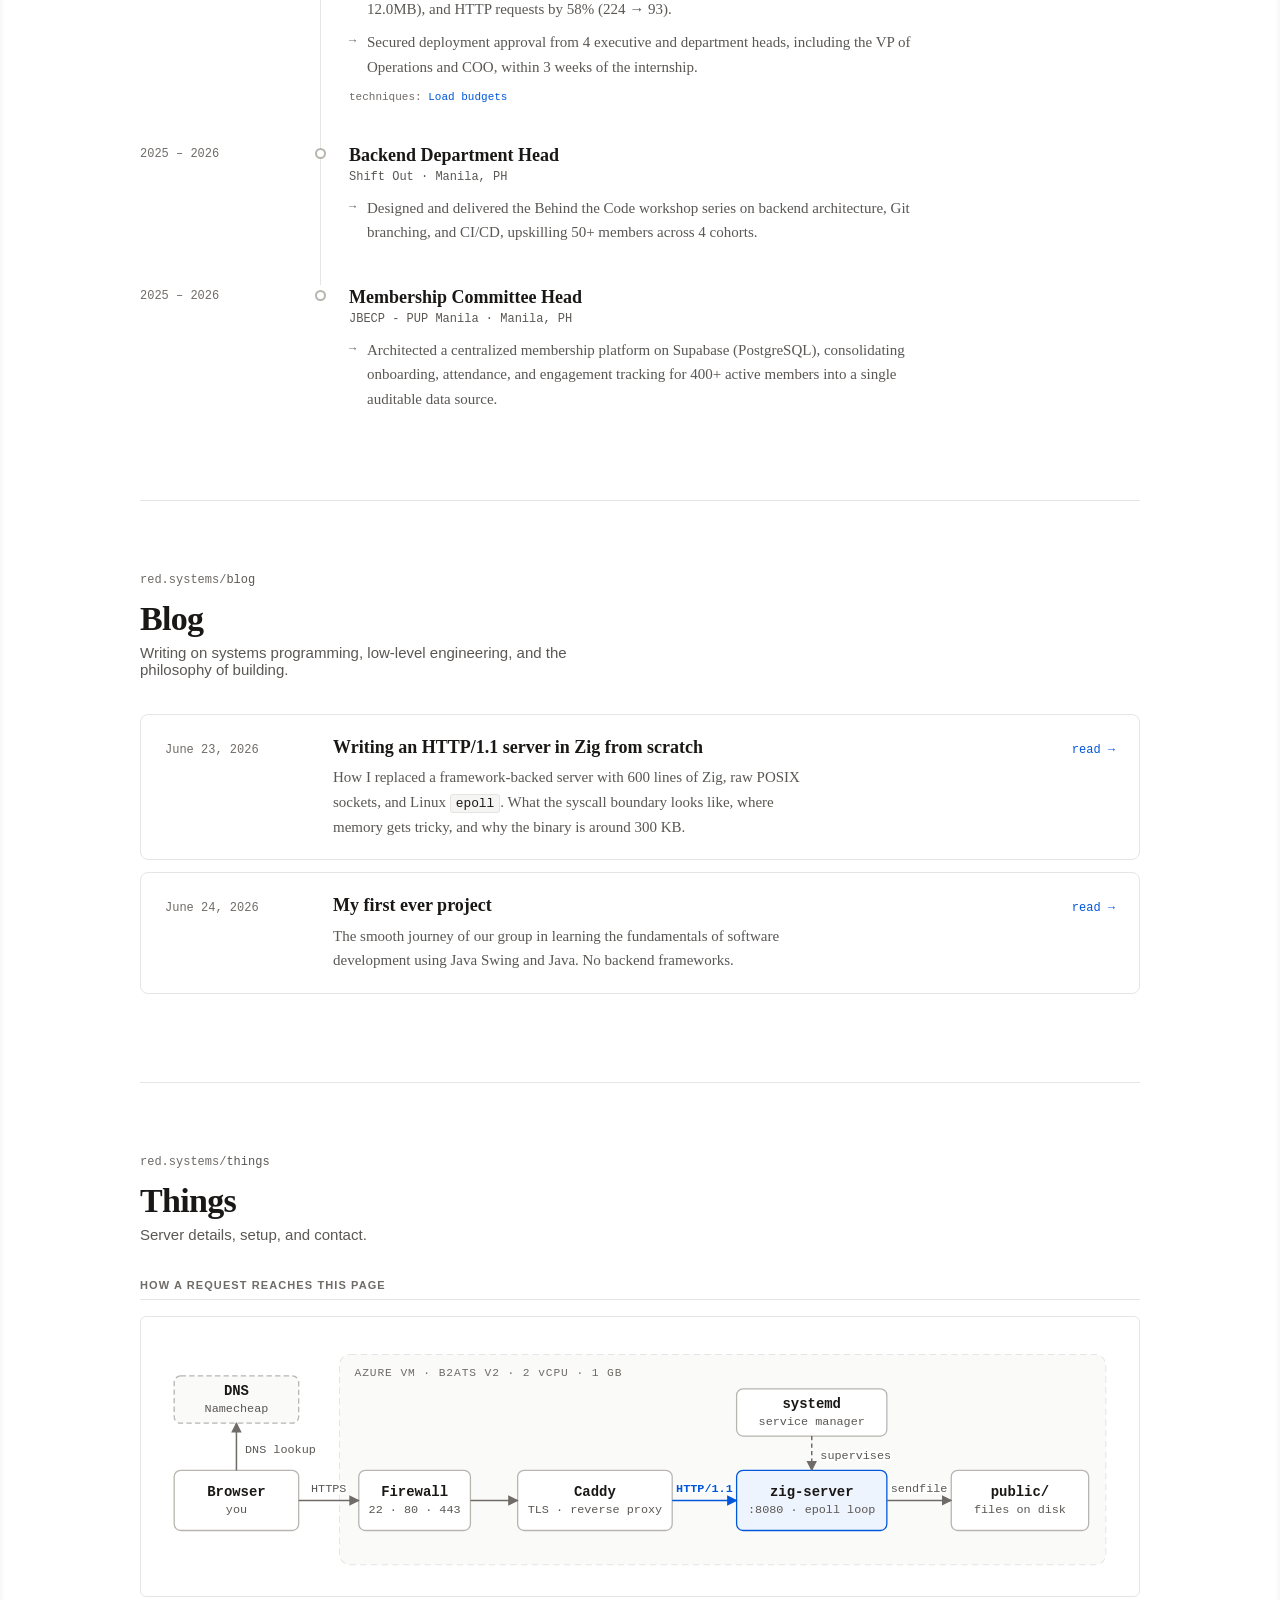
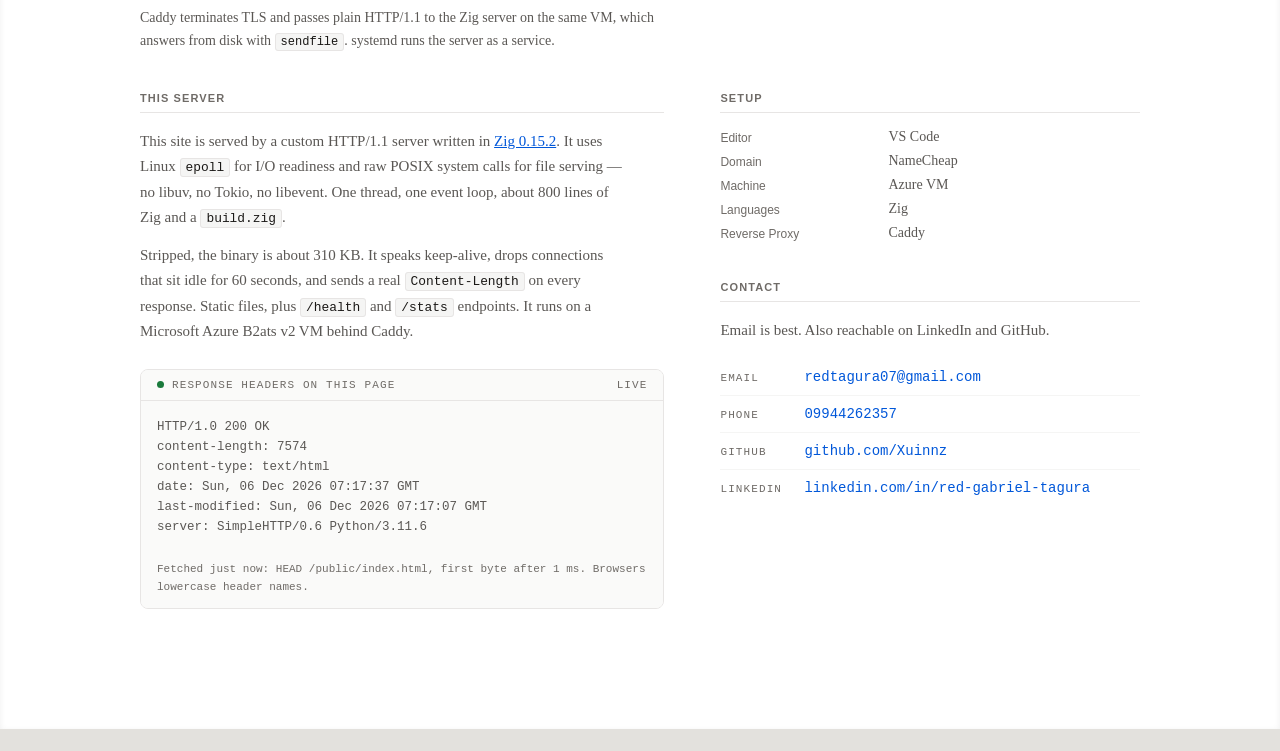
==== commit ef33ed7b: "feat: frontend changes and readme update" ====
--- a/public/index.html
+++ b/public/index.html
@@ -5,9 +5,20 @@
   <meta name="viewport" content="width=device-width, initial-scale=1.0" />
   <meta name="description" content="Red Gabriel G. Tagura — CS Student, Backend Engineer. Building low-level systems, AI platforms, and recruitment engines. Served by a custom Zig HTTP/1.1 server using epoll." />
   <title>Red Tagura — red.systems</title>
-  <link rel="stylesheet" href="css/style.css?v=2" />
-  <script src="js/layout.js?v=2"></script>
-  <script src="js/index.js?v=2" defer></script>
+  <link rel="icon" href="data:image/svg+xml,%3Csvg xmlns='http://www.w3.org/2000/svg' viewBox='0 0 32 32'%3E%3Cpath d='M16 3 27.3 9.5v13L16 29 4.7 22.5v-13z' fill='%23eef4fd' stroke='%230057D9' stroke-width='3' stroke-linejoin='round'/%3E%3C/svg%3E" />
+  <link rel="canonical" href="https://redgabriel.me/" />
+  <!-- link previews (LinkedIn, Slack, X…): scrapers don't run JavaScript, so this has to be static -->
+  <meta property="og:type" content="website" />
+  <meta property="og:site_name" content="Red Tagura" />
+  <meta property="og:title" content="Red Tagura — red.systems" />
+  <meta property="og:description" content="Red Gabriel G. Tagura — CS Student, Backend Engineer. Building low-level systems, AI platforms, and recruitment engines. Served by a custom Zig HTTP/1.1 server using epoll." />
+  <meta property="og:url" content="https://redgabriel.me/" />
+  <meta name="twitter:card" content="summary" />
+  <link rel="stylesheet" href="css/style.css?v=12" />
+  <script src="js/layout.js?v=6"></script>
+  <script src="js/diagrams.js?v=7" defer></script>
+  <script src="js/fields.js?v=2" defer></script>
+  <script src="js/index.js?v=11" defer></script>
 </head>
 
 <body>
@@ -22,6 +33,12 @@
   ━━━━━━━━━━━━━━━━━━━━━━━━━━━━━━━━━━━━━━━━━━ -->
   <div class="viewport">
   <main id="content">
+    <noscript>
+      <p class="noscript">This site fills in its content with JavaScript, which is turned off here.
+        The short version: Red Gabriel G. Tagura, a CS student working on backend and systems engineering.
+        Code at <a href="https://github.com/Xuinnz">github.com/Xuinnz</a>; email
+        <a href="mailto:redtagura07@gmail.com">redtagura07@gmail.com</a>.</p>
+    </noscript>
 
 
     <!-- ── HOME ────────────────────────────── -->
@@ -70,6 +87,10 @@
         <p class="section-sub" data-slot="projects-sub"></p>
       </header>
 
+      <!-- field filter (js/fields.js): also applies to Experiences below -->
+      <div class="field-filter" data-slot="field-filter"></div>
+
+      <p class="field-empty" data-slot="projects-empty" hidden></p>
       <div class="project-grid" data-slot="projects"></div>
     </section>
 
@@ -84,6 +105,7 @@
         <p class="section-sub" data-slot="experiences-sub"></p>
       </header>
 
+      <p class="field-empty" data-slot="experiences-empty" hidden></p>
       <ol class="timeline" data-slot="experiences"></ol>
     </section>
 
@@ -112,6 +134,12 @@
         <p class="section-sub" data-slot="things-sub"></p>
       </header>
 
+      <!-- How a request reaches this page — inline SVG from js/diagrams.js -->
+      <div class="things-group">
+        <h3 class="things-heading">How a request reaches this page</h3>
+        <div data-diagram="site"></div>
+      </div>
+
       <div class="things-grid">
 
         <!-- This server -->
@@ -120,11 +148,14 @@
             <h3 class="things-heading">This server</h3>
             <div data-slot="server"></div>
 
+            <!-- filled live by js/index.js: a HEAD request to this page -->
             <div class="headers-pane card">
               <div class="panel-head">
                 <span class="eyebrow"><span class="status-dot" aria-hidden="true"></span>Response headers on this page</span>
+                <span class="eyebrow">live</span>
               </div>
-              <pre><code data-slot="resp-headers"></code></pre>
+              <pre><code data-slot="resp-headers">Reading headers…</code></pre>
+              <p class="headers-note" data-slot="resp-note"></p>
             </div>
           </div>
         </div>
--- a/public/css/style.css
+++ b/public/css/style.css
@@ -21,7 +21,7 @@
   /* Chrome */
   --chrome-bg:       #E3E1DD;
   --chrome-border:   #B8B5B0;
-  --chrome-icon:     #6A6866;
+  --chrome-icon:     #565350;   /* 4.7:1 on inactive tabs (was #6A6866, 3.4:1) */
   --chrome-text:     #2A2826;
 
   /* Tabs */
@@ -32,7 +32,7 @@
   --page-bg:         #FFFFFF;
   --page-text:       #1A1816;
   --page-muted:      #5A5754;
-  --page-dim:        #9A9896;
+  --page-dim:        #6F6B67;   /* 5.3:1 on white (was #9A9896, 2.9:1) */
 
   /* Accent */
   --blue:            #0057D9;
@@ -588,6 +588,13 @@
   color: var(--page-text);
 }
 .project-head .eyebrow { margin-bottom: 6px; color: var(--blue); }
+.project-sub {
+  margin-top: 2px;
+  font-family: var(--font-serif);
+  font-size: 14px;
+  line-height: 1.4;
+  color: var(--page-muted);
+}
 
 .project-desc {
   font-family: var(--font-serif);
@@ -603,6 +610,7 @@
   border-top: 1px dashed var(--stone-200);
   display: flex;
   justify-content: flex-end;
+  gap: 18px;
 }
 .project-link {
   font-family: var(--font-mono);
@@ -853,7 +861,7 @@
 .status-host {
   font-family: var(--font-sans);
   font-size: 11px;
-  color: var(--page-dim);
+  color: var(--page-muted);
   overflow: hidden;
   text-overflow: ellipsis;
   white-space: nowrap;
@@ -1017,3 +1025,394 @@
 }
 a.post-back:visited { color: var(--blue); }
 .post-back:hover { text-decoration: underline; }
+
+/* ─────────────────────────────────────────
+   TECHNIQUE LINKS on project cards / experience entries
+───────────────────────────────────────── */
+.project-card, .tl-item { scroll-margin-top: calc(var(--chrome-h) + 16px); }
+.project-uses {
+  margin-right: auto;
+  font-family: var(--font-mono);
+  font-size: 11px;
+  color: var(--page-dim);
+}
+.project-uses a, .tl-uses a { color: var(--blue); text-decoration: none; }
+.project-uses a:hover, .tl-uses a:hover { text-decoration: underline; }
+.tl-uses {
+  margin-top: 12px;
+  font-family: var(--font-mono);
+  font-size: 11px;
+  color: var(--page-dim);
+}
+/* arrived here from a link on the Algorithms page */
+.project-card.is-target, .algo.is-target {
+  border-color: var(--blue);
+  box-shadow: 0 0 0 3px rgba(0, 87, 217, 0.12);
+}
+.tl-item.is-target .tl-role { color: var(--blue); }
+
+/* ─────────────────────────────────────────
+   ALGORITHMS PAGE
+───────────────────────────────────────── */
+.algo-toc {
+  display: grid;
+  gap: 20px 32px;
+  margin-bottom: 48px;
+  padding: 20px 24px;
+  background: var(--stone-50);
+  border: 1px solid var(--stone-200);
+  border-radius: var(--radius);
+}
+@media (min-width: 760px) { .algo-toc { grid-template-columns: repeat(3, minmax(0, 1fr)); } }
+.toc-group .eyebrow { margin-bottom: 8px; }
+.toc-group ul { list-style: none; display: flex; flex-direction: column; gap: 4px; }
+.toc-group a { font-family: var(--font-serif); font-size: 15px; line-height: 1.5; color: var(--page-text); text-decoration: none; }
+.toc-group a:hover { color: var(--blue); text-decoration: underline; }
+
+.algo-list { display: flex; flex-direction: column; gap: 24px; }
+.algo {
+  padding: 32px 36px;
+  scroll-margin-top: calc(var(--chrome-h) + 16px);
+  transition: border-color 120ms, box-shadow 120ms;
+}
+@media (max-width: 639px) { .algo { padding: 20px; } }
+
+.algo-title {
+  margin-top: 6px;
+  font-family: var(--font-serif);
+  font-size: 26px;
+  font-weight: 700;
+  letter-spacing: -0.01em;
+  line-height: 1.25;
+  color: var(--page-text);
+}
+.algo-used { margin-top: 6px; font-family: var(--font-mono); font-size: 12px; color: var(--page-dim); }
+.algo-used a { color: var(--blue); text-decoration: none; }
+.algo-used a:hover { text-decoration: underline; }
+
+.algo-body { max-width: 70ch; margin-top: 20px; }
+.algo-body p { font-family: var(--font-serif); font-size: 16px; line-height: 1.75; color: var(--page-text); }
+.algo-body p + p { margin-top: 12px; }
+
+/* real code, captioned with where it lives */
+.algo-code { margin-top: 20px; border: 1px solid var(--stone-200); border-radius: 6px; overflow: hidden; }
+.algo-code + .algo-code { margin-top: 12px; }
+.algo-code figcaption {
+  display: flex;
+  justify-content: space-between;
+  gap: 4px 12px;
+  flex-wrap: wrap;
+  padding: 8px 14px;
+  background: var(--stone-50);
+  border-bottom: 1px solid var(--stone-200);
+  font-family: var(--font-mono);
+  font-size: 11px;
+  color: var(--page-dim);
+}
+.algo-code-label { text-transform: uppercase; letter-spacing: 0.08em; }
+.algo-code figcaption a { color: var(--blue); text-decoration: none; }
+.algo-code figcaption a:hover { text-decoration: underline; }
+.algo-code pre {
+  margin: 0;
+  background: var(--page-bg);
+  border: none;
+  border-radius: 0;
+  font-size: 12.5px;
+  line-height: 1.6;
+  color: var(--page-text);
+}
+.algo [data-diagram] { margin-top: 20px; }
+
+.algo-measured, .algo-limits { max-width: 75ch; margin-top: 24px; }
+.algo-measured .eyebrow, .algo-limits .eyebrow { margin-bottom: 8px; }
+.algo-measured ul { list-style: none; display: flex; flex-direction: column; gap: 6px; }
+.algo-measured li {
+  position: relative;
+  padding-left: 16px;
+  font-family: var(--font-serif);
+  font-size: 15px;
+  line-height: 1.65;
+  color: var(--page-text);
+}
+.algo-measured li::before { content: "–"; position: absolute; left: 0; color: var(--page-dim); }
+.algo-limits p {
+  padding-left: 14px;
+  border-left: 2px solid var(--stone-200);
+  font-family: var(--font-serif);
+  font-size: 15px;
+  line-height: 1.65;
+  color: var(--page-muted);
+}
+
+.algo-writeup-row { margin-top: 20px; }
+.algo-writeup { font-family: var(--font-mono); font-size: 12px; color: var(--blue); text-decoration: none; }
+a.algo-writeup:visited { color: var(--blue); }
+.algo-writeup:hover { text-decoration: underline; }
+
+/* short entries that don't need a full card */
+.algo-notes { margin-top: 24px; padding: 28px 36px; }
+@media (max-width: 639px) { .algo-notes { padding: 20px; } }
+.algo-notes-title { font-family: var(--font-serif); font-size: 20px; font-weight: 700; color: var(--page-text); margin-bottom: 4px; }
+.algo-note { padding: 14px 0; border-bottom: 1px solid var(--stone-100); scroll-margin-top: calc(var(--chrome-h) + 16px); }
+.algo-note:last-child { border-bottom: none; }
+.algo-note dt { font-family: var(--font-serif); font-size: 16px; font-weight: 700; color: var(--page-text); }
+.algo-note dd { max-width: 75ch; margin-top: 4px; font-family: var(--font-serif); font-size: 15px; line-height: 1.65; color: var(--page-muted); }
+.algo-note .algo-used { display: block; }
+.algo-note.is-target dt { color: var(--blue); }
+
+/* ── demos ───────────────────────────────── */
+.demo { margin-top: 20px; border: 1px solid var(--stone-200); border-radius: 6px; overflow: hidden; }
+.demo > summary {
+  padding: 12px 16px;
+  background: var(--stone-50);
+  font-family: var(--font-mono);
+  font-size: 12px;
+  color: var(--blue);
+  cursor: pointer;
+  list-style: none;
+}
+.demo > summary::-webkit-details-marker { display: none; }
+.demo > summary::before { content: "▸ "; }
+.demo[open] > summary { border-bottom: 1px solid var(--stone-200); }
+.demo[open] > summary::before { content: "▾ "; }
+.demo-body { display: flex; flex-direction: column; gap: 14px; padding: 16px; min-width: 0; }
+.demo-hint {
+  max-width: 72ch;
+  font-family: var(--font-serif);
+  font-size: 14px;
+  line-height: 1.6;
+  color: var(--page-muted);
+}
+.demo-ctl {
+  display: flex;
+  align-items: center;
+  gap: 8px 12px;
+  flex-wrap: wrap;
+  font-family: var(--font-mono);
+  font-size: 12px;
+  color: var(--page-muted);
+}
+.demo-ctl input[type="range"] { flex: 1; min-width: 140px; max-width: 320px; accent-color: var(--blue); }
+.demo-ctl input[type="checkbox"] { accent-color: var(--blue); }
+.demo-ctl output { min-width: 6rem; color: var(--page-text); }
+.demo-btns { display: flex; gap: 8px; flex-wrap: wrap; }
+.demo-btn {
+  padding: 6px 12px;
+  font-family: var(--font-mono);
+  font-size: 12px;
+  color: var(--page-text);
+  background: var(--page-bg);
+  border: 1px solid var(--stone-200);
+  border-radius: 5px;
+  cursor: pointer;
+}
+.demo-btn:hover:not(:disabled) { color: var(--blue); border-color: var(--blue-line); }
+.demo-btn.primary { color: #fff; background: var(--blue); border-color: var(--blue); }
+.demo-btn.primary:hover:not(:disabled) { color: #fff; background: var(--blue-hover); }
+.demo-btn:disabled { opacity: 0.4; cursor: default; }
+.demo-math { margin: 0; font-size: 12px; }
+.demo-verdict { font-family: var(--font-mono); font-size: 13px; line-height: 1.6; color: var(--page-muted); }
+.demo-verdict.ok { color: var(--green); }
+.demo-verdict.bad { color: #b42318; }
+
+/* bitboards */
+.bb-grid { display: grid; grid-template-columns: 4.5rem minmax(0, 1fr); gap: 6px 10px; align-items: center; }
+@media (max-width: 639px) { .bb-grid { grid-template-columns: minmax(0, 1fr); } .bb-label:empty { display: none; } }
+.bb-label { font-family: var(--font-mono); font-size: 11px; text-transform: uppercase; letter-spacing: 0.08em; color: var(--page-dim); }
+.bb-row { display: grid; grid-template-columns: repeat(32, minmax(0, 1fr)); gap: 2px; }
+.bb-cell {
+  height: 26px;
+  padding: 0;
+  background: var(--page-bg);
+  border: 1px solid var(--stone-200);
+  border-radius: 3px;
+  cursor: pointer;
+}
+.bb-cell:nth-child(4n + 1):not(:first-child) { margin-left: 3px; } /* hour boundaries */
+.bb-cell:hover { border-color: var(--blue-line); }
+.bb-cell.on { background: var(--chrome-border); border-color: var(--chrome-border); }
+.bb-cell.task { background: var(--blue); border-color: var(--blue); }
+.bb-cell.clash { background: #d92d20; border-color: #d92d20; }
+.bb-scale { display: grid; grid-template-columns: repeat(8, minmax(0, 1fr)); font-family: var(--font-mono); font-size: 10px; color: var(--page-dim); }
+
+/* batching */
+.rt-lanes { display: flex; flex-direction: column; gap: 10px; }
+.rt-lane { display: grid; grid-template-columns: 4.5rem minmax(0, 1fr) 13rem; gap: 6px 12px; align-items: center; }
+@media (max-width: 639px) { .rt-lane { grid-template-columns: 4.5rem minmax(0, 1fr); } .rt-val { grid-column: 2; } }
+.rt-name { font-family: var(--font-mono); font-size: 12px; color: var(--page-muted); }
+.rt-track { height: 12px; background: var(--stone-100); border-radius: 999px; overflow: hidden; }
+.rt-bar { display: block; width: 0; height: 100%; background: var(--chrome-border); border-radius: 999px; }
+.rt-lane.ours .rt-bar { background: var(--blue); }
+.rt-lane.ours .rt-name { color: var(--page-text); font-weight: 600; }
+.rt-val { font-family: var(--font-mono); font-size: 12px; color: var(--page-text); font-variant-numeric: tabular-nums; }
+
+/* arenas */
+.mem { display: flex; flex-direction: column; gap: 12px; }
+.mem-head {
+  display: flex;
+  justify-content: space-between;
+  gap: 12px;
+  margin-bottom: 4px;
+  font-family: var(--font-mono);
+  font-size: 11px;
+  text-transform: uppercase;
+  letter-spacing: 0.06em;
+  color: var(--page-dim);
+}
+.mem-row { display: grid; grid-template-columns: repeat(48, minmax(0, 1fr)); gap: 1px; }
+.mem-cell { height: 20px; background: var(--stone-100); border-radius: 2px; }
+.mem-cell.s { background: var(--blue); }
+.mem-cell.l { background: var(--amber); }
+.mem-cell.start { box-shadow: inset 2px 0 0 var(--page-bg); }
+.mem-cell.top { outline: 2px solid var(--page-text); outline-offset: -2px; }
+.mem-legend { display: flex; align-items: center; gap: 6px 14px; flex-wrap: wrap; font-family: var(--font-mono); font-size: 11px; color: var(--page-dim); }
+.sw { display: inline-block; width: 10px; height: 10px; margin-right: -8px; border-radius: 2px; vertical-align: -1px; }
+.sw.s { background: var(--blue); }
+.sw.l { background: var(--amber); }
+.sw.f { background: var(--stone-100); border: 1px solid var(--stone-200); }
+.sw.t { outline: 2px solid var(--page-text); outline-offset: -2px; }
+.mem-stats { display: grid; gap: 4px; font-family: var(--font-mono); font-size: 12px; color: var(--page-muted); }
+.mem-stats strong { display: inline-block; min-width: 4.5rem; color: var(--page-text); }
+
+/* optimistic concurrency */
+.occ-wrap { overflow-x: auto; }
+.occ-table { width: 100%; min-width: 30rem; border-collapse: collapse; font-family: var(--font-mono); font-size: 12px; }
+.occ-table th {
+  padding: 6px 10px;
+  text-align: left;
+  font-size: 11px;
+  font-weight: 400;
+  text-transform: uppercase;
+  letter-spacing: 0.08em;
+  color: var(--page-dim);
+  border-bottom: 1px solid var(--stone-200);
+}
+.occ-table td { padding: 7px 10px; color: var(--page-text); border-bottom: 1px solid var(--stone-100); }
+.occ-table tr.changed td { background: #fffbeb; }
+.st-pending { color: var(--page-dim) !important; }
+.st-approved { color: var(--green) !important; }
+.st-skipped { color: var(--amber) !important; }
+.st-stale { color: #b42318 !important; font-weight: 600; }
+
+/* ─────────────────────────────────────────
+   DIAGRAMS — inline SVG from js/diagrams.js
+───────────────────────────────────────── */
+.dg-figure { margin: 4px 0 20px; min-width: 0; }
+.dg-wrap {
+  overflow-x: auto;
+  padding: 16px;
+  background: var(--page-bg);
+  border: 1px solid var(--stone-200);
+  border-radius: 6px;
+}
+.dg { display: block; width: 100%; height: auto; font-family: var(--font-mono); }
+.dg-node rect { fill: var(--page-bg); stroke: var(--chrome-border); stroke-width: 1.2; }
+.dg-node.accent rect { fill: #eef4fd; stroke: var(--blue); }
+.dg-node.ext rect { fill: var(--stone-50); stroke-dasharray: 5 3; }
+.dg-node.muted rect { fill: var(--stone-50); stroke: var(--stone-200); stroke-dasharray: 3 3; }
+.dg-node.muted text { fill: var(--page-dim); }
+.dg-title { font-size: 13px; font-weight: 600; fill: var(--page-text); }
+.dg-sub { font-size: 11px; fill: var(--page-muted); }
+.dg-zone rect { fill: var(--stone-50); stroke: var(--stone-200); stroke-dasharray: 6 4; }
+.dg-zone text { font-size: 10.5px; letter-spacing: 0.08em; fill: var(--page-dim); }
+.dg-edge { fill: none; stroke: var(--page-dim); stroke-width: 1.4; }
+.dg-edge.accent { stroke: var(--blue); }
+.dg-edge.dashed { stroke-dasharray: 4 3; }
+.dg-head { fill: var(--page-dim); }
+.dg-head.accent { fill: var(--blue); }
+.dg-label {
+  font-size: 11px;
+  fill: var(--page-muted);
+  paint-order: stroke;
+  stroke: var(--page-bg);
+  stroke-width: 4px;
+  stroke-linejoin: round;
+}
+.dg-label.accent { fill: var(--blue); font-weight: 600; }
+.dg-life { stroke: var(--stone-200); stroke-width: 1.2; stroke-dasharray: 3 3; }
+.dg-divider { stroke: var(--stone-200); stroke-width: 1; }
+.dg-panel { font-size: 11px; letter-spacing: 0.1em; fill: var(--page-dim); }
+.dg-formula { font-size: 13px; fill: var(--page-text); }
+.dg-caption {
+  max-width: 80ch;
+  margin-top: 10px;
+  font-family: var(--font-serif);
+  font-size: 14px;
+  line-height: 1.6;
+  color: var(--page-muted);
+}
+
+/* live response headers */
+.headers-note {
+  padding: 8px 16px 12px;
+  background: var(--stone-50);
+  font-family: var(--font-mono);
+  font-size: 11px;
+  line-height: 1.6;
+  color: var(--page-dim);
+}
+.headers-note:empty { display: none; }
+
+/* ─────────────────────────────────────────
+   TEAM BADGE · NO-JS FALLBACK
+───────────────────────────────────────── */
+.project-badges { display: flex; gap: 6px; flex-shrink: 0; }
+.badge-team { color: var(--blue); background: var(--blue-tint); border: 1px solid var(--blue-line); }
+
+.noscript {
+  max-width: 65ch;
+  margin-bottom: 40px;
+  padding: 14px 18px;
+  font-family: var(--font-serif);
+  font-size: 15px;
+  line-height: 1.6;
+  color: var(--page-text);
+  background: var(--blue-tint);
+  border-left: 2px solid var(--blue);
+  border-radius: 0 6px 6px 0;
+}
+.algo-body code, .algo-measured code, .algo-limits code { white-space: nowrap; }
+
+/* ─────────────────────────────────────────
+   FIELD FILTER — js/fields.js
+───────────────────────────────────────── */
+.field-filter { display: flex; align-items: center; gap: 8px 12px; flex-wrap: wrap; margin-bottom: 24px; }
+.field-filter:empty { display: none; }
+.field-btns { display: flex; gap: 6px; flex-wrap: wrap; }
+.field-btn {
+  padding: 5px 12px;
+  font-family: var(--font-mono);
+  font-size: 12px;
+  color: var(--page-muted);
+  background: var(--page-bg);
+  border: 1px solid var(--stone-200);
+  border-radius: 999px;
+  cursor: pointer;
+  transition: border-color 120ms, color 120ms, background 120ms;
+}
+.field-btn:hover { color: var(--blue); border-color: var(--blue-line); }
+.field-btn[aria-pressed="true"] { color: #fff; background: var(--blue); border-color: var(--blue); }
+.field-count { font-family: var(--font-mono); font-size: 12px; color: var(--page-dim); }
+/* cards set their own display, so [hidden] needs the extra weight */
+[data-fields][hidden], .toc-group[hidden], .algo-toc li[hidden], .algo-notes[hidden] { display: none !important; }
+.field-empty {
+  margin-bottom: 24px;
+  padding: 14px 18px;
+  font-family: var(--font-mono);
+  font-size: 13px;
+  color: var(--page-muted);
+  background: var(--stone-50);
+  border: 1px dashed var(--stone-200);
+  border-radius: 6px;
+}
+.field-empty[hidden] { display: none; }
+.field-reset {
+  margin-left: 6px;
+  padding: 0;
+  font: inherit;
+  color: var(--blue);
+  background: none;
+  border: none;
+  text-decoration: underline;
+  cursor: pointer;
+}
